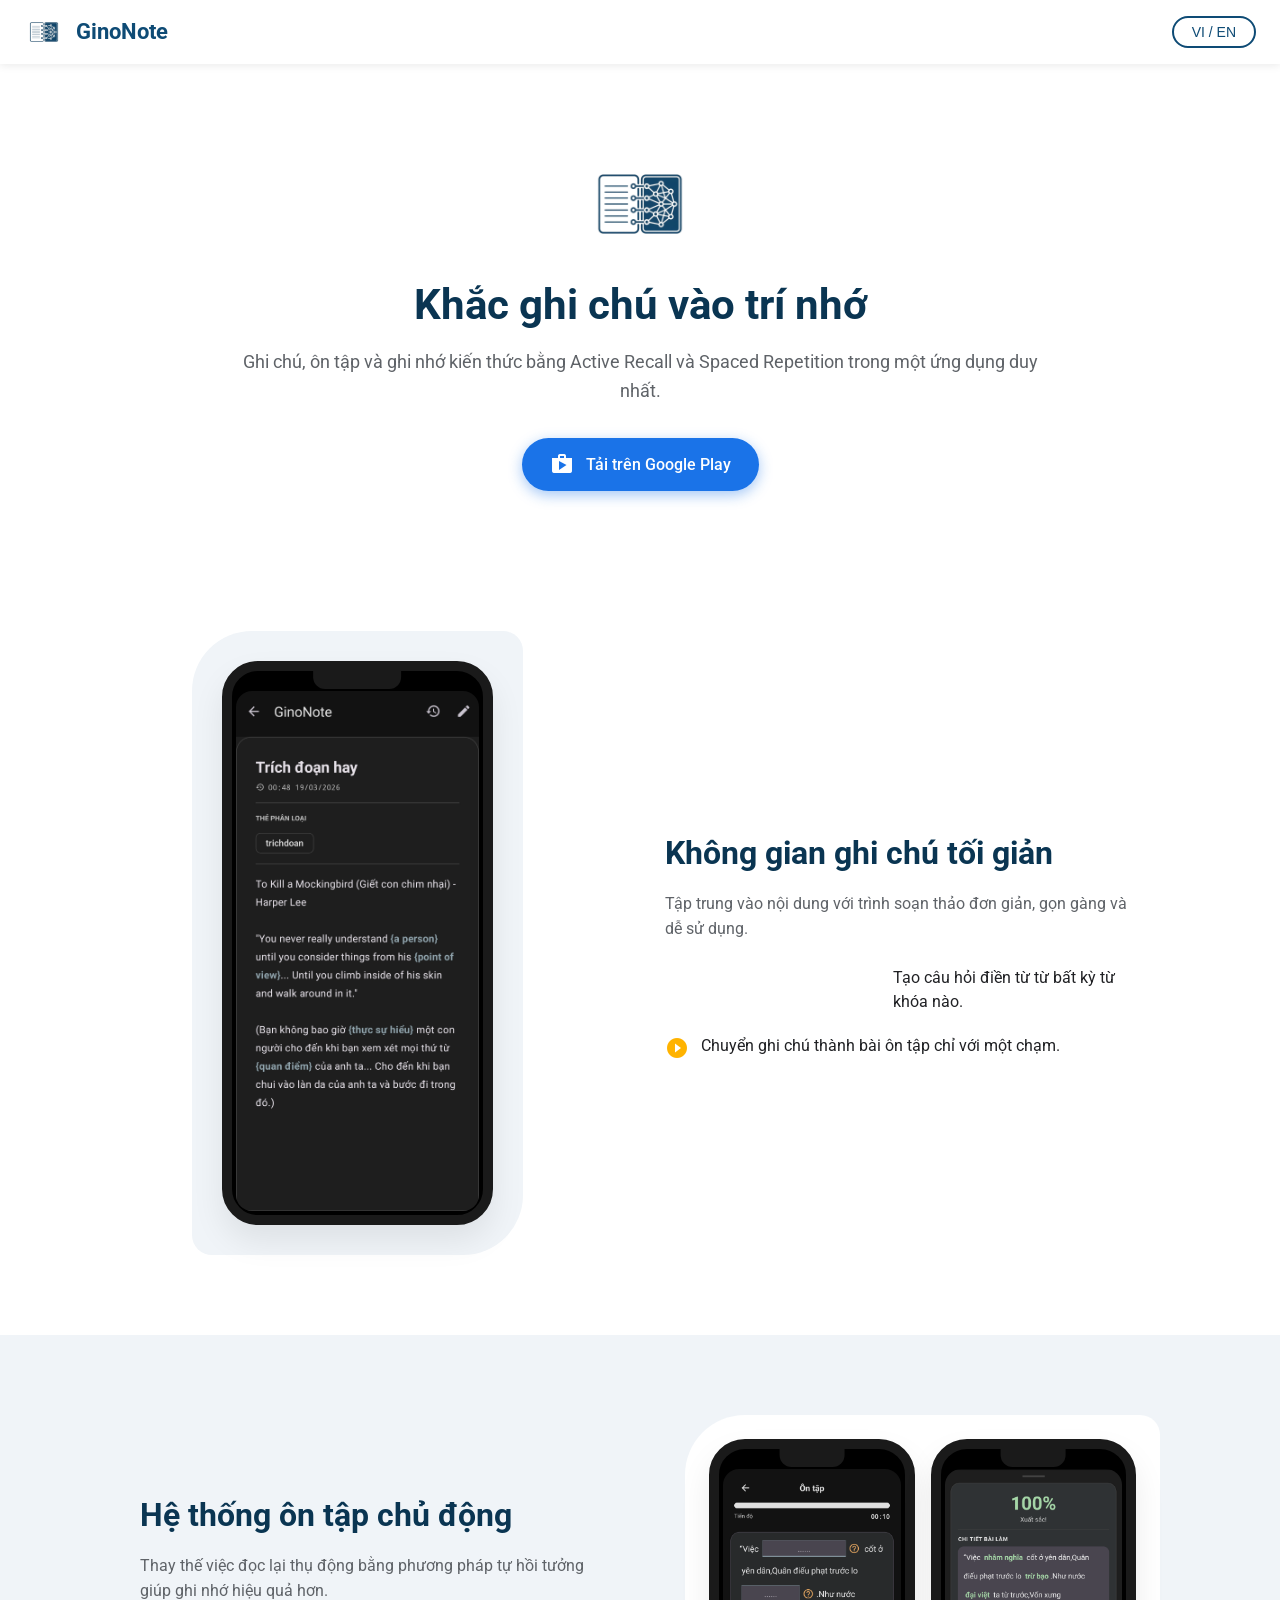
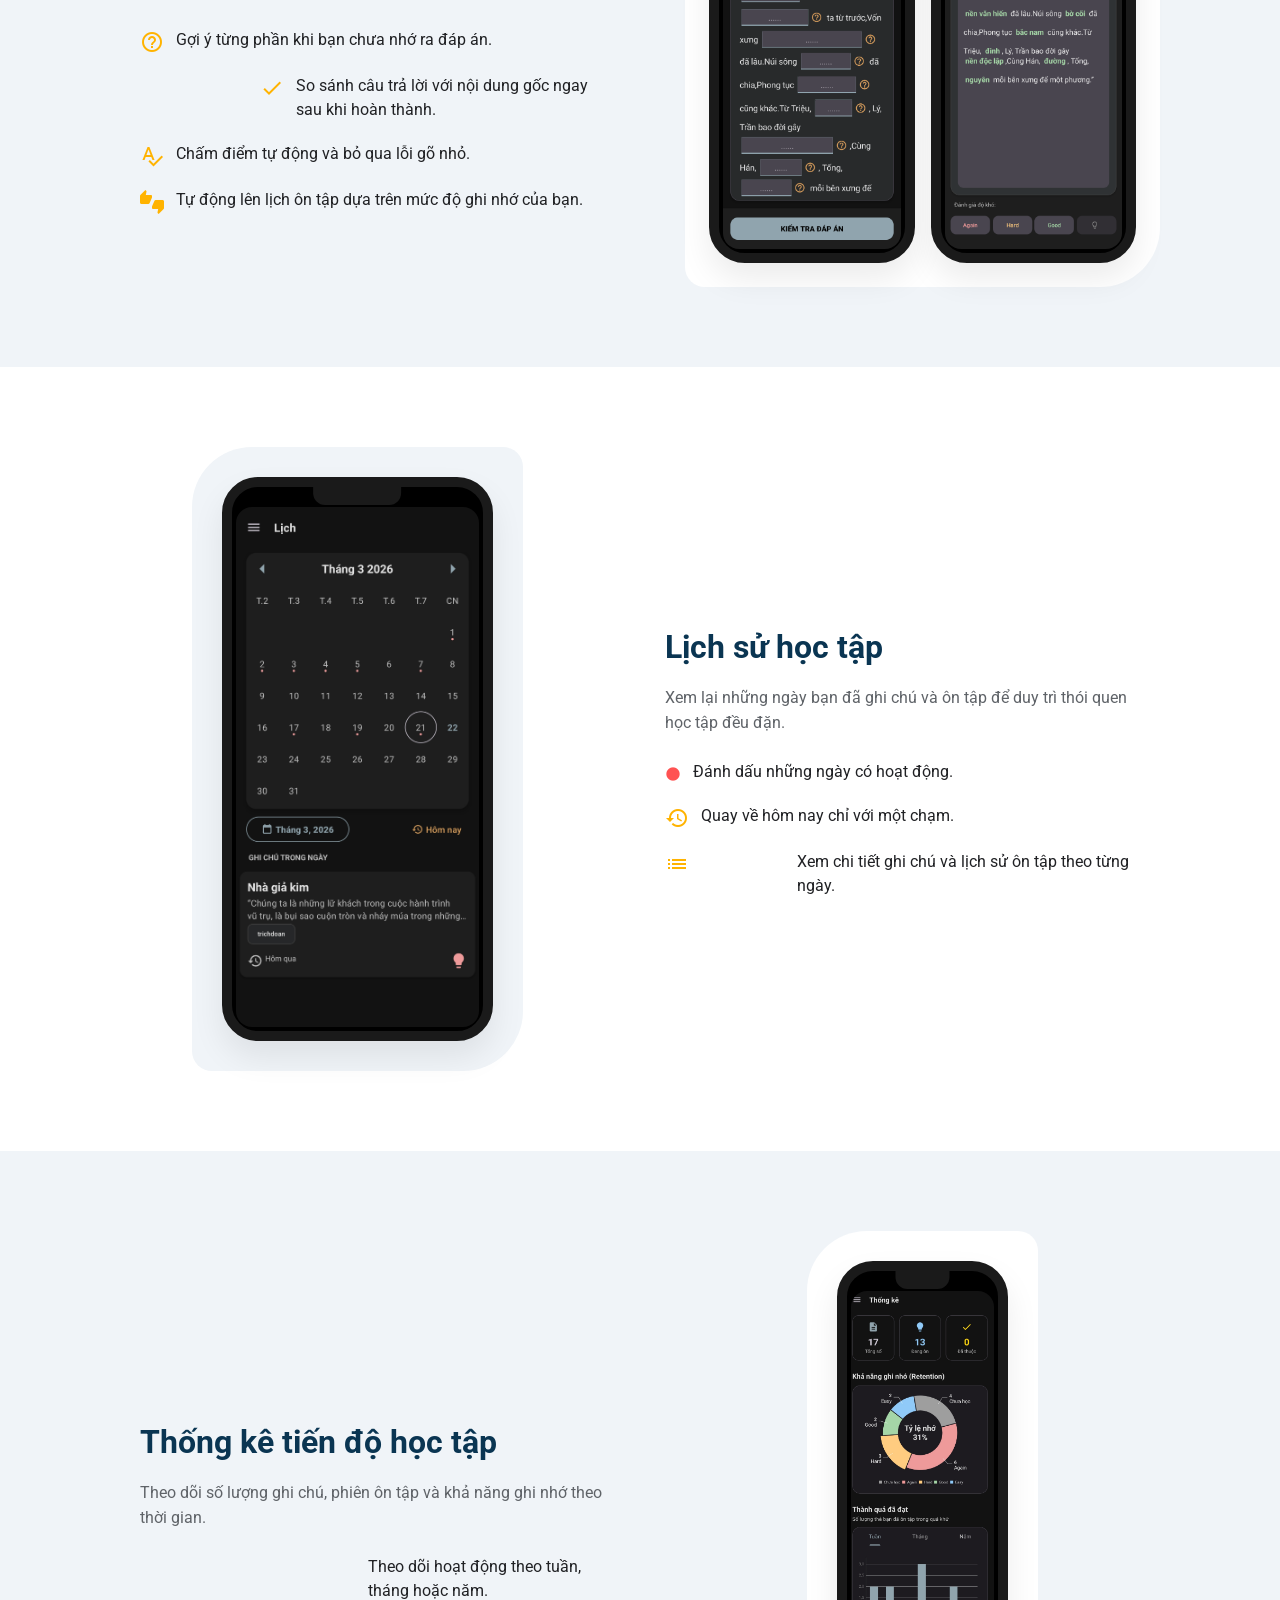
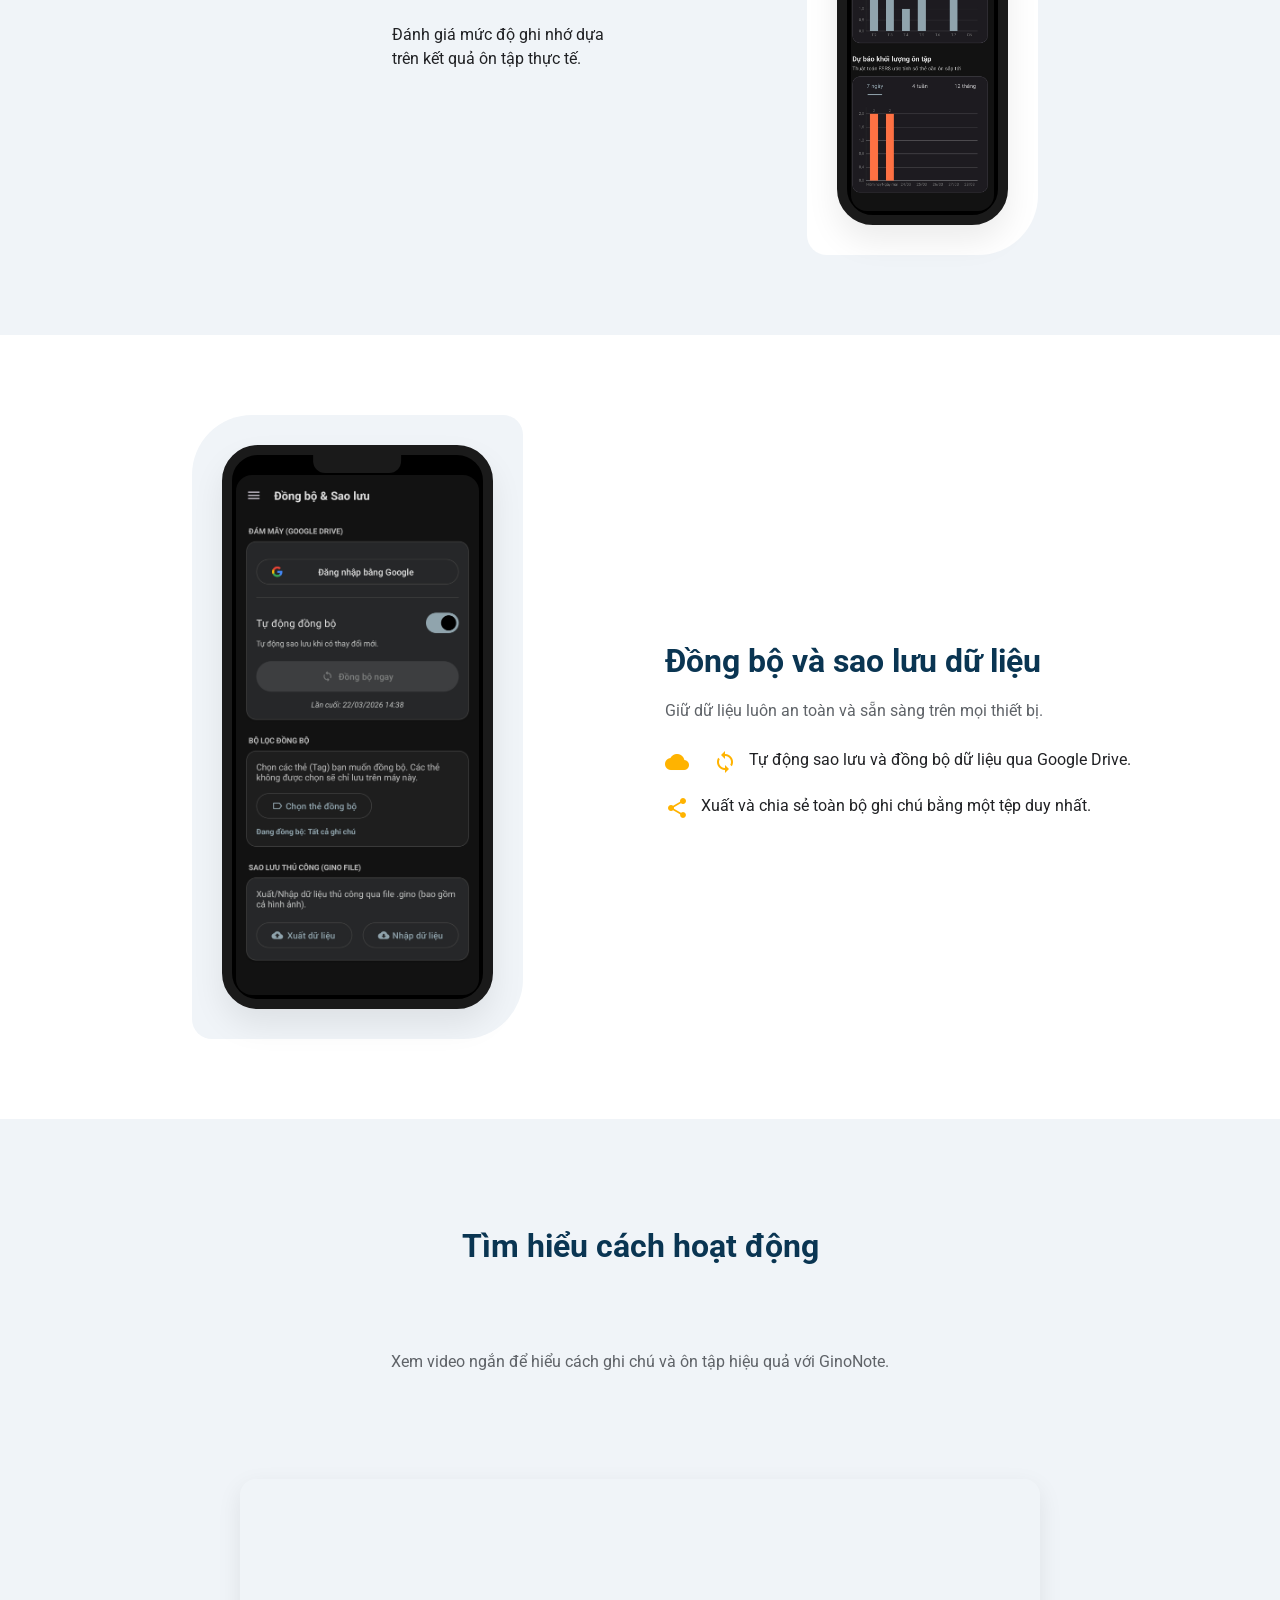
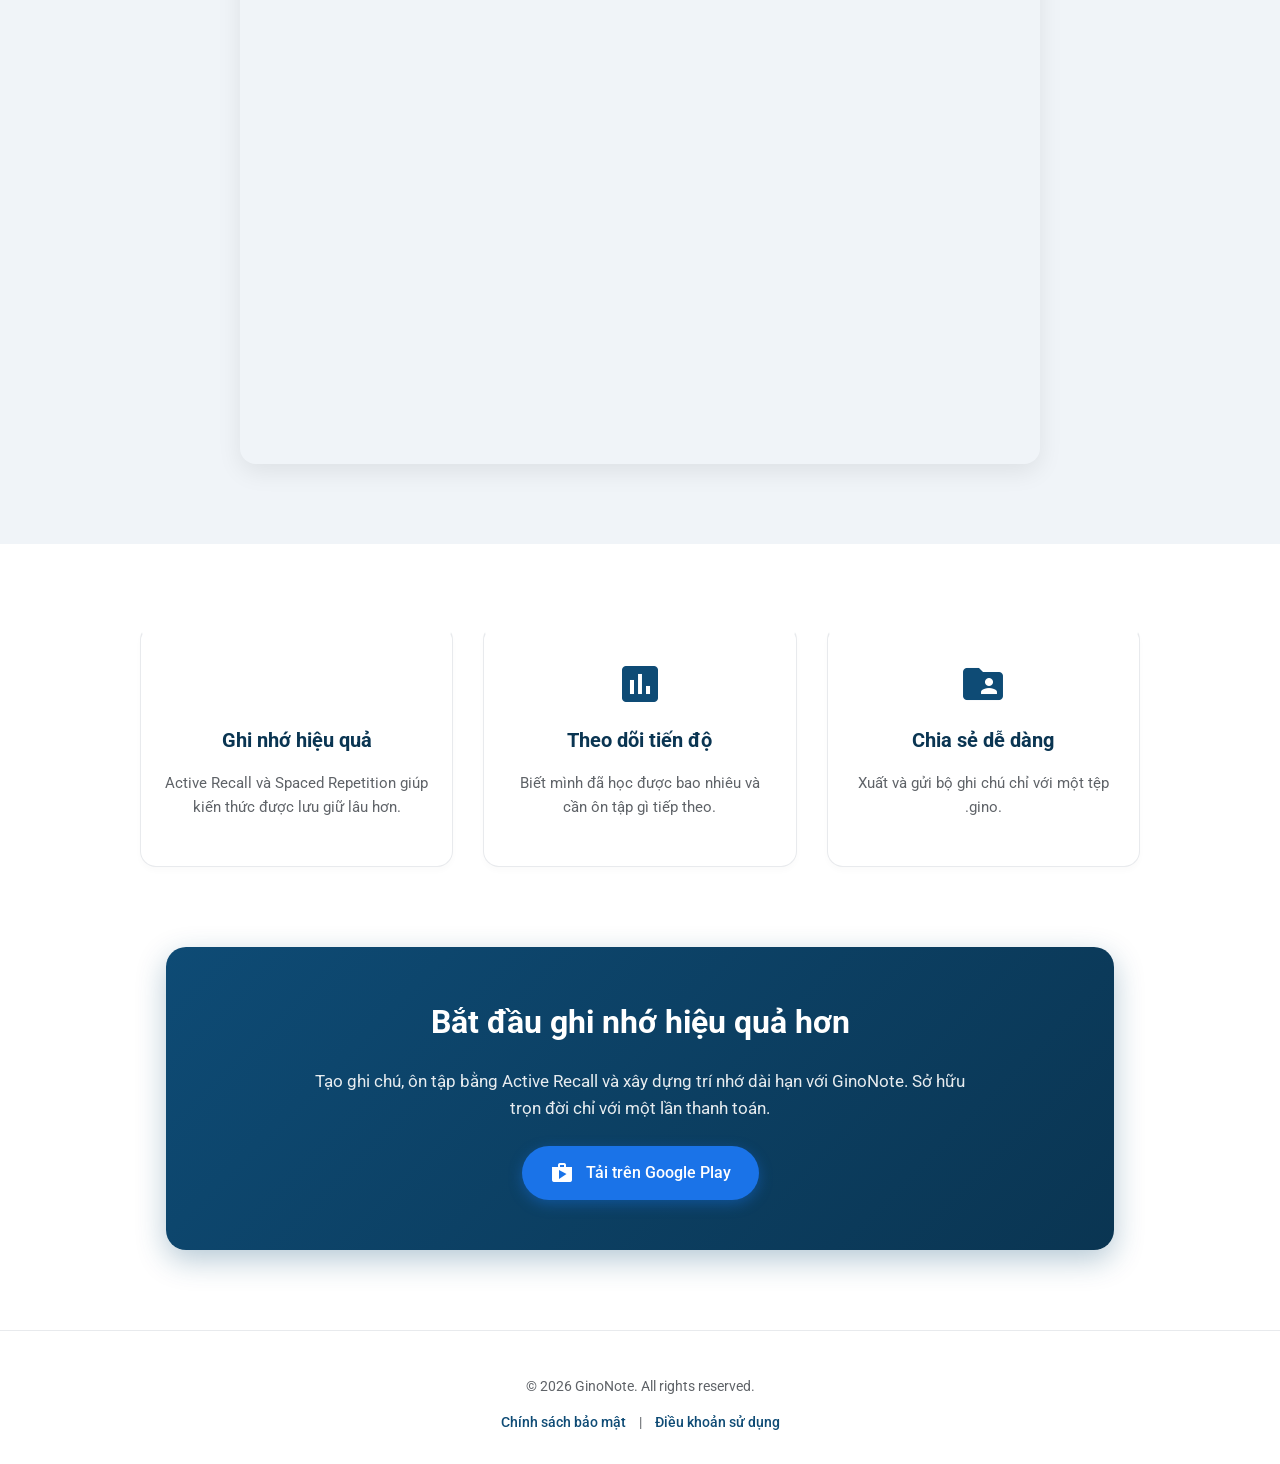
==== ginonote/index.html @ 0b3833cb "Update index.html" ====
<!DOCTYPE html>
<html lang="vi">
<head>
    <meta charset="UTF-8">
    <meta name="viewport" content="width=device-width, initial-scale=1.0">
    <meta name="description" content="GinoNote - Ứng dụng ghi chú kết hợp phương pháp Active Recall và Spaced Repetition.">
    <title>GinoNote - Ghi chú để nhớ lâu hơn</title>
    <link rel="icon" type="image/png" href="logo.png">
    <link href="https://fonts.googleapis.com/css2?family=Roboto:wght@300;400;500;700&display=swap" rel="stylesheet">
    <link href="https://fonts.googleapis.com/icon?family=Material+Icons" rel="stylesheet">
    <link rel="stylesheet" href="style.css">
</head>
<body>
    <div class="toolbar">
        <div class="toolbar-logo">
            <img src="logo.png" alt="GinoNote Logo">
            GinoNote
        </div>
        <div class="toolbar-actions">
            <button class="icon-btn" id="themeToggle" onclick="toggleTheme()" aria-label="Toggle Dark Mode" title="Giao diện Sáng/Tối">
                <i class="material-icons" id="themeIcon">dark_mode</i>
            </button>
            <button class="lang-btn" id="langToggle" onclick="toggleLanguage()">VI / EN</button>
        </div>
    </div>
    <section class="hero-section">
        <div class="hero-content">
            <img src="logo.png" alt="GinoNote" class="hero-logo">
            <h1 class="hero-slogan" data-i18n="slogan">Khắc ghi chú vào trí nhớ</h1>
            <p class="hero-subtitle" data-i18n="hero_desc">Ghi chú, ôn tập và ghi nhớ kiến thức bằng Active Recall và Spaced Repetition trong một ứng dụng duy nhất.</p>
            <a href="https://play.google.com/store/apps/details?id=com.lathedo.ginonote" class="playstore-btn" target="_blank">
                <i class="material-icons">shop</i>
                <span data-i18n="download">Tải trên Google Play</span>
            </a>
        </div>
    </section>
    <section class="feature-section bg-white">
        <div class="container-inner layout-zigzag">
            <div class="feature-visual">
                <div class="mockup-shape">
                    <div class="device-frame">
                        <img src="ghichu.png" alt="Màn hình ghi chú" title="Giao diện ghi chú GinoNote">
                    </div>
                </div>
            </div>
            <div class="feature-text">
                <h2 class="feature-title" data-i18n="box1_title">Không gian ghi chú tối giản</h2>
                <p class="feature-desc" data-i18n="box1_desc">
                    Tập trung vào nội dung với trình soạn thảo đơn giản, gọn gàng và dễ sử dụng.
                </p>
                <ul class="feature-list mt-4">
                    <li>
                        <i class="material-icons accent-icon">lightbulb</i>
                        <span data-i18n="icon_lightbulb">Tạo câu hỏi điền từ từ bất kỳ từ khóa nào.</span>
                    </li>
                    <li>
                        <i class="material-icons accent-icon">play_circle_filled</i>
                        <span data-i18n="icon_play">Chuyển ghi chú thành bài ôn tập chỉ với một chạm.</span>
                    </li>
                </ul>
            </div>
        </div>
    </section>
    <section class="feature-section bg-alt">
        <div class="container-inner layout-zigzag reverse">
            <div class="feature-visual double-mockup">
                <div class="mockup-shape">
                    <div class="device-frame frame-left"><img src="test1.png" alt="Màn hình điền từ"></div>
                    <div class="device-frame frame-right"><img src="test.png" alt="Màn hình kết quả"></div>
                </div>
            </div>
            <div class="feature-text">
                <h2 class="feature-title" data-i18n="recall_title">Hệ thống ôn tập chủ động</h2>
                <p class="feature-desc" data-i18n="recall_desc">
                    Thay thế việc đọc lại thụ động bằng phương pháp tự hồi tưởng giúp ghi nhớ hiệu quả hơn.
                </p>
                <ul class="feature-list mt-4">
                    <li>
                        <i class="material-icons accent-icon">help_outline</i>
                        <span data-i18n="recall_help">Gợi ý từng phần khi bạn chưa nhớ ra đáp án.</span>
                    </li>
                    <li>
                        <i class="material-icons accent-icon">fact_check</i>
                        <span data-i18n="recall_check">So sánh câu trả lời với nội dung gốc ngay sau khi hoàn thành.</span>
                    </li>
                    <li>
                        <i class="material-icons accent-icon">spellcheck</i>
                        <span data-i18n="recall_detail">Chấm điểm tự động và bỏ qua lỗi gõ nhỏ.</span>
                    </li>
                    <li>
                        <i class="material-icons accent-icon">thumbs_up_down</i>
                        <span data-i18n="recall_diff">Tự động lên lịch ôn tập dựa trên mức độ ghi nhớ của bạn.</span>
                    </li>
                </ul>
            </div>
        </div>
    </section>
    <section class="feature-section bg-white">
        <div class="container-inner layout-zigzag">
            <div class="feature-visual">
                <div class="mockup-shape">
                    <div class="device-frame">
                        <img src="lich.png" alt="Màn hình lịch" title="Nhật ký học tập GinoNote">
                    </div>
                </div>
            </div>
            <div class="feature-text">
                <h2 class="feature-title" data-i18n="cal_title">Lịch sử học tập</h2>
                <p class="feature-desc" data-i18n="cal_desc">
                    Xem lại những ngày bạn đã ghi chú và ôn tập để duy trì thói quen học tập đều đặn.
                </p>
                <ul class="feature-list mt-4">
                    <li>
                        <i class="material-icons text-danger">lens</i>
                        <span data-i18n="cal_dot">Đánh dấu những ngày có hoạt động.</span>
                    </li>
                    <li>
                        <i class="material-icons accent-icon">restore</i>
                        <span data-i18n="cal_today">Quay về hôm nay chỉ với một chạm.</span>
                    </li>
                    <li>
                        <i class="material-icons accent-icon">list_alt</i>
                        <span data-i18n="cal_notes">Xem chi tiết ghi chú và lịch sử ôn tập theo từng ngày.</span>
                    </li>
                </ul>
            </div>
        </div>
    </section>
    <section class="feature-section bg-alt">
        <div class="container-inner layout-zigzag reverse">
            <div class="feature-visual">
                <div class="mockup-shape">
                    <div class="device-frame">
                        <img src="thongke.jpg" alt="Màn hình thống kê" title="Thống kê GinoNote">
                    </div>
                </div>
            </div>
            <div class="feature-text">
                <h2 class="feature-title" data-i18n="stats_title">Thống kê tiến độ học tập</h2>
                <p class="feature-desc" data-i18n="stats_desc">
                    Theo dõi số lượng ghi chú, phiên ôn tập và khả năng ghi nhớ theo thời gian.
                </p>
                <ul class="feature-list mt-4">
                    <li>
                        <i class="material-icons accent-icon">bar_chart</i>
                        <span data-i18n="stats_metrics">Theo dõi hoạt động theo tuần, tháng hoặc năm.</span>
                    </li>
                    <li>
                        <i class="material-icons accent-icon">psychology</i>
                        <span data-i18n="stats_visual">Đánh giá mức độ ghi nhớ dựa trên kết quả ôn tập thực tế.</span>
                    </li>
                </ul>
            </div>
        </div>
    </section>
    <section class="feature-section bg-white">
        <div class="container-inner layout-zigzag">
            <div class="feature-visual">
                <div class="mockup-shape">
                    <div class="device-frame">
                        <img src="dongbo.png" alt="Màn hình đồng bộ" title="Đồng bộ GinoNote">
                    </div>
                </div>
            </div>
            <div class="feature-text">
                <h2 class="feature-title" data-i18n="sync_title">Đồng bộ và sao lưu dữ liệu</h2>
                <p class="feature-desc" data-i18n="sync_desc">
                    Giữ dữ liệu luôn an toàn và sẵn sàng trên mọi thiết bị.
                </p>
                <ul class="feature-list mt-4">
                    <li>
                        <i class="material-icons accent-icon">cloud_sync</i>
                        <span data-i18n="sync_drive">Tự động sao lưu và đồng bộ dữ liệu qua Google Drive.</span>
                    </li>
                    <li>
                        <i class="material-icons accent-icon">share</i>
                        <span data-i18n="sync_share">Xuất và chia sẻ toàn bộ ghi chú bằng một tệp duy nhất.</span>
                    </li>
                </ul>
            </div>
        </div>
    </section>
    <section class="feature-section bg-alt text-center">
        <div class="container-inner">
            <h2 class="feature-title" data-i18n="box5_title">Tìm hiểu cách hoạt động</h2>
            <p class="feature-desc" data-i18n="box5_desc">Xem video ngắn để hiểu cách ghi chú và ôn tập hiệu quả với GinoNote.</p>
            <div class="video-container">
                <iframe src="https://www.youtube.com/embed/dQw4w9WgXcQ" allowfullscreen></iframe>
            </div>
        </div>
    </section>
    <section class="advantages-section">
        <div class="advantages-grid">
            <div class="extra__card">
                <div class="extra__icon">
                    <i class="material-icons">psychology</i>
                </div>
                <h3 class="extra__title" data-i18n="adv4_title">Ghi nhớ hiệu quả</h3>
                <p class="extra__desc" data-i18n="adv4_desc">Active Recall và Spaced Repetition giúp kiến thức được lưu giữ lâu hơn.</p>
            </div>
            <div class="extra__card">
                <div class="extra__icon">
                    <i class="material-icons">insert_chart</i>
                </div>
                <h3 class="extra__title" data-i18n="adv5_title">Theo dõi tiến độ</h3>
                <p class="extra__desc" data-i18n="adv5_desc">Biết mình đã học được bao nhiêu và cần ôn tập gì tiếp theo.</p>
            </div>
            <div class="extra__card">
                <div class="extra__icon">
                    <i class="material-icons">folder_shared</i>
                </div>
                <h3 class="extra__title" data-i18n="adv6_title">Chia sẻ dễ dàng</h3>
                <p class="extra__desc" data-i18n="adv6_desc">Xuất và gửi bộ ghi chú chỉ với một tệp .gino.</p>
            </div>
        </div>
    </section>
    <section class="cta-section">
        <div class="super__free">
            <h3 class="super__free-h3" data-i18n="free_title">Bắt đầu ghi nhớ hiệu quả hơn</h3>
            <p class="super__free-description" data-i18n="free_desc">
                Tạo ghi chú, ôn tập bằng Active Recall và xây dựng trí nhớ dài hạn với GinoNote. Sở hữu trọn đời chỉ với một lần thanh toán.
            </p>
            <a href="https://play.google.com/store/apps/details?id=com.lathedo.ginonote" class="playstore-btn mt-4" target="_blank" style="margin-top: 24px; display: inline-flex;">
                <i class="material-icons">shop</i>
                <span data-i18n="download_cta">Tải trên Google Play</span>
            </a>
        </div>
    </section>
    <div class="footer">
        <p>&copy; 2026 GinoNote. All rights reserved.</p>
        <a href="policy_vi.html" id="link-policy" data-i18n="policy">Chính sách bảo mật</a> |
        <a href="terms_vi.html" id="link-terms" data-i18n="terms">Điều khoản sử dụng</a>
    </div>
    <script src="script.js"></script>
</body>
</html>
---- ginonote/style.css ----
/* --- Hệ thống Biến số Màu sắc (Chế độ Sáng - Mặc định) --- */
:root {
    --primary-color: #0E4B75;
    --primary-dark: #0A3552;
    --accent-color: #FFB300; 
    --cta-color: #1A73E8;    
    --cta-hover: #1557B0;
    
    /* Màu nền & Chữ */
    --text-main: #202124;
    --text-light: #5F6368;
    --bg-white: #FFFFFF;
    --section-bg-alt: #F0F4F8; 
    --toolbar-bg: #FFFFFF;
    --card-bg: #FFFFFF;
    --border-color: #E8EAED;
    --shadow-color: rgba(0,0,0,0.08);
}

/* --- Hệ thống Biến số Màu sắc (Chế độ Tối) --- */
[data-theme="dark"] {
    --primary-color: #64B5F6; /* Làm sáng màu xanh lên để dễ nhìn trên nền tối */
    --primary-dark: #90CAF9;
    --accent-color: #FFCA28;
    
    /* Màu nền & Chữ đảo ngược */
    --text-main: #E8EAED;
    --text-light: #9AA0A6;
    --bg-white: #202124; 
    --section-bg-alt: #292A2D; 
    --toolbar-bg: #202124;
    --card-bg: #2D2E31;
    --border-color: #3C4043;
    --shadow-color: rgba(0,0,0,0.4);
}

body {
    font-family: 'Roboto', sans-serif;
    margin: 0;
    padding: 0;
    background-color: var(--bg-white);
    color: var(--text-main);
    padding-top: 64px;
    line-height: 1.6;
    /* Hiệu ứng chuyển đổi mềm mại khi bật/tắt dark mode */
    transition: background-color 0.3s ease, color 0.3s ease;
}

/* --- Toolbar --- */
.toolbar {
    position: fixed;
    top: 0;
    left: 0;
    width: 100%;
    height: 64px;
    background-color: var(--toolbar-bg);
    box-shadow: 0 2px 8px var(--shadow-color);
    display: flex;
    justify-content: space-between;
    align-items: center;
    padding: 0 24px;
    box-sizing: border-box;
    z-index: 1000;
    transition: background-color 0.3s ease;
}
.toolbar-logo {
    display: flex;
    align-items: center;
    gap: 12px;
    font-weight: 700;
    font-size: 22px;
    color: var(--primary-color);
}
.toolbar-logo img {
    height: 40px; 
    width: auto;
}
.toolbar-actions {
    display: flex;
    align-items: center;
    gap: 12px;
}
/* Nút Đổi Theme */
.icon-btn {
    background: transparent;
    border: none;
    color: var(--text-light);
    cursor: pointer;
    padding: 8px;
    border-radius: 50%;
    display: flex;
    align-items: center;
    justify-content: center;
    transition: all 0.3s;
}
.icon-btn:hover {
    background-color: var(--section-bg-alt);
    color: var(--primary-color);
}
/* Nút Ngôn ngữ */
.lang-btn {
    background-color: transparent;
    border: 2px solid var(--primary-color);
    color: var(--primary-color);
    padding: 6px 18px;
    border-radius: 24px;
    cursor: pointer;
    font-weight: 500;
    font-size: 14px;
    transition: all 0.3s ease;
}
.lang-btn:hover {
    background-color: var(--primary-color);
    color: var(--bg-white);
}

/* --- Hero Section --- */
.hero-section {
    text-align: center;
    padding: 80px 20px 60px;
    background-color: var(--bg-white);
    transition: background-color 0.3s ease;
}
.hero-content { max-width: 800px; margin: 0 auto; }
.hero-logo { width: 120px; margin-bottom: 8px; }
.hero-slogan {
    font-size: 42px;
    font-weight: 700;
    margin: 0 0 16px 0;
    color: var(--primary-dark);
    line-height: 1.2;
}
.hero-subtitle {
    font-size: 18px;
    color: var(--text-light);
    margin-bottom: 32px;
    line-height: 1.6;
}
/* Nút CTA */
.playstore-btn {
    display: inline-flex;
    align-items: center;
    gap: 12px;
    background-color: var(--cta-color);
    color: white;
    padding: 14px 28px;
    border-radius: 28px; 
    text-decoration: none;
    font-weight: 500;
    font-size: 16px;
    box-shadow: 0 4px 14px rgba(26, 115, 232, 0.4);
    transition: all 0.3s cubic-bezier(0.25, 0.8, 0.25, 1);
}
.playstore-btn:hover {
    background-color: var(--cta-hover);
    box-shadow: 0 6px 20px rgba(26, 115, 232, 0.6);
    transform: translateY(-2px);
}

/* --- Sections Bố cục Zig-Zag --- */
.feature-section { padding: 80px 20px; transition: background-color 0.3s ease; }
.bg-white { background-color: var(--bg-white); }
.bg-alt { background-color: var(--section-bg-alt); }

.container-inner {
    max-width: 1040px;
    margin: 0 auto;
    display: flex;
    flex-direction: column;
    align-items: center;
    gap: 50px;
}

@media (min-width: 800px) {
    .container-inner.layout-zigzag {
        flex-direction: row;
        justify-content: space-between;
        align-items: center;
    }
    .container-inner.reverse { flex-direction: row-reverse; }
    .feature-visual { flex: 1; display: flex; justify-content: center; }
    .feature-text { flex: 1; padding: 0 20px; }
}

/* --- Thiết bị Mockup (Bọc điện thoại) --- */
.mockup-shape {
    background: var(--section-bg-alt); 
    border-radius: 60px 20px 60px 20px;
    padding: 30px;
    display: inline-flex;
    justify-content: center;
    transition: background-color 0.3s ease;
}
.bg-alt .mockup-shape { background: var(--bg-white); }

.device-frame {
    border: 10px solid #1a1a1a;
    border-radius: 36px;
    box-shadow: inset 0 0 0 4px #000, 0 16px 32px var(--shadow-color);
    background: #000;
    display: inline-block;
    position: relative;
    /* Đã sửa lỗi viền điện thoại đè ảnh */
    line-height: 0;
    padding-top: 20px; /* Đẩy toàn bộ ảnh xuống dưới tai thỏ */
    padding-bottom: 4px; /* Lót viền mỏng ở đáy */
}
.device-frame::before {
    content: ''; 
    position: absolute; 
    top: 0; 
    left: 50%;
    transform: translateX(-50%); 
    width: 35%; /* Thu gọn bề ngang tai thỏ một chút */
    height: 18px; /* Độ sâu của tai thỏ */
    background: #1a1a1a;
    border-bottom-left-radius: 12px;
    border-bottom-right-radius: 12px; 
    z-index: 10;
}
.device-frame img { 
    max-height: 520px; 
    width: auto; 
    display: block; 
    border-radius: 16px; /* Bo góc màn hình ảo phía trong viền */
    margin: 0 4px; /* Cách viền hai bên một khoảng nhỏ để tạo viền bezel đen */
}

.double-mockup .mockup-shape { gap: 16px; padding: 24px; }
.double-mockup .device-frame img { max-height: 380px; }

/* --- Typography Nội dung --- */
.feature-title {
    font-size: 32px;
    font-weight: 700;
    color: var(--primary-dark);
    margin-bottom: 16px;
    line-height: 1.3;
}
.feature-desc {
    font-size: 16px;
    color: var(--text-light);
    margin-bottom: 24px;
    line-height: 1.6;
}
.list-intro { margin-bottom: 16px; color: var(--text-main); }
.mt-4 { margin-top: 24px; }

.feature-list { list-style: none; padding: 0; margin: 0; }
.feature-list li {
    display: flex; align-items: flex-start; gap: 12px; margin-bottom: 20px; line-height: 1.5;
}
.accent-icon { color: var(--accent-color); font-size: 24px; margin-top: 2px; }
.text-danger { color: #ff5252; font-size: 16px; margin-top: 6px; }

/* --- Cards Ưu Điểm --- */
.advantages-section { padding: 80px 20px; background-color: var(--bg-white); transition: background-color 0.3s ease; }
.advantages-grid {
    max-width: 1000px; margin: 0 auto; display: grid;
    grid-template-columns: repeat(auto-fit, minmax(280px, 1fr)); gap: 30px;
}
.extra__card {
    background: var(--card-bg);
    padding: 32px 24px;
    border: 1px solid var(--border-color); 
    border-radius: 16px;
    box-shadow: 0 4px 6px rgba(0,0,0,0.02);
    text-align: center;
    transition: all 0.3s ease;
    border-top: 4px solid transparent;
}
.extra__card:hover {
    transform: translateY(-6px);
    box-shadow: 0 12px 24px var(--shadow-color);
    border-top: 4px solid var(--accent-color); 
}
.extra__icon i { font-size: 48px; color: var(--primary-color); margin-bottom: 16px; }
.extra__title { font-size: 20px; color: var(--primary-dark); margin: 0 0 12px 0; }
.extra__desc { font-size: 15px; color: var(--text-light); }

/* --- Kêu gọi hành động --- */
.cta-section { padding: 0 20px 80px; background-color: var(--bg-white); transition: background-color 0.3s ease; }
.super__free {
    max-width: 900px; margin: 0 auto;
    background: linear-gradient(135deg, var(--primary-color), var(--primary-dark));
    color: white; padding: 50px 24px; border-radius: 20px; text-align: center;
    box-shadow: 0 10px 30px rgba(14, 75, 117, 0.3);
}
.super__free-h3 { font-size: 32px; margin: 0 0 20px 0; }
.super__free-description { font-size: 17px; line-height: 1.6; max-width: 650px; margin: 0 auto; opacity: 0.9; }

/* --- Video Iframe --- */
.video-container {
    position: relative; padding-bottom: 56.25%; height: 0; overflow: hidden;
    width: 100%; max-width: 800px; margin: 30px auto 0;
    border-radius: 16px; box-shadow: 0 8px 24px var(--shadow-color);
}
.video-container iframe { position: absolute; top: 0; left: 0; width: 100%; height: 100%; border: none; }

/* --- Footer --- */
.footer {
    text-align: center; padding: 30px 20px;
    border-top: 1px solid var(--border-color); font-size: 14px;
    color: var(--text-light); background-color: var(--bg-white); transition: background-color 0.3s ease;
}
.footer a { color: var(--primary-color); text-decoration: none; margin: 0 10px; font-weight: 500; transition: color 0.2s; }
.footer a:hover { color: var(--accent-color); }
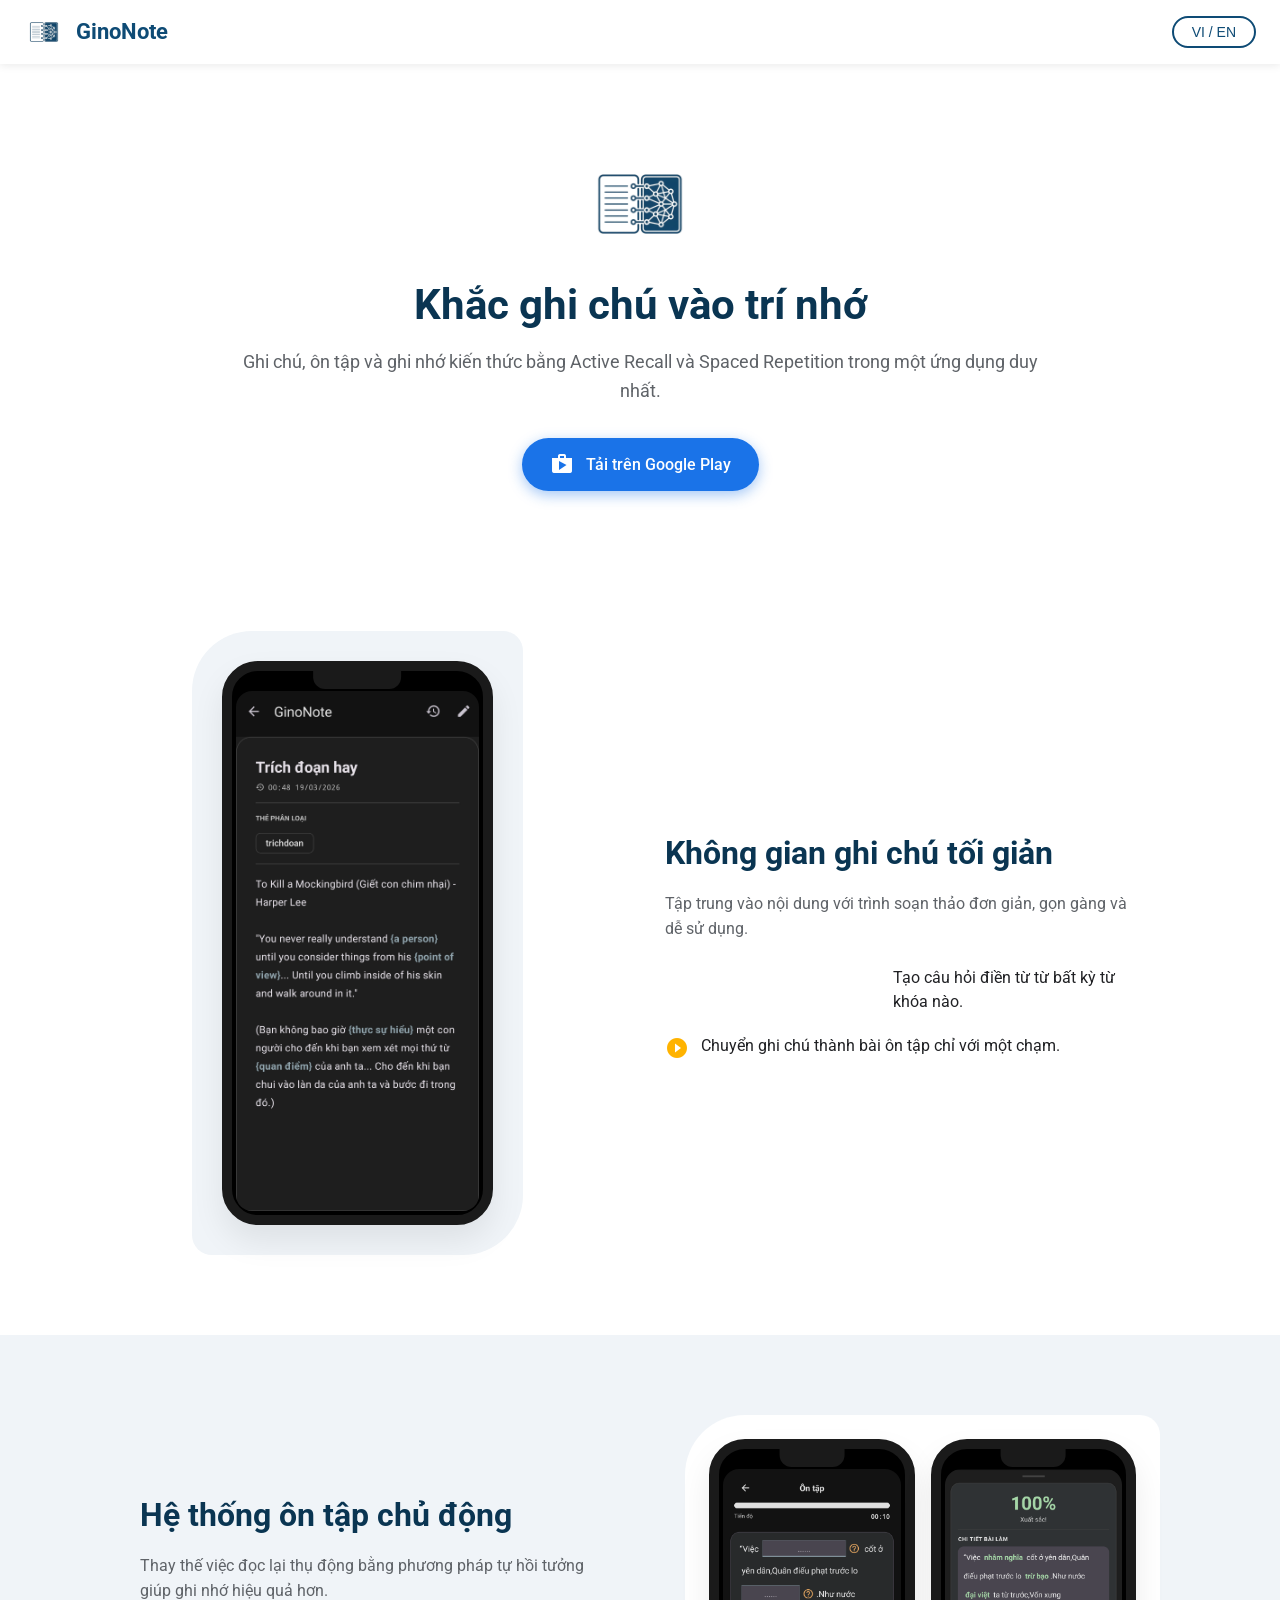
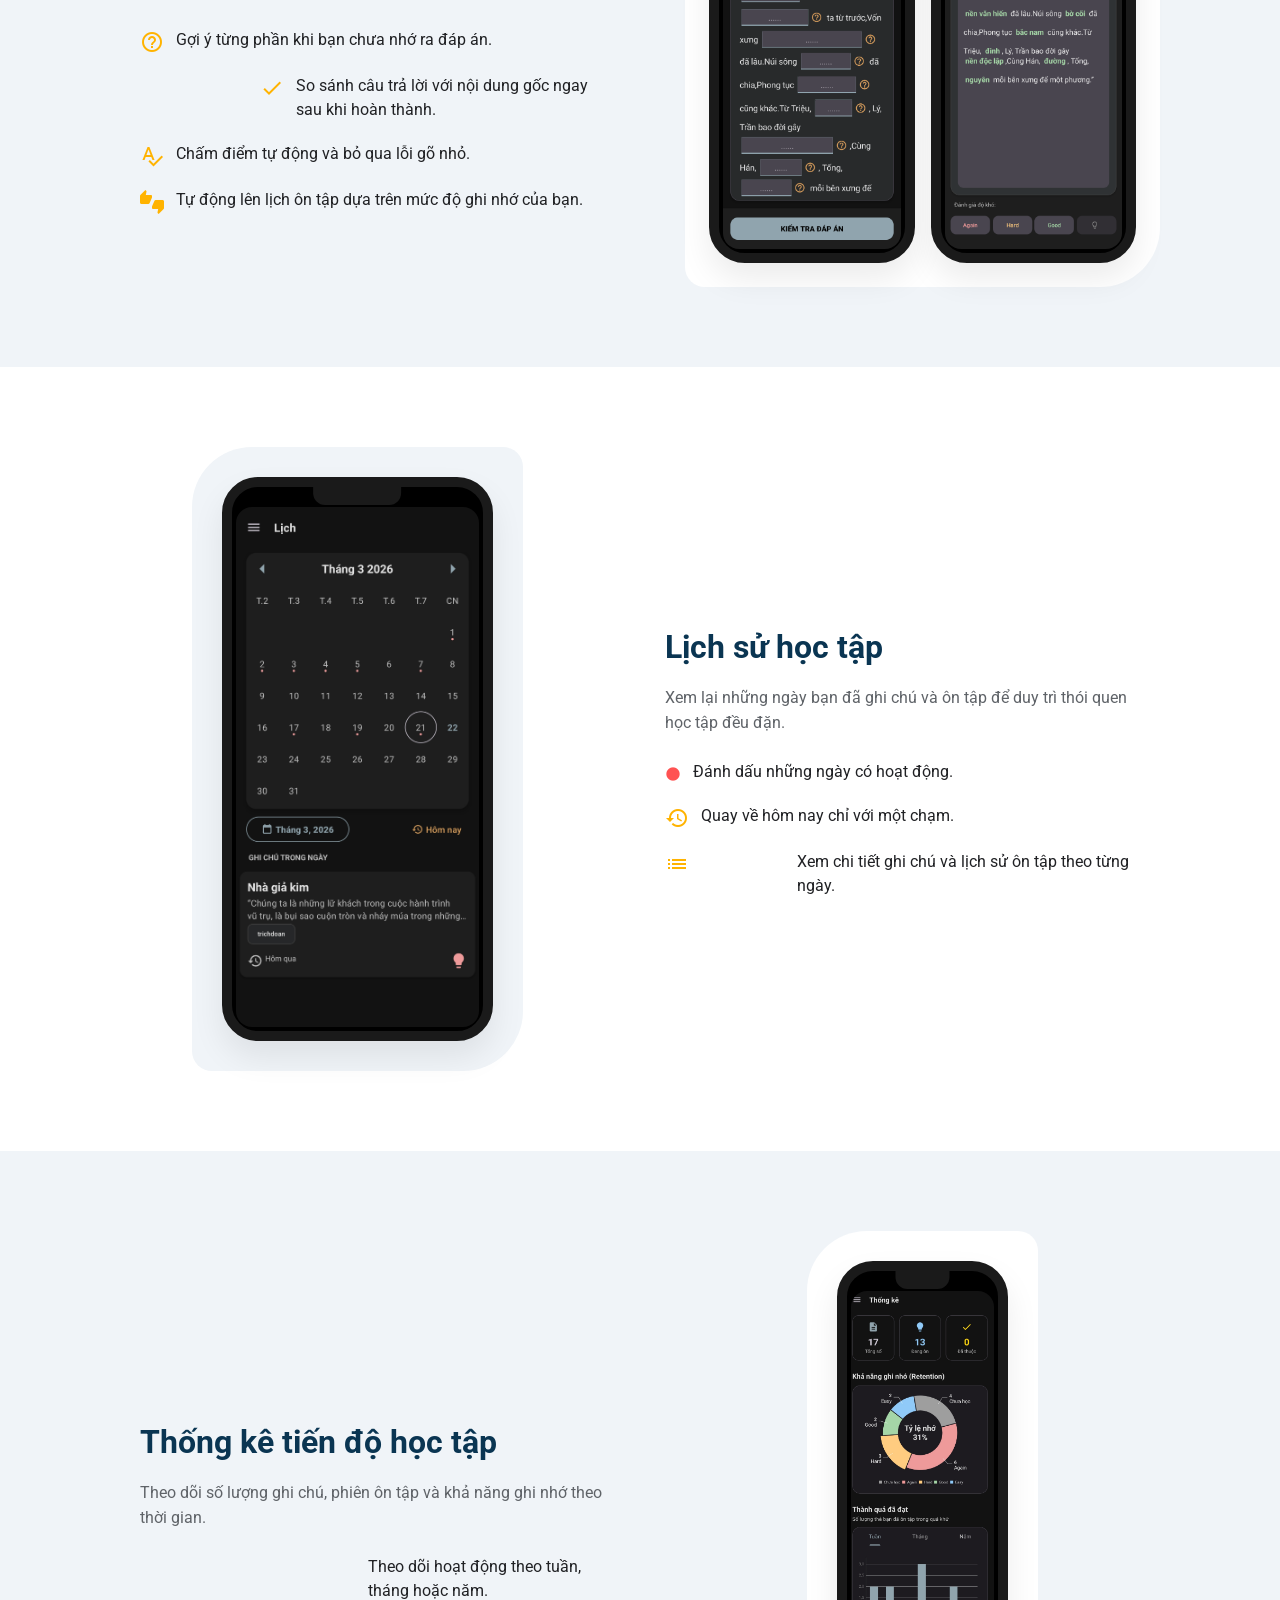
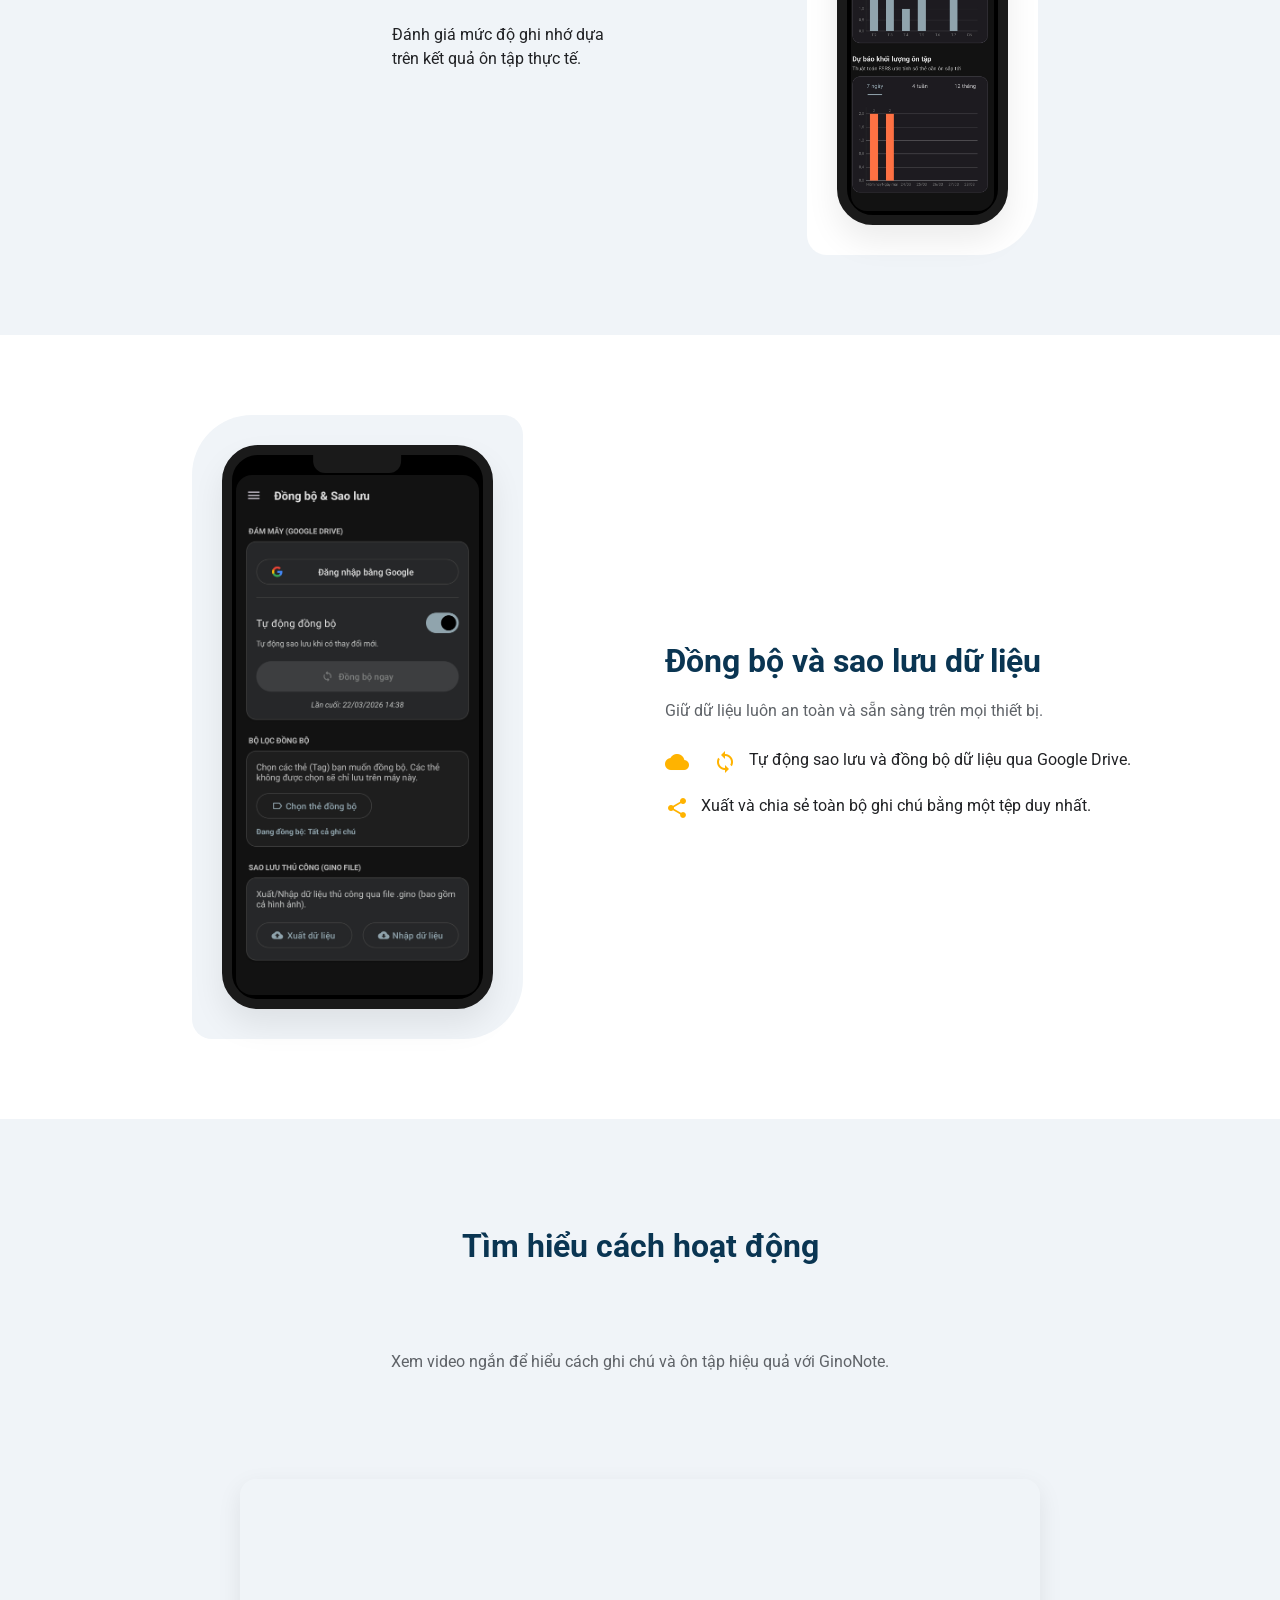
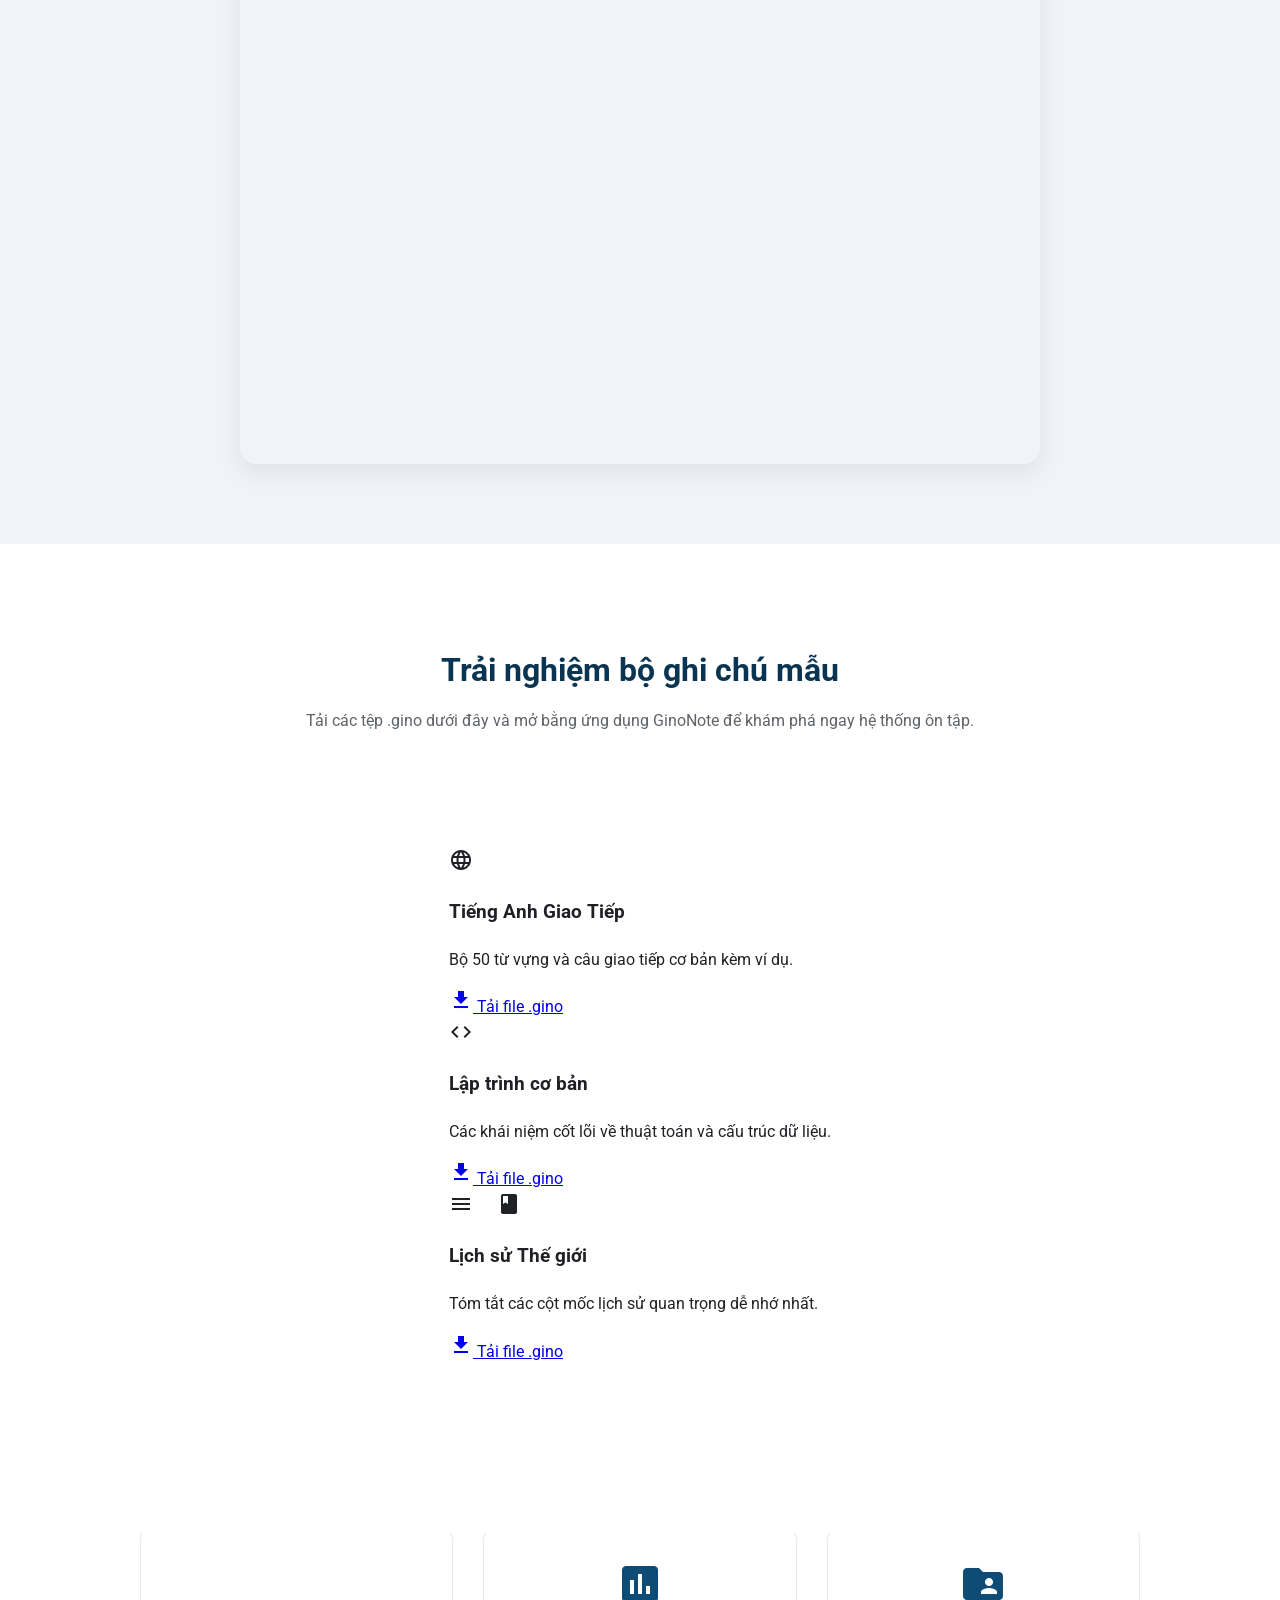
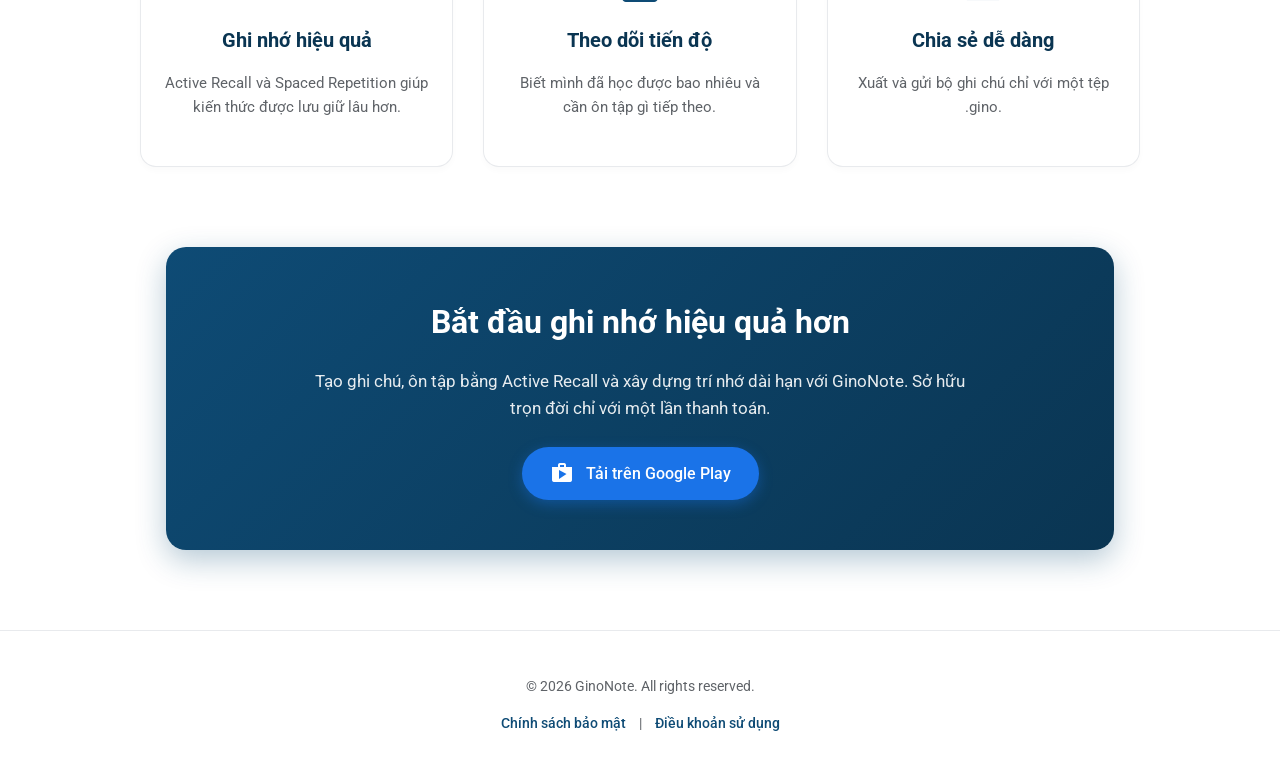
==== commit 35cb02bb: "Update index.html" ====
--- a/ginonote/index.html
+++ b/ginonote/index.html
@@ -1,236 +1,292 @@
 <!DOCTYPE html>
 <html lang="vi">
 <head>
-    <meta charset="UTF-8">
-    <meta name="viewport" content="width=device-width, initial-scale=1.0">
-    <meta name="description" content="GinoNote - Ứng dụng ghi chú kết hợp phương pháp Active Recall và Spaced Repetition.">
-    <title>GinoNote - Ghi chú để nhớ lâu hơn</title>
-    <link rel="icon" type="image/png" href="logo.png">
-    <link href="https://fonts.googleapis.com/css2?family=Roboto:wght@300;400;500;700&display=swap" rel="stylesheet">
-    <link href="https://fonts.googleapis.com/icon?family=Material+Icons" rel="stylesheet">
-    <link rel="stylesheet" href="style.css">
+<meta charset="UTF-8">
+<meta name="viewport" content="width=device-width, initial-scale=1.0">
+<meta name="description" content="GinoNote - Ứng dụng ghi chú kết hợp phương pháp Active Recall và Spaced Repetition.">
+<title>GinoNote - Ghi chú để nhớ lâu hơn</title>
+<link rel="icon" type="image/png" href="logo.png">
+<link href="https://fonts.googleapis.com/css2?family=Roboto:wght@300;400;500;700&display=swap" rel="stylesheet">
+<link href="https://fonts.googleapis.com/icon?family=Material+Icons" rel="stylesheet">
+<link rel="stylesheet" href="style.css">
 </head>
 <body>
-    <div class="toolbar">
-        <div class="toolbar-logo">
-            <img src="logo.png" alt="GinoNote Logo">
-            GinoNote
+<div class="toolbar">
+<div class="toolbar-logo">
+<img src="logo.png" alt="GinoNote Logo">
+GinoNote
+</div>
+<div class="toolbar-actions">
+<button class="lang-btn" id="langToggle" onclick="toggleLanguage()">VI / EN</button>
+</div>
+</div>
+
+<section class="hero-section">
+<div class="hero-content">
+<img src="logo.png" alt="GinoNote" class="hero-logo">
+<h1 class="hero-slogan" data-i18n="slogan">Khắc ghi chú vào trí nhớ</h1>
+<p class="hero-subtitle" data-i18n="hero_desc">Ghi chú, ôn tập và ghi nhớ kiến thức bằng Active Recall và Spaced Repetition trong một ứng dụng duy nhất.</p>
+<a href="https://play.google.com/store/apps/details?id=com.lathedo.ginonote" class="playstore-btn" target="_blank">
+<i class="material-icons">shop</i>
+<span data-i18n="download">Tải trên Google Play</span>
+</a>
+</div>
+</section>
+
+<section class="feature-section bg-white">
+<div class="container-inner layout-zigzag">
+<div class="feature-visual">
+<div class="mockup-shape">
+<div class="device-frame">
+<img src="ghichu.png" alt="Màn hình ghi chú" title="Giao diện ghi chú GinoNote">
+</div>
+</div>
+</div>
+<div class="feature-text">
+<h2 class="feature-title" data-i18n="box1_title">Không gian ghi chú tối giản</h2>
+<p class="feature-desc" data-i18n="box1_desc">
+Tập trung vào nội dung với trình soạn thảo đơn giản, gọn gàng và dễ sử dụng.
+</p>
+<ul class="feature-list mt-4">
+<li>
+<i class="material-icons accent-icon">lightbulb</i>
+<span data-i18n="icon_lightbulb">Tạo câu hỏi điền từ từ bất kỳ từ khóa nào.</span>
+</li>
+<li>
+<i class="material-icons accent-icon">play_circle_filled</i>
+<span data-i18n="icon_play">Chuyển ghi chú thành bài ôn tập chỉ với một chạm.</span>
+</li>
+</ul>
+</div>
+</div>
+</section>
+
+<section class="feature-section bg-alt">
+<div class="container-inner layout-zigzag reverse">
+<div class="feature-visual double-mockup">
+<div class="mockup-shape">
+<div class="device-frame frame-left"><img src="test1.png" alt="Màn hình điền từ"></div>
+<div class="device-frame frame-right"><img src="test.png" alt="Màn hình kết quả"></div>
+</div>
+</div>
+<div class="feature-text">
+<h2 class="feature-title" data-i18n="recall_title">Hệ thống ôn tập chủ động</h2>
+<p class="feature-desc" data-i18n="recall_desc">
+Thay thế việc đọc lại thụ động bằng phương pháp tự hồi tưởng giúp ghi nhớ hiệu quả hơn.
+</p>
+<ul class="feature-list mt-4">
+<li>
+<i class="material-icons accent-icon">help_outline</i>
+<span data-i18n="recall_help">Gợi ý từng phần khi bạn chưa nhớ ra đáp án.</span>
+</li>
+<li>
+<i class="material-icons accent-icon">fact_check</i>
+<span data-i18n="recall_check">So sánh câu trả lời với nội dung gốc ngay sau khi hoàn thành.</span>
+</li>
+<li>
+<i class="material-icons accent-icon">spellcheck</i>
+<span data-i18n="recall_detail">Chấm điểm tự động và bỏ qua lỗi gõ nhỏ.</span>
+</li>
+<li>
+<i class="material-icons accent-icon">thumbs_up_down</i>
+<span data-i18n="recall_diff">Tự động lên lịch ôn tập dựa trên mức độ ghi nhớ của bạn.</span>
+</li>
+</ul>
+</div>
+</div>
+</section>
+
+<section class="feature-section bg-white">
+<div class="container-inner layout-zigzag">
+<div class="feature-visual">
+<div class="mockup-shape">
+<div class="device-frame">
+<img src="lich.png" alt="Màn hình lịch" title="Nhật ký học tập GinoNote">
+</div>
+</div>
+</div>
+<div class="feature-text">
+<h2 class="feature-title" data-i18n="cal_title">Lịch sử học tập</h2>
+<p class="feature-desc" data-i18n="cal_desc">
+Xem lại những ngày bạn đã ghi chú và ôn tập để duy trì thói quen học tập đều đặn.
+</p>
+<ul class="feature-list mt-4">
+<li>
+<i class="material-icons text-danger">lens</i>
+<span data-i18n="cal_dot">Đánh dấu những ngày có hoạt động.</span>
+</li>
+<li>
+<i class="material-icons accent-icon">restore</i>
+<span data-i18n="cal_today">Quay về hôm nay chỉ với một chạm.</span>
+</li>
+<li>
+<i class="material-icons accent-icon">list_alt</i>
+<span data-i18n="cal_notes">Xem chi tiết ghi chú và lịch sử ôn tập theo từng ngày.</span>
+</li>
+</ul>
+</div>
+</div>
+</section>
+
+<section class="feature-section bg-alt">
+<div class="container-inner layout-zigzag reverse">
+<div class="feature-visual">
+<div class="mockup-shape">
+<div class="device-frame">
+<img src="thongke.jpg" alt="Màn hình thống kê" title="Thống kê GinoNote">
+</div>
+</div>
+</div>
+<div class="feature-text">
+<h2 class="feature-title" data-i18n="stats_title">Thống kê tiến độ học tập</h2>
+<p class="feature-desc" data-i18n="stats_desc">
+Theo dõi số lượng ghi chú, phiên ôn tập và khả năng ghi nhớ theo thời gian.
+</p>
+<ul class="feature-list mt-4">
+<li>
+<i class="material-icons accent-icon">bar_chart</i>
+<span data-i18n="stats_metrics">Theo dõi hoạt động theo tuần, tháng hoặc năm.</span>
+</li>
+<li>
+<i class="material-icons accent-icon">psychology</i>
+<span data-i18n="stats_visual">Đánh giá mức độ ghi nhớ dựa trên kết quả ôn tập thực tế.</span>
+</li>
+</ul>
+</div>
+</div>
+</section>
+
+<section class="feature-section bg-white">
+<div class="container-inner layout-zigzag">
+<div class="feature-visual">
+<div class="mockup-shape">
+<div class="device-frame">
+<img src="dongbo.png" alt="Màn hình đồng bộ" title="Đồng bộ GinoNote">
+</div>
+</div>
+</div>
+<div class="feature-text">
+<h2 class="feature-title" data-i18n="sync_title">Đồng bộ và sao lưu dữ liệu</h2>
+<p class="feature-desc" data-i18n="sync_desc">
+Giữ dữ liệu luôn an toàn và sẵn sàng trên mọi thiết bị.
+</p>
+<ul class="feature-list mt-4">
+<li>
+<i class="material-icons accent-icon">cloud_sync</i>
+<span data-i18n="sync_drive">Tự động sao lưu và đồng bộ dữ liệu qua Google Drive.</span>
+</li>
+<li>
+<i class="material-icons accent-icon">share</i>
+<span data-i18n="sync_share">Xuất và chia sẻ toàn bộ ghi chú bằng một tệp duy nhất.</span>
+</li>
+</ul>
+</div>
+</div>
+</section>
+
+<section class="feature-section bg-alt text-center">
+<div class="container-inner">
+<h2 class="feature-title" data-i18n="box5_title">Tìm hiểu cách hoạt động</h2>
+<p class="feature-desc" data-i18n="box5_desc">Xem video ngắn để hiểu cách ghi chú và ôn tập hiệu quả với GinoNote.</p>
+<div class="video-container">
+<iframe src="https://www.youtube.com/embed/dQw4w9WgXcQ" allowfullscreen></iframe>
+</div>
+</div>
+</section>
+
+<section class="feature-section bg-white">
+  <div class="container-inner">
+    <div style="text-align: center; margin-bottom: 40px;">
+      <h2 class="feature-title" data-i18n="gino_download_title">Trải nghiệm bộ ghi chú mẫu</h2>
+      <p class="feature-desc" data-i18n="gino_download_desc">Tải các tệp .gino dưới đây và mở bằng ứng dụng GinoNote để khám phá ngay hệ thống ôn tập.</p>
+    </div>
+    
+    <div class="gino-grid">
+      <div class="gino-card">
+        <div class="gino-icon">
+          <i class="material-icons">language</i>
         </div>
-        <div class="toolbar-actions">
-            <button class="icon-btn" id="themeToggle" onclick="toggleTheme()" aria-label="Toggle Dark Mode" title="Giao diện Sáng/Tối">
-                <i class="material-icons" id="themeIcon">dark_mode</i>
-            </button>
-            <button class="lang-btn" id="langToggle" onclick="toggleLanguage()">VI / EN</button>
+        <h3 data-i18n="gino_file1_title">Tiếng Anh Giao Tiếp</h3>
+        <p data-i18n="gino_file1_desc">Bộ 50 từ vựng và câu giao tiếp cơ bản kèm ví dụ.</p>
+        <a href="files/tieng-anh.gino" class="gino-btn" download>
+          <i class="material-icons">file_download</i>
+          <span data-i18n="gino_btn_download">Tải file .gino</span>
+        </a>
+      </div>
+
+      <div class="gino-card">
+        <div class="gino-icon">
+          <i class="material-icons">code</i>
         </div>
+        <h3 data-i18n="gino_file2_title">Lập trình cơ bản</h3>
+        <p data-i18n="gino_file2_desc">Các khái niệm cốt lõi về thuật toán và cấu trúc dữ liệu.</p>
+        <a href="files/lap-trinh.gino" class="gino-btn" download>
+          <i class="material-icons">file_download</i>
+          <span data-i18n="gino_btn_download">Tải file .gino</span>
+        </a>
+      </div>
+
+      <div class="gino-card">
+        <div class="gino-icon">
+          <i class="material-icons">menu_book</i>
+        </div>
+        <h3 data-i18n="gino_file3_title">Lịch sử Thế giới</h3>
+        <p data-i18n="gino_file3_desc">Tóm tắt các cột mốc lịch sử quan trọng dễ nhớ nhất.</p>
+        <a href="files/lich-su.gino" class="gino-btn" download>
+          <i class="material-icons">file_download</i>
+          <span data-i18n="gino_btn_download">Tải file .gino</span>
+        </a>
+      </div>
     </div>
-    <section class="hero-section">
-        <div class="hero-content">
-            <img src="logo.png" alt="GinoNote" class="hero-logo">
-            <h1 class="hero-slogan" data-i18n="slogan">Khắc ghi chú vào trí nhớ</h1>
-            <p class="hero-subtitle" data-i18n="hero_desc">Ghi chú, ôn tập và ghi nhớ kiến thức bằng Active Recall và Spaced Repetition trong một ứng dụng duy nhất.</p>
-            <a href="https://play.google.com/store/apps/details?id=com.lathedo.ginonote" class="playstore-btn" target="_blank">
-                <i class="material-icons">shop</i>
-                <span data-i18n="download">Tải trên Google Play</span>
-            </a>
-        </div>
-    </section>
-    <section class="feature-section bg-white">
-        <div class="container-inner layout-zigzag">
-            <div class="feature-visual">
-                <div class="mockup-shape">
-                    <div class="device-frame">
-                        <img src="ghichu.png" alt="Màn hình ghi chú" title="Giao diện ghi chú GinoNote">
-                    </div>
-                </div>
-            </div>
-            <div class="feature-text">
-                <h2 class="feature-title" data-i18n="box1_title">Không gian ghi chú tối giản</h2>
-                <p class="feature-desc" data-i18n="box1_desc">
-                    Tập trung vào nội dung với trình soạn thảo đơn giản, gọn gàng và dễ sử dụng.
-                </p>
-                <ul class="feature-list mt-4">
-                    <li>
-                        <i class="material-icons accent-icon">lightbulb</i>
-                        <span data-i18n="icon_lightbulb">Tạo câu hỏi điền từ từ bất kỳ từ khóa nào.</span>
-                    </li>
-                    <li>
-                        <i class="material-icons accent-icon">play_circle_filled</i>
-                        <span data-i18n="icon_play">Chuyển ghi chú thành bài ôn tập chỉ với một chạm.</span>
-                    </li>
-                </ul>
-            </div>
-        </div>
-    </section>
-    <section class="feature-section bg-alt">
-        <div class="container-inner layout-zigzag reverse">
-            <div class="feature-visual double-mockup">
-                <div class="mockup-shape">
-                    <div class="device-frame frame-left"><img src="test1.png" alt="Màn hình điền từ"></div>
-                    <div class="device-frame frame-right"><img src="test.png" alt="Màn hình kết quả"></div>
-                </div>
-            </div>
-            <div class="feature-text">
-                <h2 class="feature-title" data-i18n="recall_title">Hệ thống ôn tập chủ động</h2>
-                <p class="feature-desc" data-i18n="recall_desc">
-                    Thay thế việc đọc lại thụ động bằng phương pháp tự hồi tưởng giúp ghi nhớ hiệu quả hơn.
-                </p>
-                <ul class="feature-list mt-4">
-                    <li>
-                        <i class="material-icons accent-icon">help_outline</i>
-                        <span data-i18n="recall_help">Gợi ý từng phần khi bạn chưa nhớ ra đáp án.</span>
-                    </li>
-                    <li>
-                        <i class="material-icons accent-icon">fact_check</i>
-                        <span data-i18n="recall_check">So sánh câu trả lời với nội dung gốc ngay sau khi hoàn thành.</span>
-                    </li>
-                    <li>
-                        <i class="material-icons accent-icon">spellcheck</i>
-                        <span data-i18n="recall_detail">Chấm điểm tự động và bỏ qua lỗi gõ nhỏ.</span>
-                    </li>
-                    <li>
-                        <i class="material-icons accent-icon">thumbs_up_down</i>
-                        <span data-i18n="recall_diff">Tự động lên lịch ôn tập dựa trên mức độ ghi nhớ của bạn.</span>
-                    </li>
-                </ul>
-            </div>
-        </div>
-    </section>
-    <section class="feature-section bg-white">
-        <div class="container-inner layout-zigzag">
-            <div class="feature-visual">
-                <div class="mockup-shape">
-                    <div class="device-frame">
-                        <img src="lich.png" alt="Màn hình lịch" title="Nhật ký học tập GinoNote">
-                    </div>
-                </div>
-            </div>
-            <div class="feature-text">
-                <h2 class="feature-title" data-i18n="cal_title">Lịch sử học tập</h2>
-                <p class="feature-desc" data-i18n="cal_desc">
-                    Xem lại những ngày bạn đã ghi chú và ôn tập để duy trì thói quen học tập đều đặn.
-                </p>
-                <ul class="feature-list mt-4">
-                    <li>
-                        <i class="material-icons text-danger">lens</i>
-                        <span data-i18n="cal_dot">Đánh dấu những ngày có hoạt động.</span>
-                    </li>
-                    <li>
-                        <i class="material-icons accent-icon">restore</i>
-                        <span data-i18n="cal_today">Quay về hôm nay chỉ với một chạm.</span>
-                    </li>
-                    <li>
-                        <i class="material-icons accent-icon">list_alt</i>
-                        <span data-i18n="cal_notes">Xem chi tiết ghi chú và lịch sử ôn tập theo từng ngày.</span>
-                    </li>
-                </ul>
-            </div>
-        </div>
-    </section>
-    <section class="feature-section bg-alt">
-        <div class="container-inner layout-zigzag reverse">
-            <div class="feature-visual">
-                <div class="mockup-shape">
-                    <div class="device-frame">
-                        <img src="thongke.jpg" alt="Màn hình thống kê" title="Thống kê GinoNote">
-                    </div>
-                </div>
-            </div>
-            <div class="feature-text">
-                <h2 class="feature-title" data-i18n="stats_title">Thống kê tiến độ học tập</h2>
-                <p class="feature-desc" data-i18n="stats_desc">
-                    Theo dõi số lượng ghi chú, phiên ôn tập và khả năng ghi nhớ theo thời gian.
-                </p>
-                <ul class="feature-list mt-4">
-                    <li>
-                        <i class="material-icons accent-icon">bar_chart</i>
-                        <span data-i18n="stats_metrics">Theo dõi hoạt động theo tuần, tháng hoặc năm.</span>
-                    </li>
-                    <li>
-                        <i class="material-icons accent-icon">psychology</i>
-                        <span data-i18n="stats_visual">Đánh giá mức độ ghi nhớ dựa trên kết quả ôn tập thực tế.</span>
-                    </li>
-                </ul>
-            </div>
-        </div>
-    </section>
-    <section class="feature-section bg-white">
-        <div class="container-inner layout-zigzag">
-            <div class="feature-visual">
-                <div class="mockup-shape">
-                    <div class="device-frame">
-                        <img src="dongbo.png" alt="Màn hình đồng bộ" title="Đồng bộ GinoNote">
-                    </div>
-                </div>
-            </div>
-            <div class="feature-text">
-                <h2 class="feature-title" data-i18n="sync_title">Đồng bộ và sao lưu dữ liệu</h2>
-                <p class="feature-desc" data-i18n="sync_desc">
-                    Giữ dữ liệu luôn an toàn và sẵn sàng trên mọi thiết bị.
-                </p>
-                <ul class="feature-list mt-4">
-                    <li>
-                        <i class="material-icons accent-icon">cloud_sync</i>
-                        <span data-i18n="sync_drive">Tự động sao lưu và đồng bộ dữ liệu qua Google Drive.</span>
-                    </li>
-                    <li>
-                        <i class="material-icons accent-icon">share</i>
-                        <span data-i18n="sync_share">Xuất và chia sẻ toàn bộ ghi chú bằng một tệp duy nhất.</span>
-                    </li>
-                </ul>
-            </div>
-        </div>
-    </section>
-    <section class="feature-section bg-alt text-center">
-        <div class="container-inner">
-            <h2 class="feature-title" data-i18n="box5_title">Tìm hiểu cách hoạt động</h2>
-            <p class="feature-desc" data-i18n="box5_desc">Xem video ngắn để hiểu cách ghi chú và ôn tập hiệu quả với GinoNote.</p>
-            <div class="video-container">
-                <iframe src="https://www.youtube.com/embed/dQw4w9WgXcQ" allowfullscreen></iframe>
-            </div>
-        </div>
-    </section>
-    <section class="advantages-section">
-        <div class="advantages-grid">
-            <div class="extra__card">
-                <div class="extra__icon">
-                    <i class="material-icons">psychology</i>
-                </div>
-                <h3 class="extra__title" data-i18n="adv4_title">Ghi nhớ hiệu quả</h3>
-                <p class="extra__desc" data-i18n="adv4_desc">Active Recall và Spaced Repetition giúp kiến thức được lưu giữ lâu hơn.</p>
-            </div>
-            <div class="extra__card">
-                <div class="extra__icon">
-                    <i class="material-icons">insert_chart</i>
-                </div>
-                <h3 class="extra__title" data-i18n="adv5_title">Theo dõi tiến độ</h3>
-                <p class="extra__desc" data-i18n="adv5_desc">Biết mình đã học được bao nhiêu và cần ôn tập gì tiếp theo.</p>
-            </div>
-            <div class="extra__card">
-                <div class="extra__icon">
-                    <i class="material-icons">folder_shared</i>
-                </div>
-                <h3 class="extra__title" data-i18n="adv6_title">Chia sẻ dễ dàng</h3>
-                <p class="extra__desc" data-i18n="adv6_desc">Xuất và gửi bộ ghi chú chỉ với một tệp .gino.</p>
-            </div>
-        </div>
-    </section>
-    <section class="cta-section">
-        <div class="super__free">
-            <h3 class="super__free-h3" data-i18n="free_title">Bắt đầu ghi nhớ hiệu quả hơn</h3>
-            <p class="super__free-description" data-i18n="free_desc">
-                Tạo ghi chú, ôn tập bằng Active Recall và xây dựng trí nhớ dài hạn với GinoNote. Sở hữu trọn đời chỉ với một lần thanh toán.
-            </p>
-            <a href="https://play.google.com/store/apps/details?id=com.lathedo.ginonote" class="playstore-btn mt-4" target="_blank" style="margin-top: 24px; display: inline-flex;">
-                <i class="material-icons">shop</i>
-                <span data-i18n="download_cta">Tải trên Google Play</span>
-            </a>
-        </div>
-    </section>
-    <div class="footer">
-        <p>&copy; 2026 GinoNote. All rights reserved.</p>
-        <a href="policy_vi.html" id="link-policy" data-i18n="policy">Chính sách bảo mật</a> |
-        <a href="terms_vi.html" id="link-terms" data-i18n="terms">Điều khoản sử dụng</a>
-    </div>
-    <script src="script.js"></script>
+  </div>
+</section>
+
+<section class="advantages-section">
+<div class="advantages-grid">
+<div class="extra__card">
+<div class="extra__icon">
+<i class="material-icons">psychology</i>
+</div>
+<h3 class="extra__title" data-i18n="adv4_title">Ghi nhớ hiệu quả</h3>
+<p class="extra__desc" data-i18n="adv4_desc">Active Recall và Spaced Repetition giúp kiến thức được lưu giữ lâu hơn.</p>
+</div>
+<div class="extra__card">
+<div class="extra__icon">
+<i class="material-icons">insert_chart</i>
+</div>
+<h3 class="extra__title" data-i18n="adv5_title">Theo dõi tiến độ</h3>
+<p class="extra__desc" data-i18n="adv5_desc">Biết mình đã học được bao nhiêu và cần ôn tập gì tiếp theo.</p>
+</div>
+<div class="extra__card">
+<div class="extra__icon">
+<i class="material-icons">folder_shared</i>
+</div>
+<h3 class="extra__title" data-i18n="adv6_title">Chia sẻ dễ dàng</h3>
+<p class="extra__desc" data-i18n="adv6_desc">Xuất và gửi bộ ghi chú chỉ với một tệp .gino.</p>
+</div>
+</div>
+</section>
+
+<section class="cta-section">
+<div class="super__free">
+<h3 class="super__free-h3" data-i18n="free_title">Bắt đầu ghi nhớ hiệu quả hơn</h3>
+<p class="super__free-description" data-i18n="free_desc">
+Tạo ghi chú, ôn tập bằng Active Recall và xây dựng trí nhớ dài hạn với GinoNote.
+Sở hữu trọn đời chỉ với một lần thanh toán.
+</p>
+<a href="https://play.google.com/store/apps/details?id=com.lathedo.ginonote" class="playstore-btn mt-4" target="_blank" style="margin-top: 24px; display: inline-flex;">
+<i class="material-icons">shop</i>
+<span data-i18n="download_cta">Tải trên Google Play</span>
+</a>
+</div>
+</section>
+
+<div class="footer">
+<p>&copy; 2026 GinoNote. All rights reserved.</p>
+<a href="policy_vi.html" id="link-policy" data-i18n="policy">Chính sách bảo mật</a> |
+<a href="terms_vi.html" id="link-terms" data-i18n="terms">Điều khoản sử dụng</a>
+</div>
+
+<script src="script.js"></script>
 </body>
 </html>
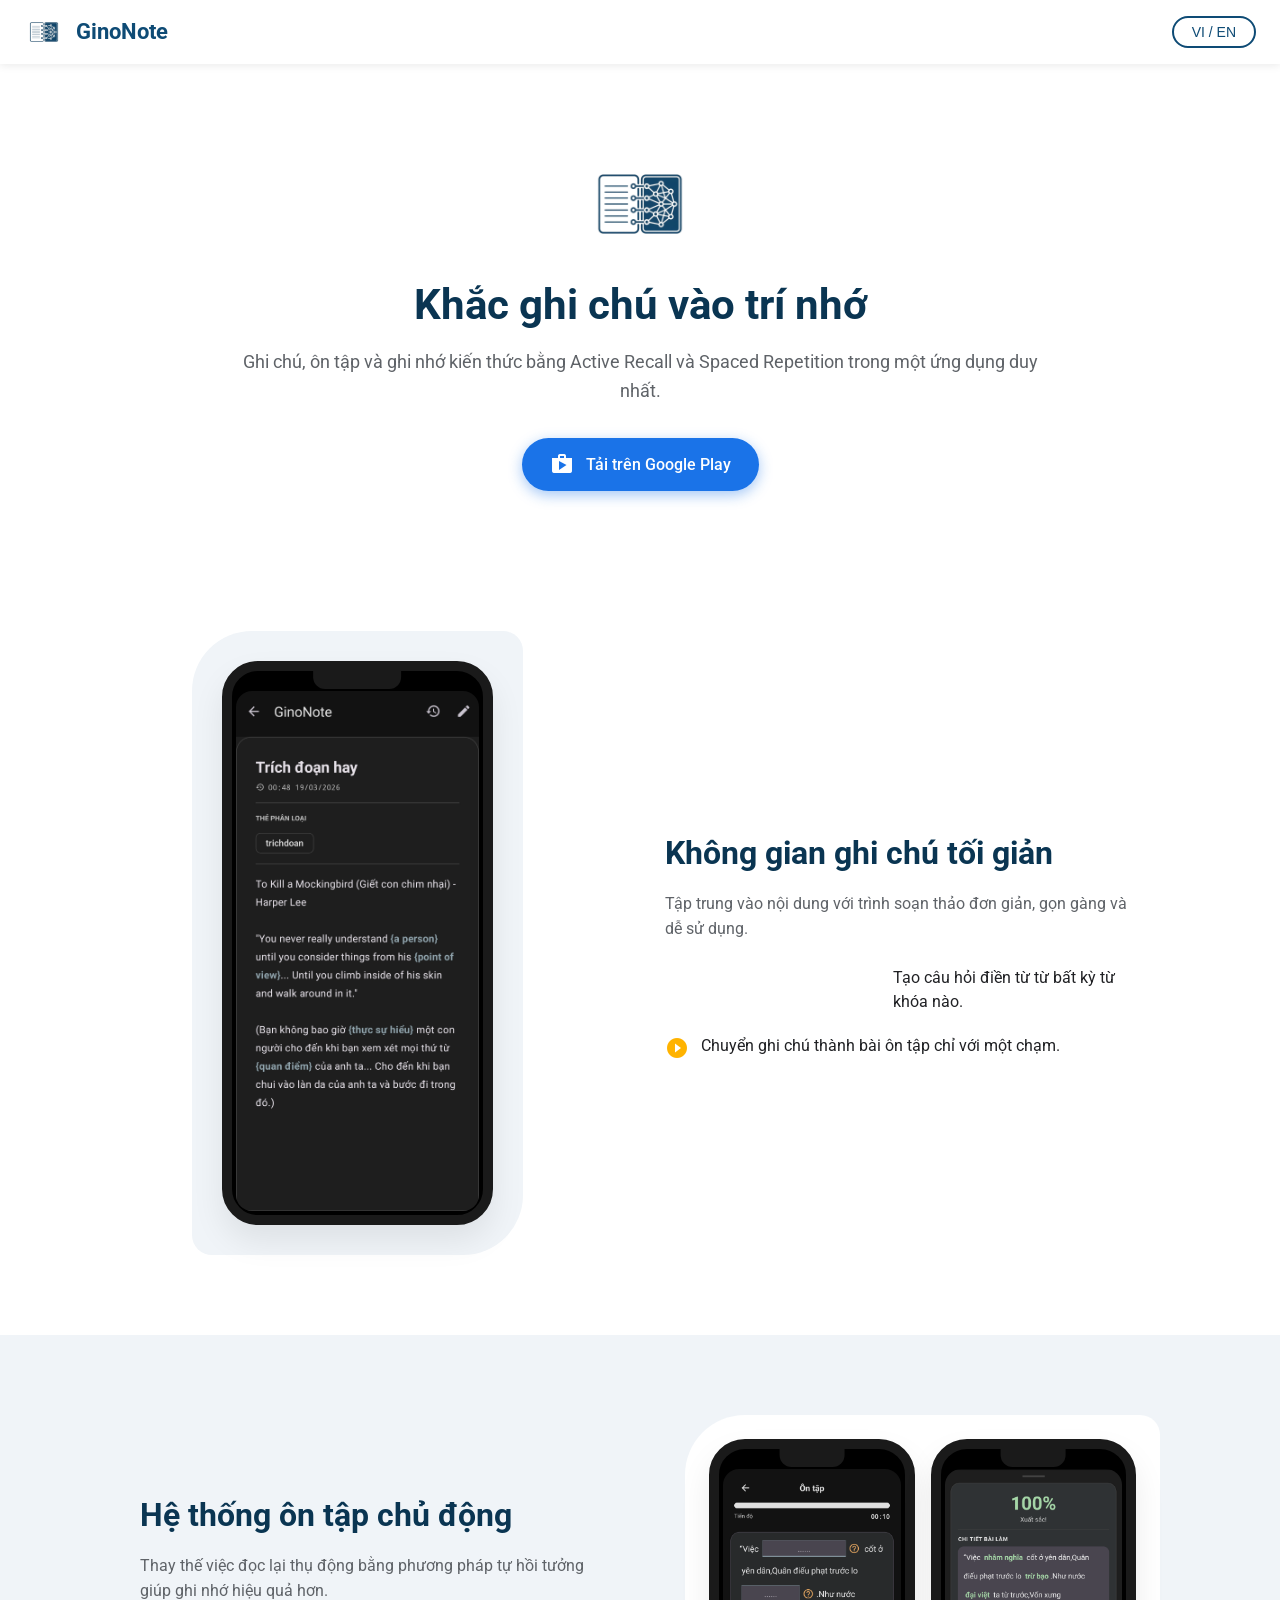
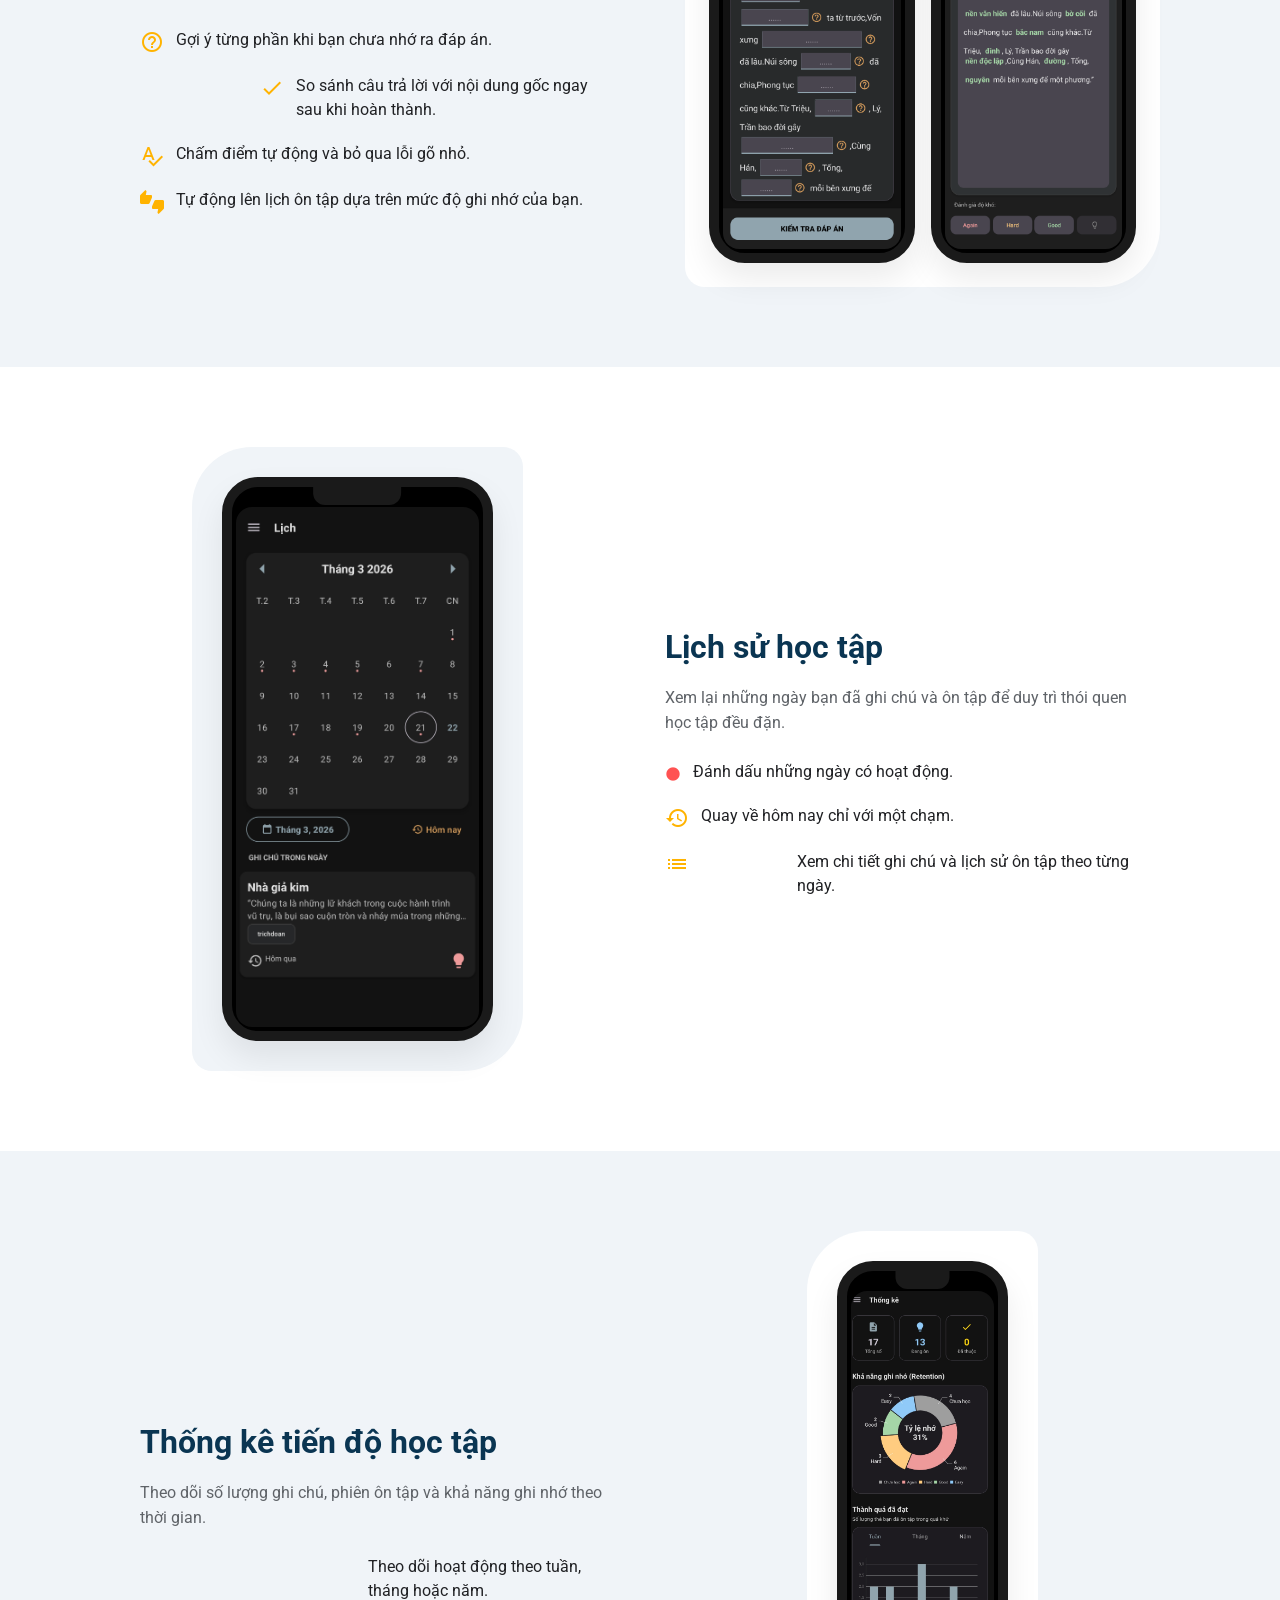
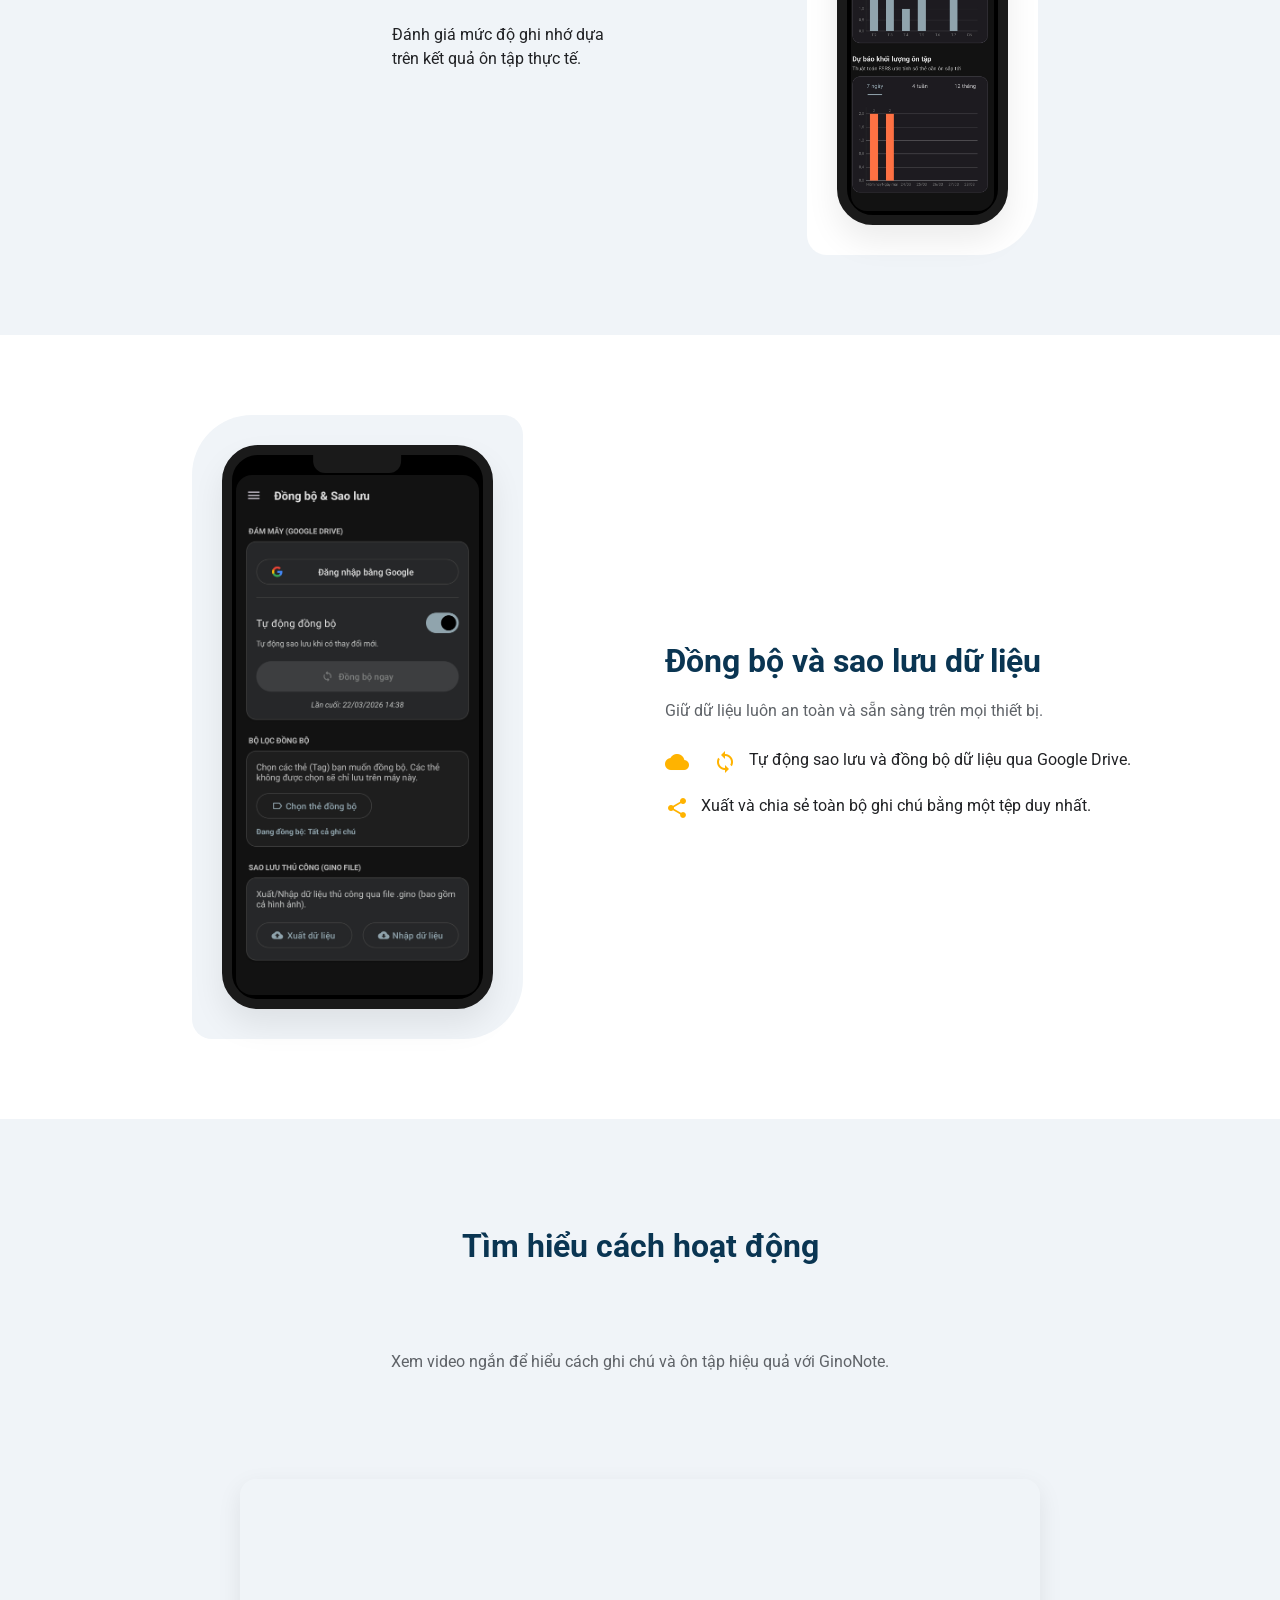
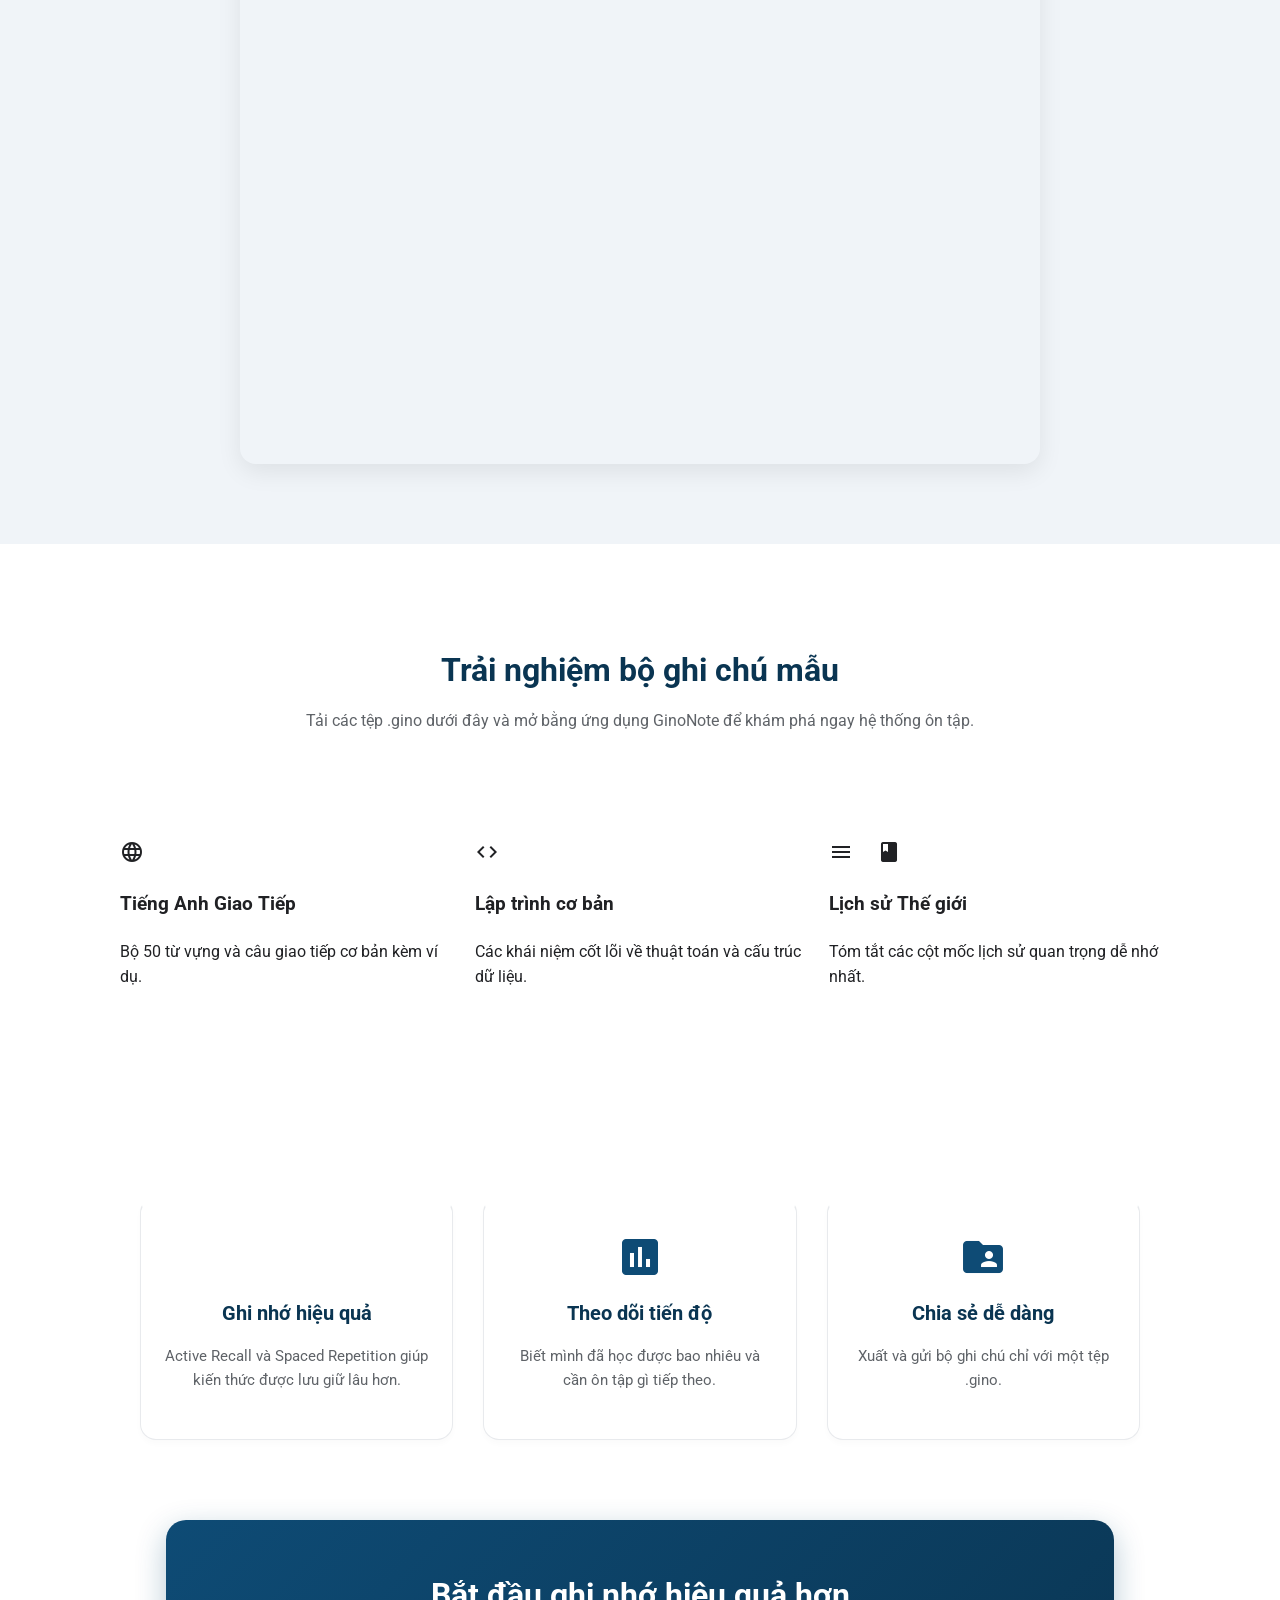
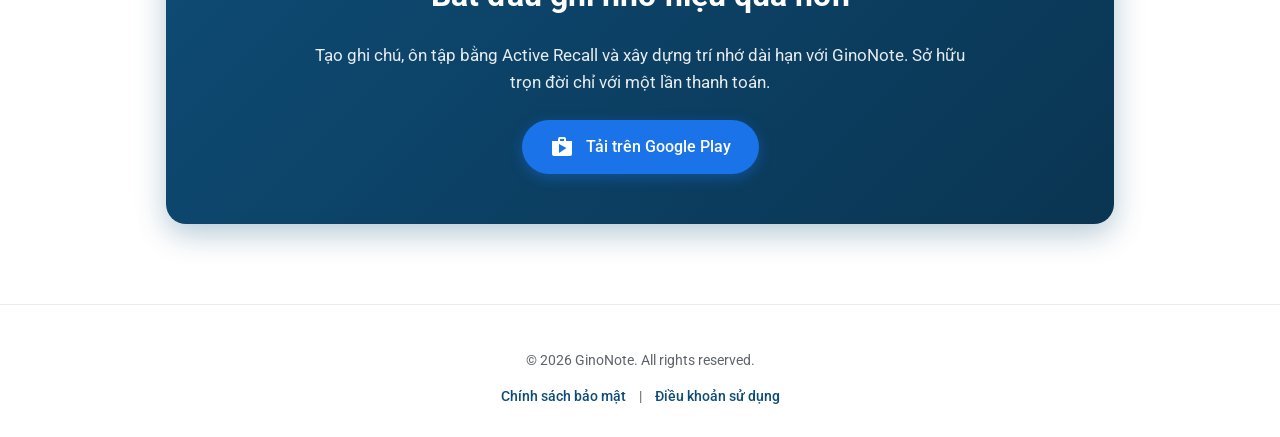
==== commit 27e6f325: "Update index.html" ====
--- a/ginonote/index.html
+++ b/ginonote/index.html
@@ -196,45 +196,48 @@
 
 <section class="feature-section bg-white">
   <div class="container-inner">
-    <div style="text-align: center; margin-bottom: 40px;">
+    <div style="text-align: center; margin-bottom: 32px;">
       <h2 class="feature-title" data-i18n="gino_download_title">Trải nghiệm bộ ghi chú mẫu</h2>
       <p class="feature-desc" data-i18n="gino_download_desc">Tải các tệp .gino dưới đây và mở bằng ứng dụng GinoNote để khám phá ngay hệ thống ôn tập.</p>
     </div>
     
     <div class="gino-grid">
-      <div class="gino-card">
-        <div class="gino-icon">
+      <div class="gino-chip">
+        <div class="gino-chip-icon">
           <i class="material-icons">language</i>
         </div>
-        <h3 data-i18n="gino_file1_title">Tiếng Anh Giao Tiếp</h3>
-        <p data-i18n="gino_file1_desc">Bộ 50 từ vựng và câu giao tiếp cơ bản kèm ví dụ.</p>
-        <a href="files/tieng-anh.gino" class="gino-btn" download>
-          <i class="material-icons">file_download</i>
-          <span data-i18n="gino_btn_download">Tải file .gino</span>
+        <div class="gino-chip-content">
+          <h3 data-i18n="gino_file1_title">Tiếng Anh Giao Tiếp</h3>
+          <p data-i18n="gino_file1_desc">Bộ 50 từ vựng và câu giao tiếp cơ bản kèm ví dụ.</p>
+        </div>
+        <a href="files/tieng-anh.gino" class="gino-chip-btn" download title="Tải file .gino">
+          <i class="material-icons">download</i>
         </a>
       </div>
 
-      <div class="gino-card">
-        <div class="gino-icon">
+      <div class="gino-chip">
+        <div class="gino-chip-icon">
           <i class="material-icons">code</i>
         </div>
-        <h3 data-i18n="gino_file2_title">Lập trình cơ bản</h3>
-        <p data-i18n="gino_file2_desc">Các khái niệm cốt lõi về thuật toán và cấu trúc dữ liệu.</p>
-        <a href="files/lap-trinh.gino" class="gino-btn" download>
-          <i class="material-icons">file_download</i>
-          <span data-i18n="gino_btn_download">Tải file .gino</span>
+        <div class="gino-chip-content">
+          <h3 data-i18n="gino_file2_title">Lập trình cơ bản</h3>
+          <p data-i18n="gino_file2_desc">Các khái niệm cốt lõi về thuật toán và cấu trúc dữ liệu.</p>
+        </div>
+        <a href="files/lap-trinh.gino" class="gino-chip-btn" download title="Tải file .gino">
+          <i class="material-icons">download</i>
         </a>
       </div>
 
-      <div class="gino-card">
-        <div class="gino-icon">
+      <div class="gino-chip">
+        <div class="gino-chip-icon">
           <i class="material-icons">menu_book</i>
         </div>
-        <h3 data-i18n="gino_file3_title">Lịch sử Thế giới</h3>
-        <p data-i18n="gino_file3_desc">Tóm tắt các cột mốc lịch sử quan trọng dễ nhớ nhất.</p>
-        <a href="files/lich-su.gino" class="gino-btn" download>
-          <i class="material-icons">file_download</i>
-          <span data-i18n="gino_btn_download">Tải file .gino</span>
+        <div class="gino-chip-content">
+          <h3 data-i18n="gino_file3_title">Lịch sử Thế giới</h3>
+          <p data-i18n="gino_file3_desc">Tóm tắt các cột mốc lịch sử quan trọng dễ nhớ nhất.</p>
+        </div>
+        <a href="files/lich-su.gino" class="gino-chip-btn" download title="Tải file .gino">
+          <i class="material-icons">download</i>
         </a>
       </div>
     </div>
--- a/ginonote/style.css
+++ b/ginonote/style.css
@@ -1,229 +1,217 @@
 /* --- Hệ thống Biến số Màu sắc (Chế độ Sáng - Mặc định) --- */
 :root {
-    --primary-color: #0E4B75;
-    --primary-dark: #0A3552;
-    --accent-color: #FFB300; 
-    --cta-color: #1A73E8;    
-    --cta-hover: #1557B0;
-    
-    /* Màu nền & Chữ */
-    --text-main: #202124;
-    --text-light: #5F6368;
-    --bg-white: #FFFFFF;
-    --section-bg-alt: #F0F4F8; 
-    --toolbar-bg: #FFFFFF;
-    --card-bg: #FFFFFF;
-    --border-color: #E8EAED;
-    --shadow-color: rgba(0,0,0,0.08);
-}
-
-/* --- Hệ thống Biến số Màu sắc (Chế độ Tối) --- */
-[data-theme="dark"] {
-    --primary-color: #64B5F6; /* Làm sáng màu xanh lên để dễ nhìn trên nền tối */
-    --primary-dark: #90CAF9;
-    --accent-color: #FFCA28;
-    
-    /* Màu nền & Chữ đảo ngược */
-    --text-main: #E8EAED;
-    --text-light: #9AA0A6;
-    --bg-white: #202124; 
-    --section-bg-alt: #292A2D; 
-    --toolbar-bg: #202124;
-    --card-bg: #2D2E31;
-    --border-color: #3C4043;
-    --shadow-color: rgba(0,0,0,0.4);
+--primary-color: #0E4B75;
+--primary-dark: #0A3552;
+--accent-color: #FFB300;
+--cta-color: #1A73E8;
+--cta-hover: #1557B0;
+
+/* Màu nền & Chữ */
+--text-main: #202124;
+--text-light: #5F6368;
+--bg-white: #FFFFFF;
+--section-bg-alt: #F0F4F8;
+--toolbar-bg: #FFFFFF;
+--card-bg: #FFFFFF;
+--border-color: #E8EAED;
+--shadow-color: rgba(0,0,0,0.08);
 }
 
 body {
-    font-family: 'Roboto', sans-serif;
-    margin: 0;
-    padding: 0;
-    background-color: var(--bg-white);
-    color: var(--text-main);
-    padding-top: 64px;
-    line-height: 1.6;
-    /* Hiệu ứng chuyển đổi mềm mại khi bật/tắt dark mode */
-    transition: background-color 0.3s ease, color 0.3s ease;
+font-family: 'Roboto', sans-serif;
+margin: 0;
+padding: 0;
+background-color: var(--bg-white);
+color: var(--text-main);
+padding-top: 64px;
+line-height: 1.6;
 }
 
 /* --- Toolbar --- */
 .toolbar {
-    position: fixed;
-    top: 0;
-    left: 0;
-    width: 100%;
-    height: 64px;
-    background-color: var(--toolbar-bg);
-    box-shadow: 0 2px 8px var(--shadow-color);
-    display: flex;
-    justify-content: space-between;
-    align-items: center;
-    padding: 0 24px;
-    box-sizing: border-box;
-    z-index: 1000;
-    transition: background-color 0.3s ease;
-}
+position: fixed;
+top: 0;
+left: 0;
+width: 100%;
+height: 64px;
+background-color: var(--toolbar-bg);
+box-shadow: 0 2px 8px var(--shadow-color);
+display: flex;
+justify-content: space-between;
+align-items: center;
+padding: 0 24px;
+box-sizing: border-box;
+z-index: 1000;
+}
+
 .toolbar-logo {
-    display: flex;
-    align-items: center;
-    gap: 12px;
-    font-weight: 700;
-    font-size: 22px;
-    color: var(--primary-color);
-}
+display: flex;
+align-items: center;
+gap: 12px;
+font-weight: 700;
+font-size: 22px;
+color: var(--primary-color);
+}
+
 .toolbar-logo img {
-    height: 40px; 
-    width: auto;
-}
+height: 40px;
+width: auto;
+}
+
 .toolbar-actions {
-    display: flex;
-    align-items: center;
-    gap: 12px;
-}
+display: flex;
+align-items: center;
+gap: 12px;
+}
+
 /* Nút Đổi Theme */
 .icon-btn {
-    background: transparent;
-    border: none;
-    color: var(--text-light);
-    cursor: pointer;
-    padding: 8px;
-    border-radius: 50%;
-    display: flex;
-    align-items: center;
-    justify-content: center;
-    transition: all 0.3s;
-}
+background: transparent;
+border: none;
+color: var(--text-light);
+cursor: pointer;
+padding: 8px;
+border-radius: 50%;
+display: flex;
+align-items: center;
+justify-content: center;
+transition: all 0.3s;
+}
+
 .icon-btn:hover {
-    background-color: var(--section-bg-alt);
-    color: var(--primary-color);
-}
+background-color: var(--section-bg-alt);
+color: var(--primary-color);
+}
+
 /* Nút Ngôn ngữ */
 .lang-btn {
-    background-color: transparent;
-    border: 2px solid var(--primary-color);
-    color: var(--primary-color);
-    padding: 6px 18px;
-    border-radius: 24px;
-    cursor: pointer;
-    font-weight: 500;
-    font-size: 14px;
-    transition: all 0.3s ease;
-}
+background-color: transparent;
+border: 2px solid var(--primary-color);
+color: var(--primary-color);
+padding: 6px 18px;
+border-radius: 24px;
+cursor: pointer;
+font-weight: 500;
+font-size: 14px;
+transition: all 0.3s ease;
+}
+
 .lang-btn:hover {
-    background-color: var(--primary-color);
-    color: var(--bg-white);
+background-color: var(--primary-color);
+color: var(--bg-white);
 }
 
 /* --- Hero Section --- */
 .hero-section {
-    text-align: center;
-    padding: 80px 20px 60px;
-    background-color: var(--bg-white);
-    transition: background-color 0.3s ease;
-}
+text-align: center;
+padding: 80px 20px 60px;
+background-color: var(--bg-white);
+}
+
 .hero-content { max-width: 800px; margin: 0 auto; }
 .hero-logo { width: 120px; margin-bottom: 8px; }
 .hero-slogan {
-    font-size: 42px;
-    font-weight: 700;
-    margin: 0 0 16px 0;
-    color: var(--primary-dark);
-    line-height: 1.2;
+font-size: 42px;
+font-weight: 700;
+margin: 0 0 16px 0;
+color: var(--primary-dark);
+line-height: 1.2;
 }
 .hero-subtitle {
-    font-size: 18px;
-    color: var(--text-light);
-    margin-bottom: 32px;
-    line-height: 1.6;
-}
+font-size: 18px;
+color: var(--text-light);
+margin-bottom: 32px;
+line-height: 1.6;
+}
+
 /* Nút CTA */
 .playstore-btn {
-    display: inline-flex;
-    align-items: center;
-    gap: 12px;
-    background-color: var(--cta-color);
-    color: white;
-    padding: 14px 28px;
-    border-radius: 28px; 
-    text-decoration: none;
-    font-weight: 500;
-    font-size: 16px;
-    box-shadow: 0 4px 14px rgba(26, 115, 232, 0.4);
-    transition: all 0.3s cubic-bezier(0.25, 0.8, 0.25, 1);
-}
+display: inline-flex;
+align-items: center;
+gap: 12px;
+background-color: var(--cta-color);
+color: white;
+padding: 14px 28px;
+border-radius: 28px;
+text-decoration: none;
+font-weight: 500;
+font-size: 16px;
+box-shadow: 0 4px 14px rgba(26, 115, 232, 0.4);
+transition: all 0.3s cubic-bezier(0.25, 0.8, 0.25, 1);
+}
+
 .playstore-btn:hover {
-    background-color: var(--cta-hover);
-    box-shadow: 0 6px 20px rgba(26, 115, 232, 0.6);
-    transform: translateY(-2px);
+background-color: var(--cta-hover);
+box-shadow: 0 6px 20px rgba(26, 115, 232, 0.6);
+transform: translateY(-2px);
 }
 
 /* --- Sections Bố cục Zig-Zag --- */
-.feature-section { padding: 80px 20px; transition: background-color 0.3s ease; }
+.feature-section { padding: 80px 20px; }
 .bg-white { background-color: var(--bg-white); }
 .bg-alt { background-color: var(--section-bg-alt); }
-
 .container-inner {
-    max-width: 1040px;
-    margin: 0 auto;
-    display: flex;
-    flex-direction: column;
-    align-items: center;
-    gap: 50px;
+max-width: 1040px;
+margin: 0 auto;
+display: flex;
+flex-direction: column;
+align-items: center;
+gap: 50px;
 }
 
 @media (min-width: 800px) {
-    .container-inner.layout-zigzag {
-        flex-direction: row;
-        justify-content: space-between;
-        align-items: center;
-    }
-    .container-inner.reverse { flex-direction: row-reverse; }
-    .feature-visual { flex: 1; display: flex; justify-content: center; }
-    .feature-text { flex: 1; padding: 0 20px; }
+.container-inner.layout-zigzag {
+flex-direction: row;
+justify-content: space-between;
+align-items: center;
+}
+.container-inner.reverse { flex-direction: row-reverse; }
+.feature-visual { flex: 1; display: flex; justify-content: center; }
+.feature-text { flex: 1; padding: 0 20px; }
 }
 
 /* --- Thiết bị Mockup (Bọc điện thoại) --- */
 .mockup-shape {
-    background: var(--section-bg-alt); 
-    border-radius: 60px 20px 60px 20px;
-    padding: 30px;
-    display: inline-flex;
-    justify-content: center;
-    transition: background-color 0.3s ease;
-}
+background: var(--section-bg-alt);
+border-radius: 60px 20px 60px 20px;
+padding: 30px;
+display: inline-flex;
+justify-content: center;
+}
+
 .bg-alt .mockup-shape { background: var(--bg-white); }
-
 .device-frame {
-    border: 10px solid #1a1a1a;
-    border-radius: 36px;
-    box-shadow: inset 0 0 0 4px #000, 0 16px 32px var(--shadow-color);
-    background: #000;
-    display: inline-block;
-    position: relative;
-    /* Đã sửa lỗi viền điện thoại đè ảnh */
-    line-height: 0;
-    padding-top: 20px; /* Đẩy toàn bộ ảnh xuống dưới tai thỏ */
-    padding-bottom: 4px; /* Lót viền mỏng ở đáy */
-}
+border: 10px solid #1a1a1a;
+border-radius: 36px;
+box-shadow: inset 0 0 0 4px #000, 0 16px 32px var(--shadow-color);
+background: #000;
+display: inline-block;
+position: relative;
+line-height: 0;
+padding-top: 20px; 
+padding-bottom: 4px; 
+}
+
 .device-frame::before {
-    content: ''; 
-    position: absolute; 
-    top: 0; 
-    left: 50%;
-    transform: translateX(-50%); 
-    width: 35%; /* Thu gọn bề ngang tai thỏ một chút */
-    height: 18px; /* Độ sâu của tai thỏ */
-    background: #1a1a1a;
-    border-bottom-left-radius: 12px;
-    border-bottom-right-radius: 12px; 
-    z-index: 10;
-}
-.device-frame img { 
-    max-height: 520px; 
-    width: auto; 
-    display: block; 
-    border-radius: 16px; /* Bo góc màn hình ảo phía trong viền */
-    margin: 0 4px; /* Cách viền hai bên một khoảng nhỏ để tạo viền bezel đen */
+content: '';
+position: absolute;
+top: 0;
+left: 50%;
+transform: translateX(-50%);
+width: 35%; 
+height: 18px; 
+background: #1a1a1a;
+border-bottom-left-radius: 12px;
+border-bottom-right-radius: 12px;
+z-index: 10;
+}
+
+.device-frame img {
+max-height: 520px;
+width: auto;
+display: block;
+border-radius: 16px; 
+margin: 0 4px; 
 }
 
 .double-mockup .mockup-shape { gap: 16px; padding: 24px; }
@@ -231,77 +219,161 @@
 
 /* --- Typography Nội dung --- */
 .feature-title {
-    font-size: 32px;
-    font-weight: 700;
-    color: var(--primary-dark);
-    margin-bottom: 16px;
-    line-height: 1.3;
-}
+font-size: 32px;
+font-weight: 700;
+color: var(--primary-dark);
+margin-bottom: 16px;
+line-height: 1.3;
+}
+
 .feature-desc {
-    font-size: 16px;
-    color: var(--text-light);
-    margin-bottom: 24px;
-    line-height: 1.6;
-}
+font-size: 16px;
+color: var(--text-light);
+margin-bottom: 24px;
+line-height: 1.6;
+}
+
 .list-intro { margin-bottom: 16px; color: var(--text-main); }
 .mt-4 { margin-top: 24px; }
-
 .feature-list { list-style: none; padding: 0; margin: 0; }
 .feature-list li {
-    display: flex; align-items: flex-start; gap: 12px; margin-bottom: 20px; line-height: 1.5;
-}
+display: flex; align-items: flex-start; gap: 12px; margin-bottom: 20px; line-height: 1.5;
+}
+
 .accent-icon { color: var(--accent-color); font-size: 24px; margin-top: 2px; }
 .text-danger { color: #ff5252; font-size: 16px; margin-top: 6px; }
 
 /* --- Cards Ưu Điểm --- */
-.advantages-section { padding: 80px 20px; background-color: var(--bg-white); transition: background-color 0.3s ease; }
+.advantages-section { padding: 80px 20px; background-color: var(--bg-white); }
 .advantages-grid {
-    max-width: 1000px; margin: 0 auto; display: grid;
-    grid-template-columns: repeat(auto-fit, minmax(280px, 1fr)); gap: 30px;
-}
+max-width: 1000px; margin: 0 auto; display: grid;
+grid-template-columns: repeat(auto-fit, minmax(280px, 1fr)); gap: 30px;
+}
+
 .extra__card {
-    background: var(--card-bg);
-    padding: 32px 24px;
-    border: 1px solid var(--border-color); 
-    border-radius: 16px;
-    box-shadow: 0 4px 6px rgba(0,0,0,0.02);
-    text-align: center;
-    transition: all 0.3s ease;
-    border-top: 4px solid transparent;
-}
+background: var(--card-bg);
+padding: 32px 24px;
+border: 1px solid var(--border-color);
+border-radius: 16px;
+box-shadow: 0 4px 6px rgba(0,0,0,0.02);
+text-align: center;
+transition: all 0.3s ease;
+border-top: 4px solid transparent;
+}
+
 .extra__card:hover {
-    transform: translateY(-6px);
-    box-shadow: 0 12px 24px var(--shadow-color);
-    border-top: 4px solid var(--accent-color); 
-}
+transform: translateY(-6px);
+box-shadow: 0 12px 24px var(--shadow-color);
+border-top: 4px solid var(--accent-color);
+}
+
 .extra__icon i { font-size: 48px; color: var(--primary-color); margin-bottom: 16px; }
 .extra__title { font-size: 20px; color: var(--primary-dark); margin: 0 0 12px 0; }
 .extra__desc { font-size: 15px; color: var(--text-light); }
 
 /* --- Kêu gọi hành động --- */
-.cta-section { padding: 0 20px 80px; background-color: var(--bg-white); transition: background-color 0.3s ease; }
+.cta-section { padding: 0 20px 80px; background-color: var(--bg-white); }
 .super__free {
-    max-width: 900px; margin: 0 auto;
-    background: linear-gradient(135deg, var(--primary-color), var(--primary-dark));
-    color: white; padding: 50px 24px; border-radius: 20px; text-align: center;
-    box-shadow: 0 10px 30px rgba(14, 75, 117, 0.3);
-}
+max-width: 900px; margin: 0 auto;
+background: linear-gradient(135deg, var(--primary-color), var(--primary-dark));
+color: white; padding: 50px 24px; border-radius: 20px; text-align: center;
+box-shadow: 0 10px 30px rgba(14, 75, 117, 0.3);
+}
+
 .super__free-h3 { font-size: 32px; margin: 0 0 20px 0; }
 .super__free-description { font-size: 17px; line-height: 1.6; max-width: 650px; margin: 0 auto; opacity: 0.9; }
 
 /* --- Video Iframe --- */
 .video-container {
-    position: relative; padding-bottom: 56.25%; height: 0; overflow: hidden;
-    width: 100%; max-width: 800px; margin: 30px auto 0;
-    border-radius: 16px; box-shadow: 0 8px 24px var(--shadow-color);
-}
+position: relative; padding-bottom: 56.25%; height: 0; overflow: hidden;
+width: 100%; max-width: 800px; margin: 30px auto 0;
+border-radius: 16px; box-shadow: 0 8px 24px var(--shadow-color);
+}
+
 .video-container iframe { position: absolute; top: 0; left: 0; width: 100%; height: 100%; border: none; }
 
 /* --- Footer --- */
 .footer {
-    text-align: center; padding: 30px 20px;
-    border-top: 1px solid var(--border-color); font-size: 14px;
-    color: var(--text-light); background-color: var(--bg-white); transition: background-color 0.3s ease;
-}
+text-align: center; padding: 30px 20px;
+border-top: 1px solid var(--border-color); font-size: 14px;
+color: var(--text-light); background-color: var(--bg-white);
+}
+
 .footer a { color: var(--primary-color); text-decoration: none; margin: 0 10px; font-weight: 500; transition: color 0.2s; }
-.footer a:hover { color: var(--accent-color); }+.footer a:hover { color: var(--accent-color); }
+
+/* --- Khu vực Tải File .gino Mẫu --- */
+.gino-grid {
+  display: grid;
+  grid-template-columns: repeat(auto-fit, minmax(280px, 1fr));
+  gap: 24px;
+  width: 100%;
+}
+
+.gino-card {
+  background: var(--card-bg);
+  border: 1px solid var(--border-color);
+  border-radius: 16px;
+  padding: 30px 24px;
+  text-align: center;
+  transition: all 0.3s ease;
+  box-shadow: 0 4px 6px rgba(0,0,0,0.02);
+}
+
+.gino-card:hover {
+  transform: translateY(-5px);
+  box-shadow: 0 12px 24px var(--shadow-color);
+  border-color: var(--primary-color);
+}
+
+.gino-icon {
+  width: 64px;
+  height: 64px;
+  background-color: rgba(26, 115, 232, 0.1);
+  color: var(--cta-color);
+  border-radius: 50%;
+  display: flex;
+  align-items: center;
+  justify-content: center;
+  margin: 0 auto 20px;
+}
+
+.gino-icon i {
+  font-size: 32px;
+}
+
+.gino-card h3 {
+  font-size: 18px;
+  color: var(--primary-dark);
+  margin: 0 0 10px 0;
+}
+
+.gino-card p {
+  font-size: 14px;
+  color: var(--text-light);
+  margin: 0 0 24px 0;
+  min-height: 42px; 
+}
+
+.gino-btn {
+  display: inline-flex;
+  align-items: center;
+  justify-content: center;
+  gap: 8px;
+  width: 100%;
+  padding: 12px;
+  background-color: transparent;
+  color: var(--cta-color);
+  border: 2px solid var(--cta-color);
+  border-radius: 12px;
+  text-decoration: none;
+  font-weight: 500;
+  font-size: 15px;
+  box-sizing: border-box;
+  transition: all 0.2s;
+}
+
+.gino-btn:hover {
+  background-color: var(--cta-color);
+  color: white;
+}
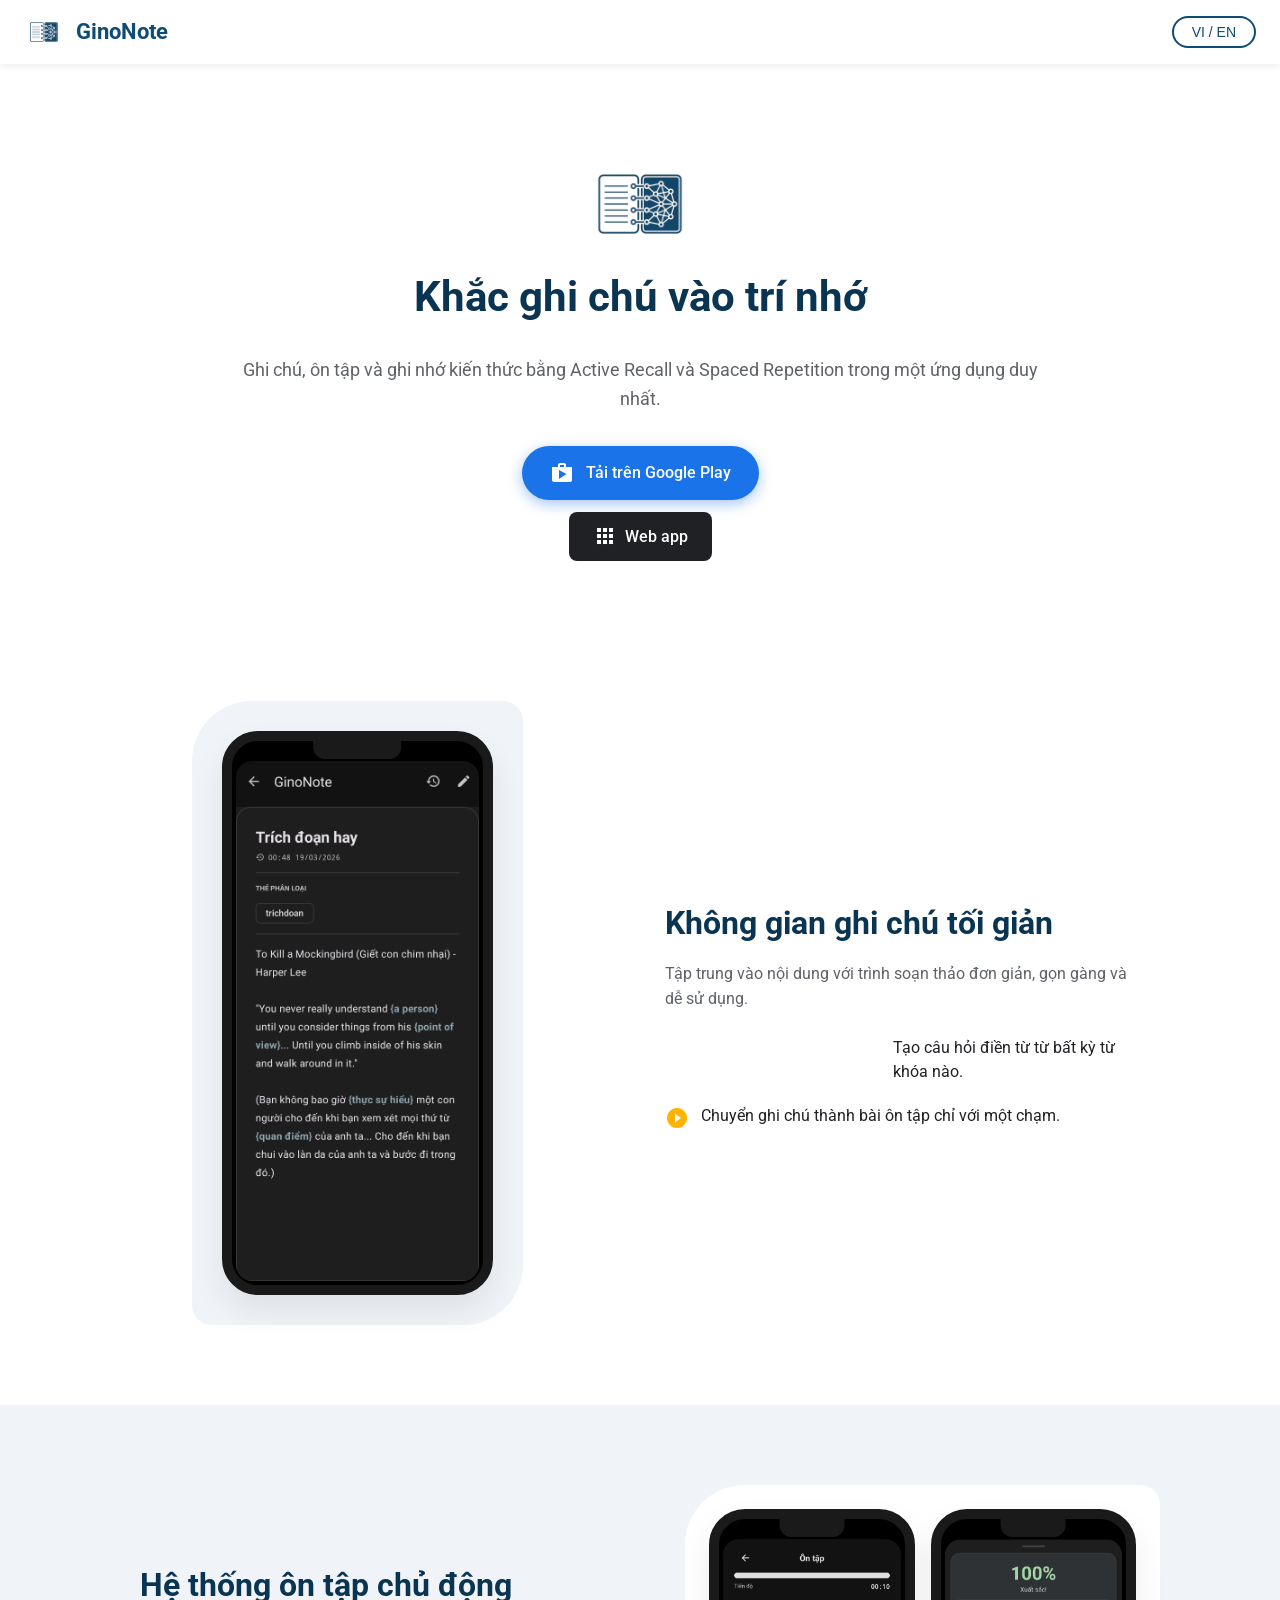
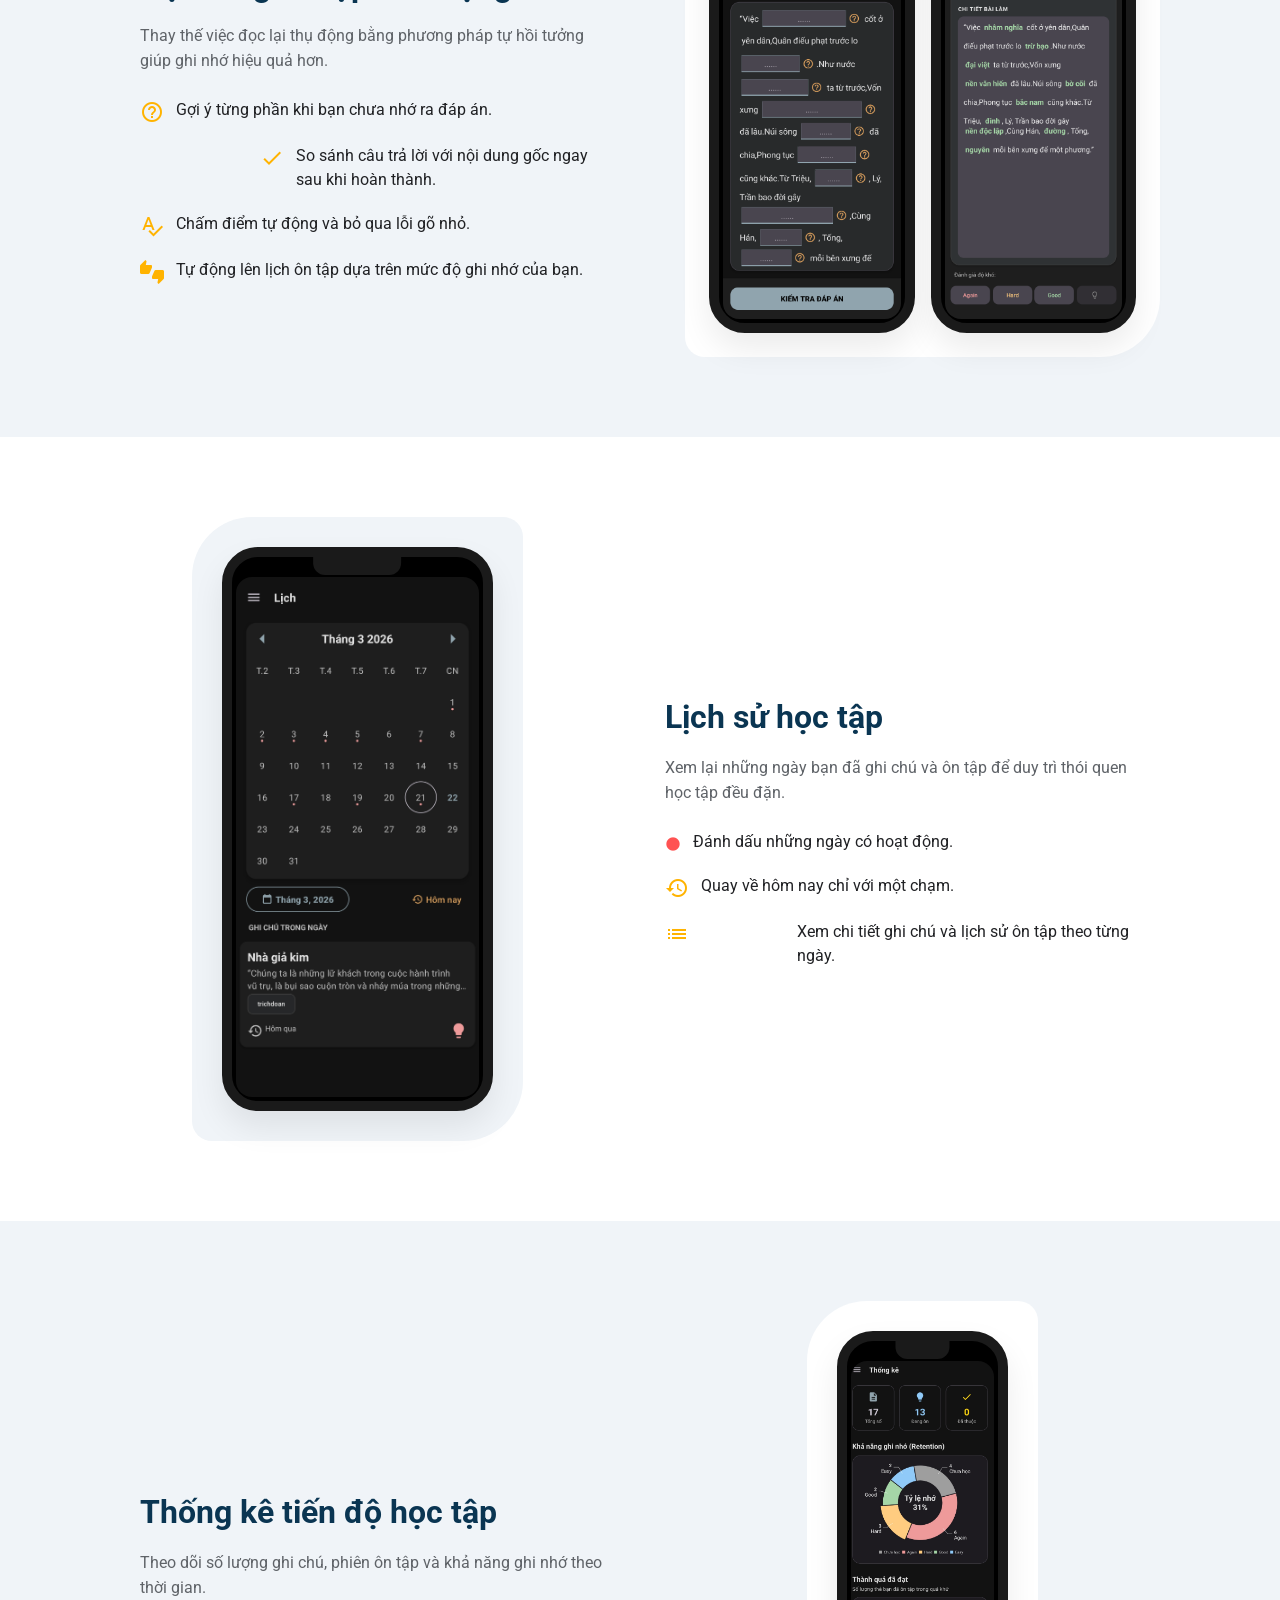
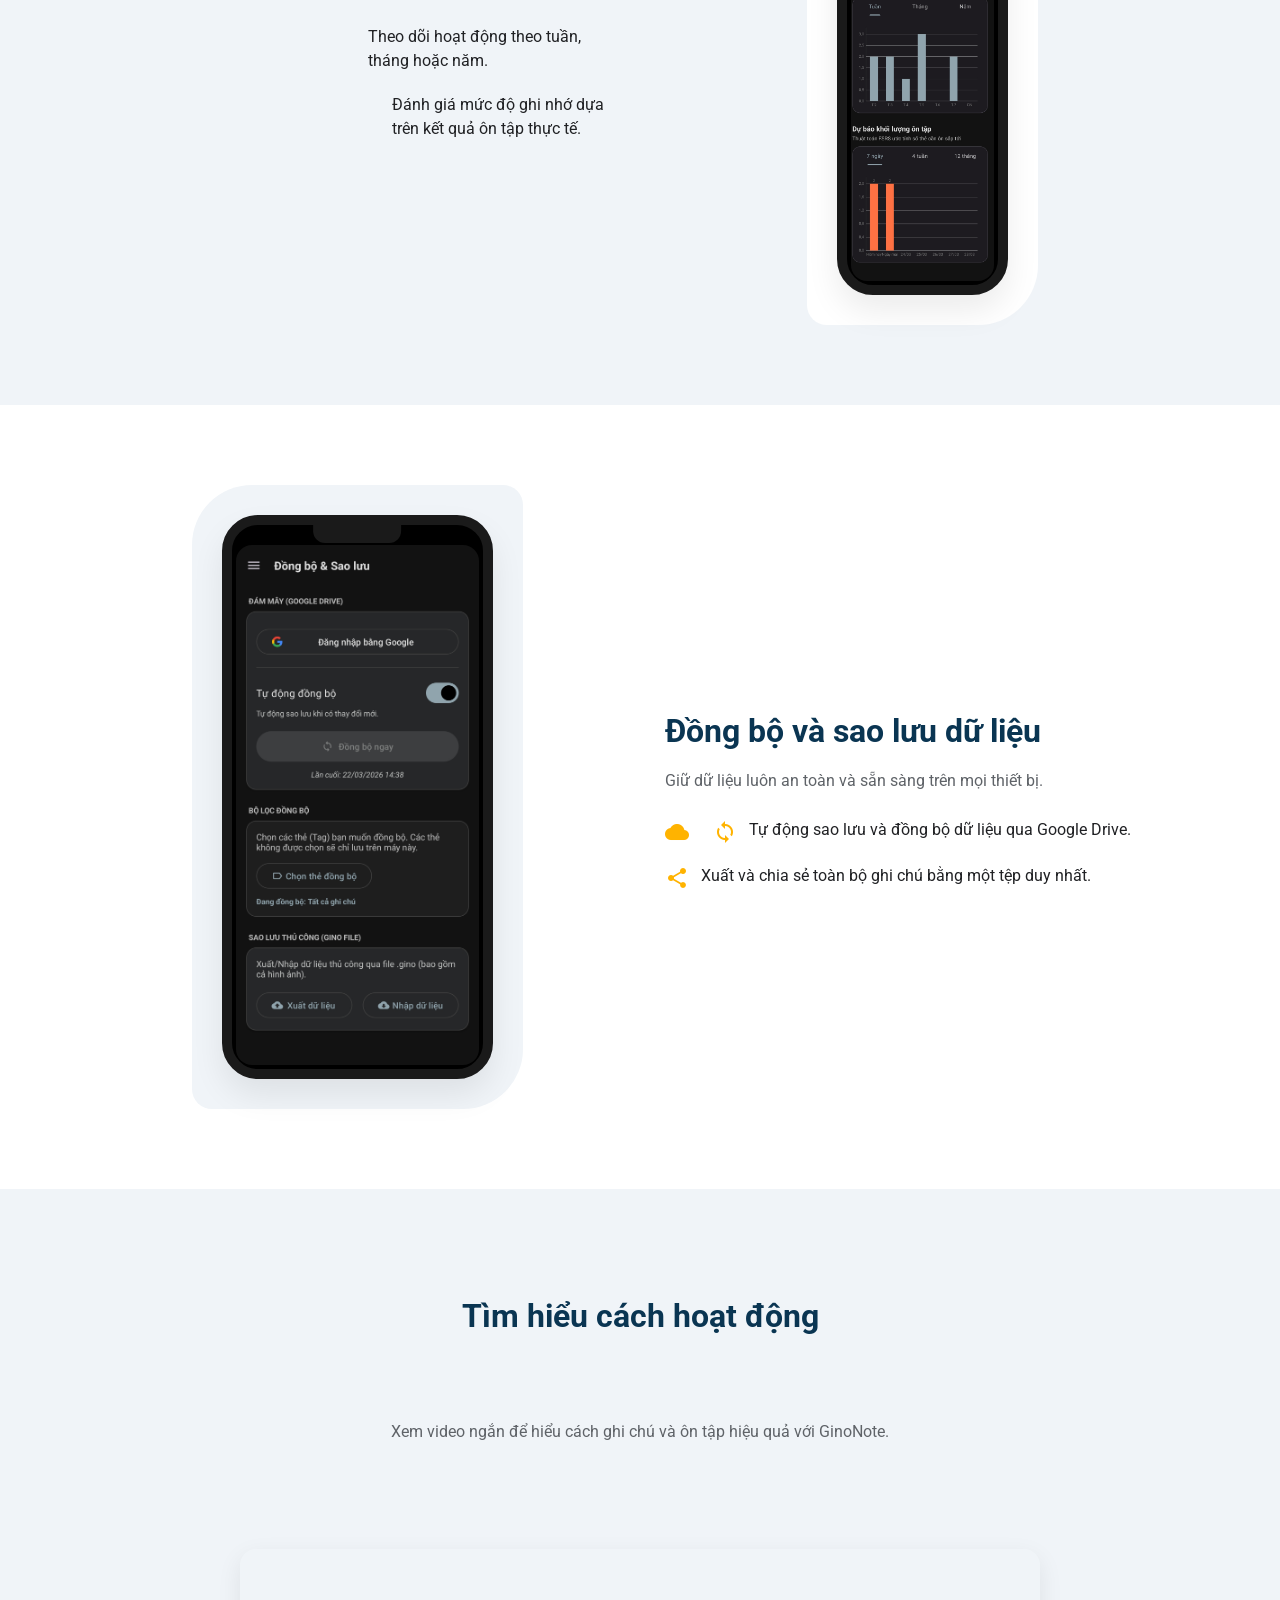
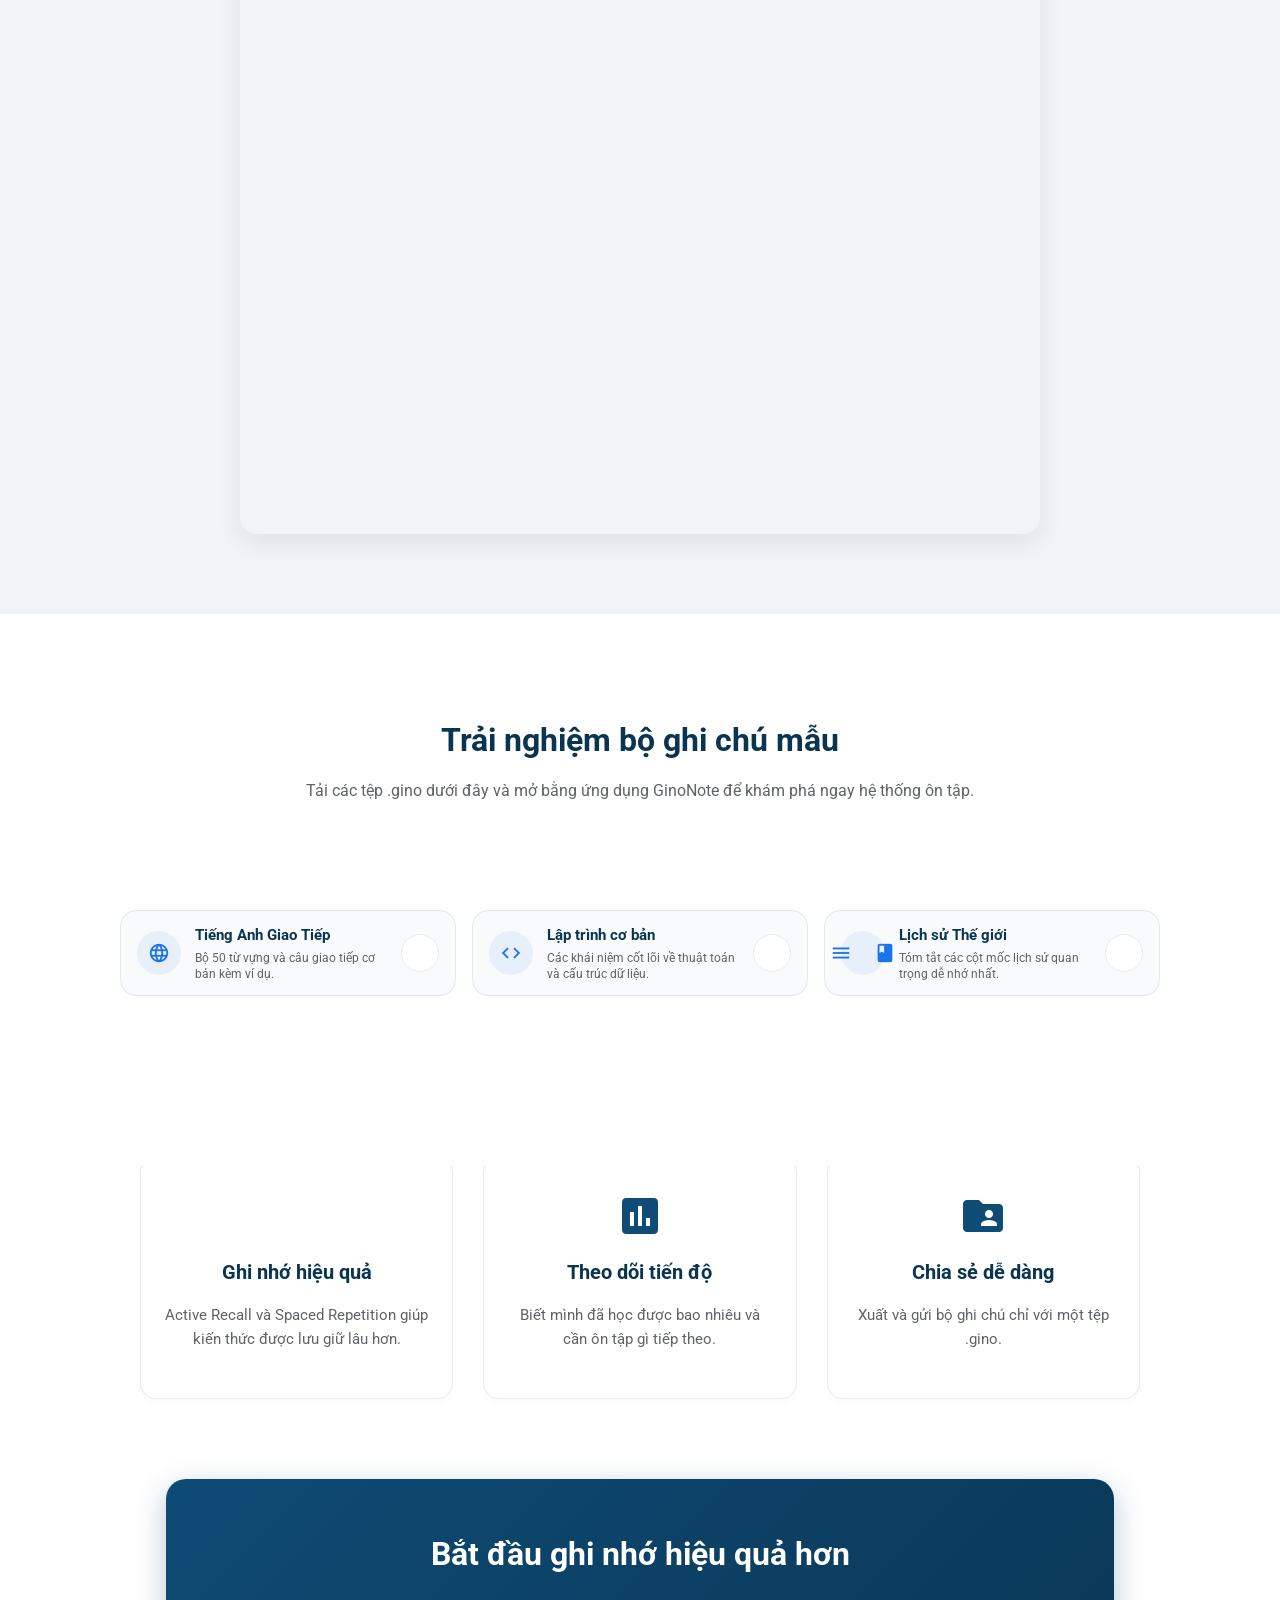
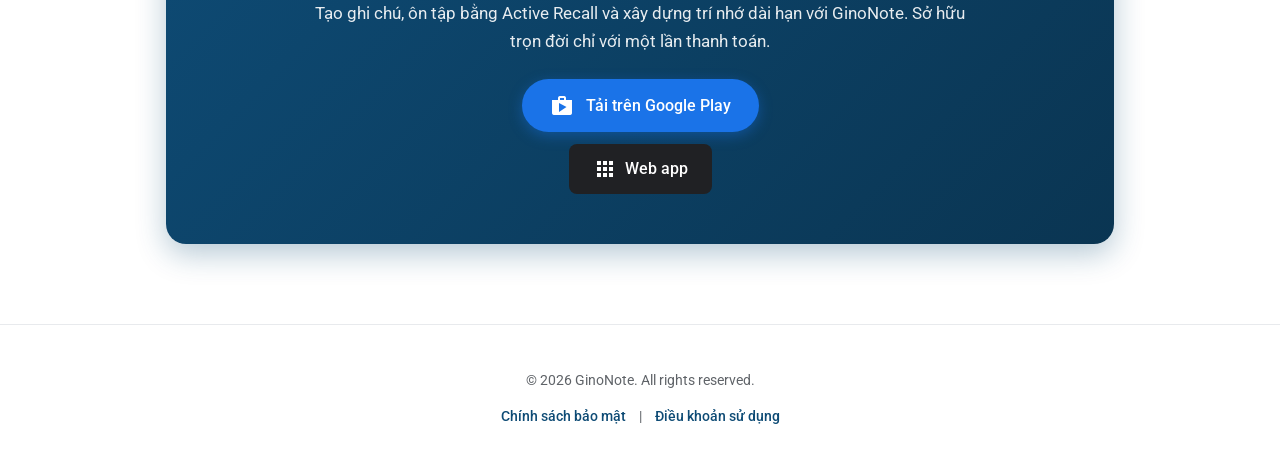
==== commit 8468aa3a: "Update index.html" ====
--- a/ginonote/index.html
+++ b/ginonote/index.html
@@ -4,11 +4,37 @@
 <meta charset="UTF-8">
 <meta name="viewport" content="width=device-width, initial-scale=1.0">
 <meta name="description" content="GinoNote - Ứng dụng ghi chú kết hợp phương pháp Active Recall và Spaced Repetition.">
-<title>GinoNote - Ghi chú để nhớ lâu hơn</title>
+<title>GinoNote - Khắc ghi chú vào trí nhớ</title>
 <link rel="icon" type="image/png" href="logo.png">
 <link href="https://fonts.googleapis.com/css2?family=Roboto:wght@300;400;500;700&display=swap" rel="stylesheet">
 <link href="https://fonts.googleapis.com/icon?family=Material+Icons" rel="stylesheet">
 <link rel="stylesheet" href="style.css">
+<style>
+/* Thêm một chút style bổ sung trực tiếp để nút Web app hiển thị đồng bộ và đẹp mắt */
+.webapp-btn {
+    display: inline-flex;
+    align-items: center;
+    justify-content: center;
+    background-color: #202124; /* Màu tối lịch lãm, bạn có thể đổi theo file style.css */
+    color: white;
+    padding: 12px 24px;
+    border-radius: 8px;
+    text-decoration: none;
+    font-weight: 500;
+    transition: background-color 0.2s;
+}
+.webapp-btn:hover {
+    background-color: #35373a;
+}
+.webapp-btn i {
+    margin-right: 8px;
+}
+.hero-content, .super__free {
+    display: flex;
+    flex-direction: column;
+    align-items: center;
+}
+</style>
 </head>
 <body>
 <div class="toolbar">
@@ -29,6 +55,10 @@
 <a href="https://play.google.com/store/apps/details?id=com.lathedo.ginonote" class="playstore-btn" target="_blank">
 <i class="material-icons">shop</i>
 <span data-i18n="download">Tải trên Google Play</span>
+</a>
+<a href="https://gino.lathedo.com" class="webapp-btn" target="_blank" style="margin-top: 12px;">
+<i class="material-icons">apps</i>
+<span data-i18n="webapp">Web app</span>
 </a>
 </div>
 </section>
@@ -281,6 +311,10 @@
 <i class="material-icons">shop</i>
 <span data-i18n="download_cta">Tải trên Google Play</span>
 </a>
+<a href="https://gino.lathedo.com" class="webapp-btn" target="_blank" style="margin-top: 12px;">
+<i class="material-icons">apps</i>
+<span data-i18n="webapp_cta">Web app</span>
+</a>
 </div>
 </section>
 
--- a/ginonote/style.css
+++ b/ginonote/style.css
@@ -302,78 +302,90 @@
 .footer a { color: var(--primary-color); text-decoration: none; margin: 0 10px; font-weight: 500; transition: color 0.2s; }
 .footer a:hover { color: var(--accent-color); }
 
-/* --- Khu vực Tải File .gino Mẫu --- */
+/* --- THIẾT KẾ KHU VỰC CHIP FILE MẪU CHUYÊN NGHIỆP --- */
 .gino-grid {
   display: grid;
-  grid-template-columns: repeat(auto-fit, minmax(280px, 1fr));
-  gap: 24px;
+  grid-template-columns: repeat(auto-fit, minmax(310px, 1fr));
+  gap: 16px;
   width: 100%;
 }
 
-.gino-card {
-  background: var(--card-bg);
-  border: 1px solid var(--border-color);
+.gino-chip {
+  display: flex;
+  align-items: center;
+  background-color: #F8FAFC; /* Màu nền xám nhẹ thanh lịch */
+  border: 1px solid #E2E8F0;
   border-radius: 16px;
-  padding: 30px 24px;
-  text-align: center;
-  transition: all 0.3s ease;
-  box-shadow: 0 4px 6px rgba(0,0,0,0.02);
-}
-
-.gino-card:hover {
-  transform: translateY(-5px);
-  box-shadow: 0 12px 24px var(--shadow-color);
+  padding: 12px 16px;
+  gap: 14px;
+  transition: all 0.25s ease;
+}
+
+.gino-chip:hover {
+  background-color: var(--bg-white);
   border-color: var(--primary-color);
-}
-
-.gino-icon {
-  width: 64px;
-  height: 64px;
-  background-color: rgba(26, 115, 232, 0.1);
+  box-shadow: 0 6px 16px rgba(14, 75, 117, 0.08);
+  transform: translateY(-2px);
+}
+
+.gino-chip-icon {
+  width: 44px;
+  height: 44px;
+  background-color: rgba(26, 115, 232, 0.08);
   color: var(--cta-color);
   border-radius: 50%;
   display: flex;
   align-items: center;
   justify-content: center;
-  margin: 0 auto 20px;
-}
-
-.gino-icon i {
-  font-size: 32px;
-}
-
-.gino-card h3 {
-  font-size: 18px;
+  flex-shrink: 0;
+}
+
+.gino-chip-icon i {
+  font-size: 22px;
+}
+
+.gino-chip-content {
+  flex: 1;
+  text-align: left;
+  min-width: 0; /* Ngăn lỗi tràn text */
+}
+
+.gino-chip-content h3 {
+  font-size: 15px;
+  font-weight: 700;
   color: var(--primary-dark);
-  margin: 0 0 10px 0;
-}
-
-.gino-card p {
-  font-size: 14px;
+  margin: 0 0 3px 0;
+}
+
+.gino-chip-content p {
+  font-size: 12px;
   color: var(--text-light);
-  margin: 0 0 24px 0;
-  min-height: 42px; 
-}
-
-.gino-btn {
-  display: inline-flex;
+  margin: 0;
+  line-height: 1.4;
+}
+
+.gino-chip-btn {
+  width: 36px;
+  height: 36px;
+  border-radius: 50%;
+  background-color: var(--bg-white);
+  border: 1px solid var(--border-color);
+  display: flex;
   align-items: center;
   justify-content: center;
-  gap: 8px;
-  width: 100%;
-  padding: 12px;
-  background-color: transparent;
+  color: var(--text-light);
+  text-decoration: none;
+  transition: all 0.2s ease;
+  flex-shrink: 0;
+}
+
+.gino-chip:hover .gino-chip-btn {
+  border-color: var(--cta-color);
   color: var(--cta-color);
-  border: 2px solid var(--cta-color);
-  border-radius: 12px;
-  text-decoration: none;
-  font-weight: 500;
-  font-size: 15px;
-  box-sizing: border-box;
-  transition: all 0.2s;
-}
-
-.gino-btn:hover {
-  background-color: var(--cta-color);
-  color: white;
-}
+}
+
+.gino-chip-btn:hover {
+  background-color: var(--cta-color) !important;
+  color: white !important;
+  border-color: var(--cta-color) !important;
+}
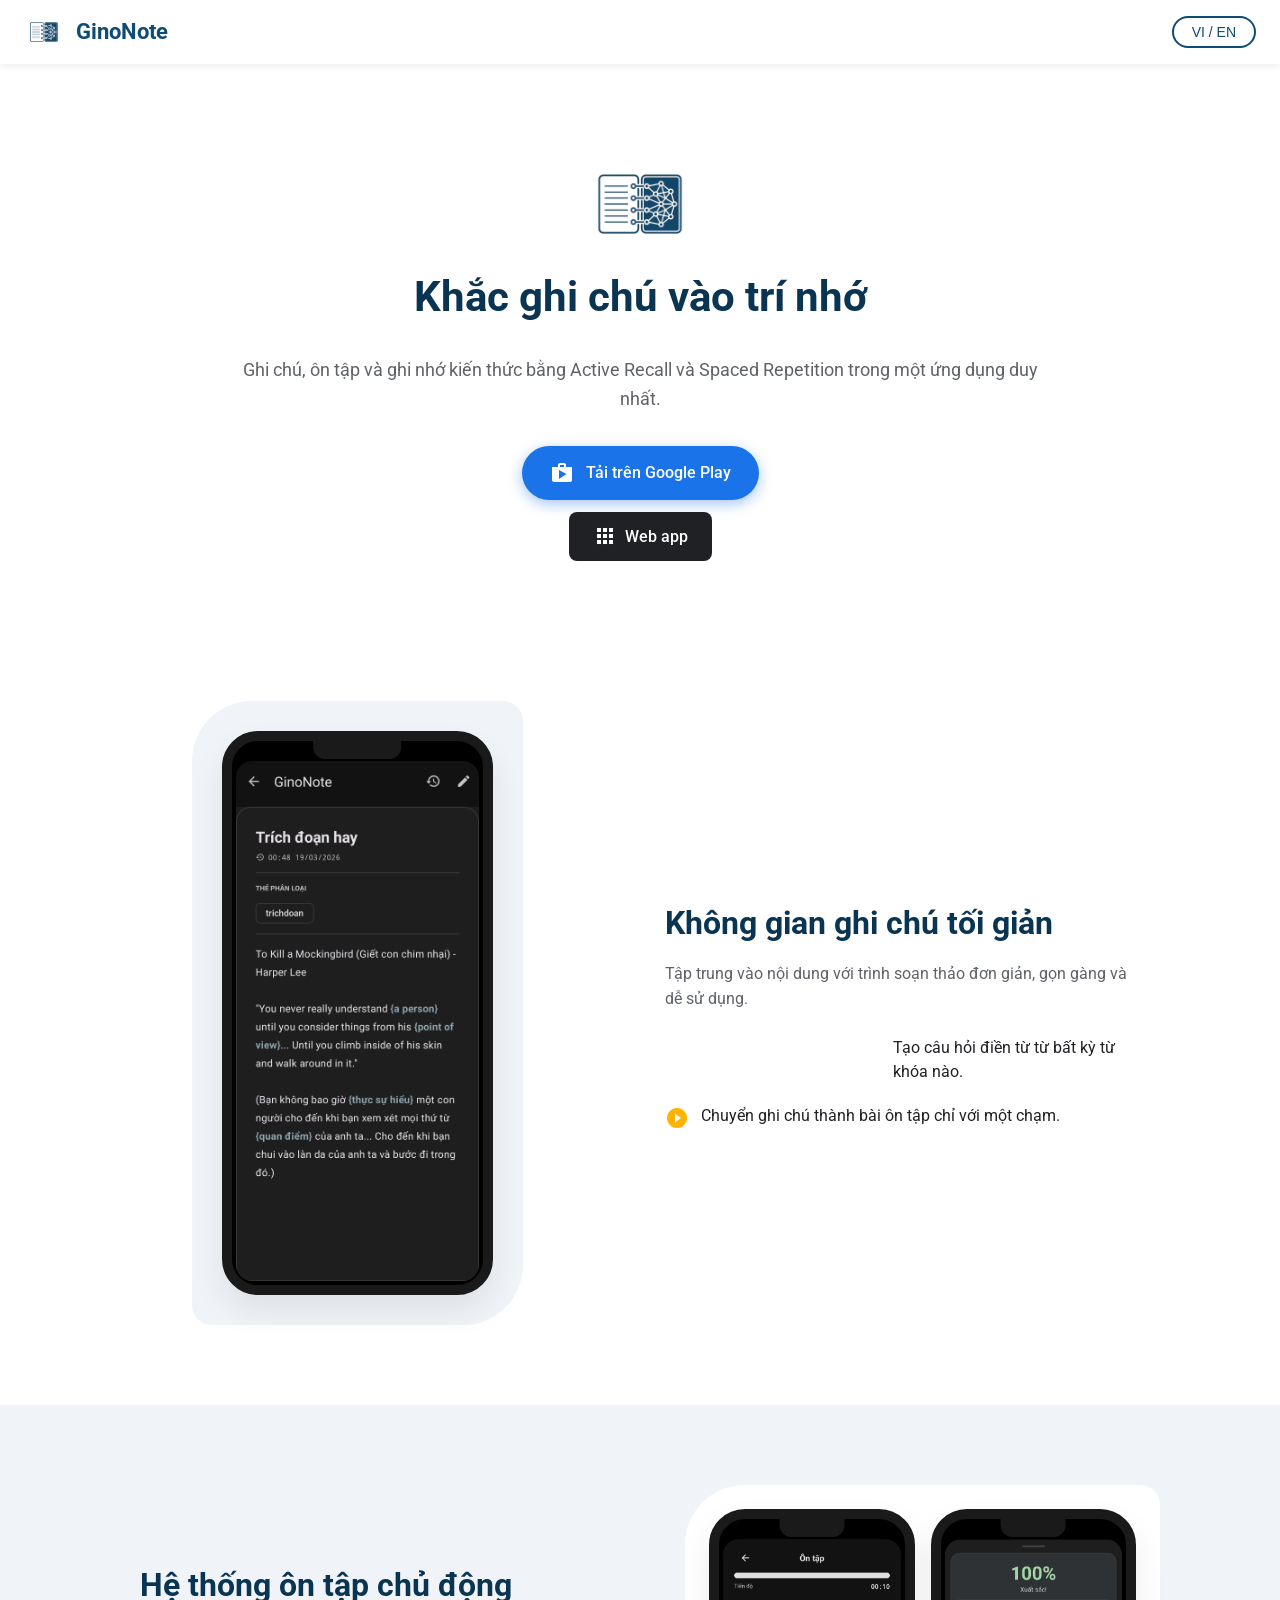
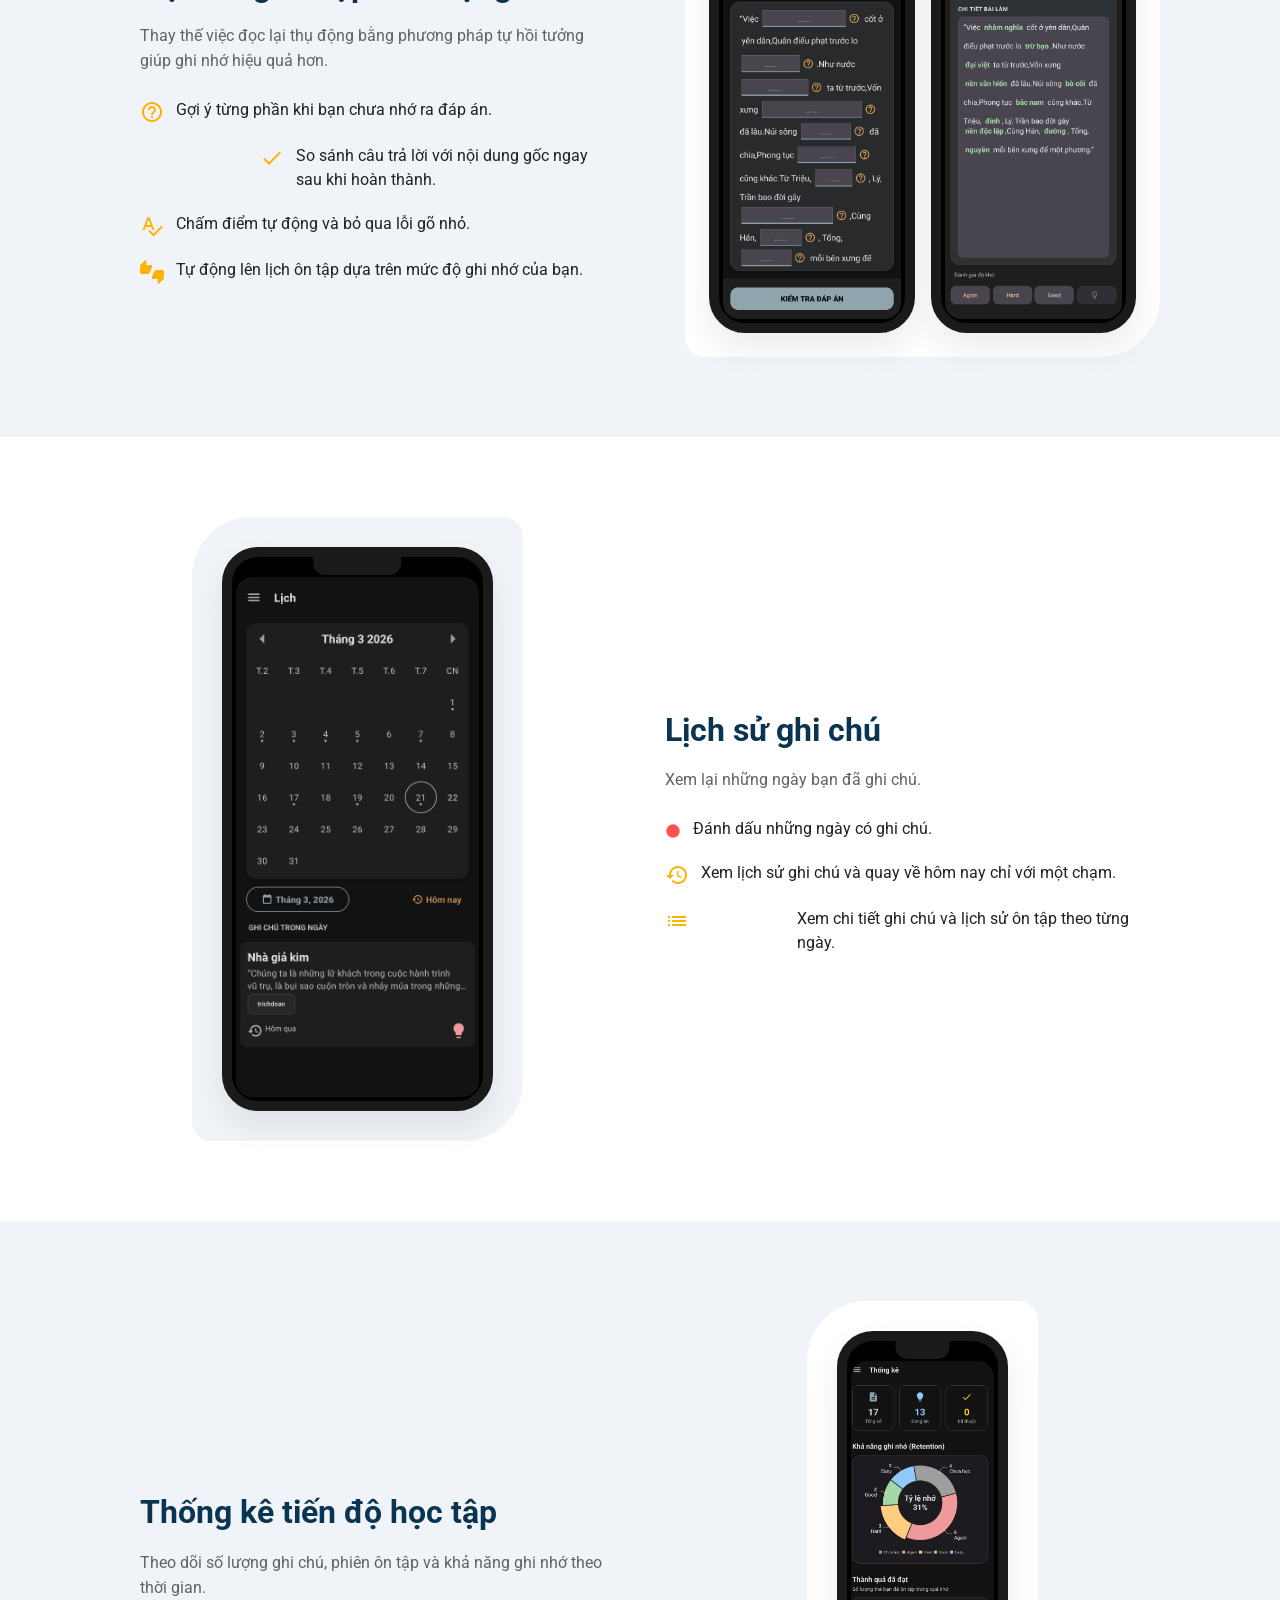
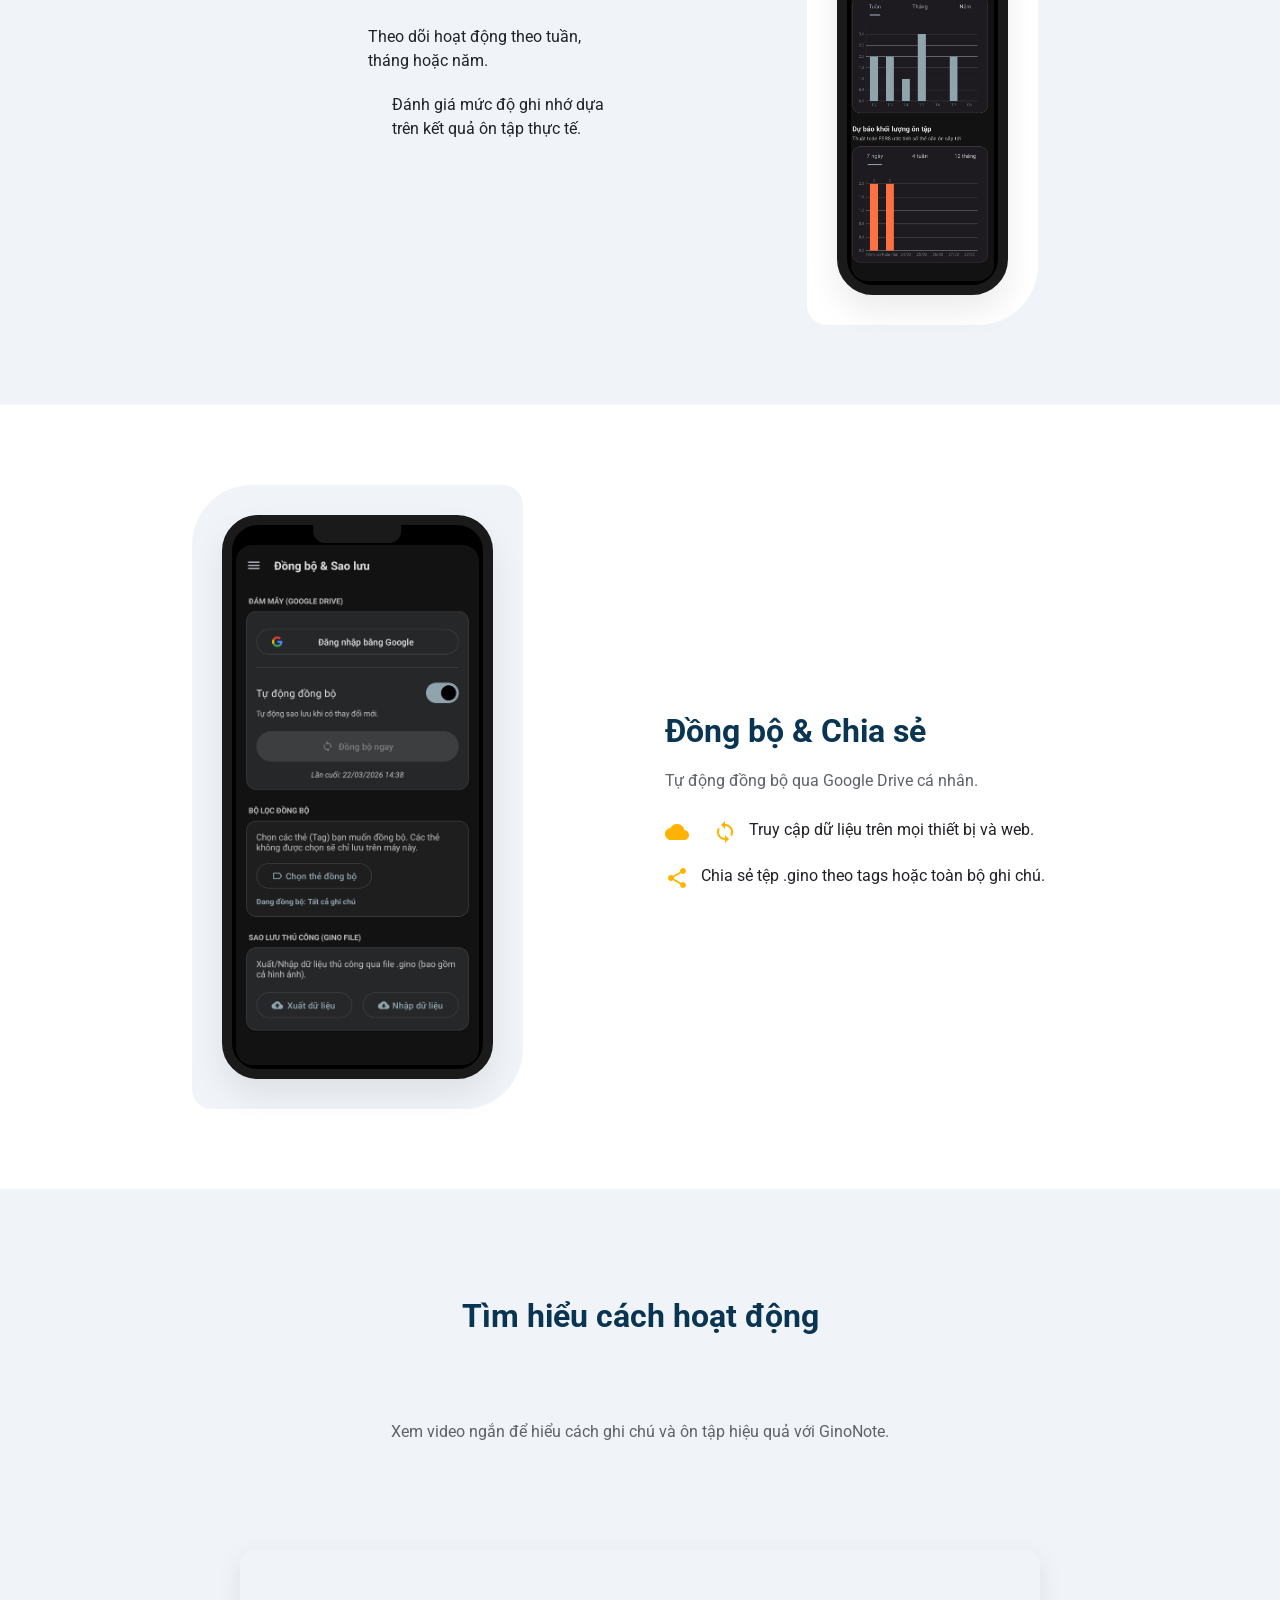
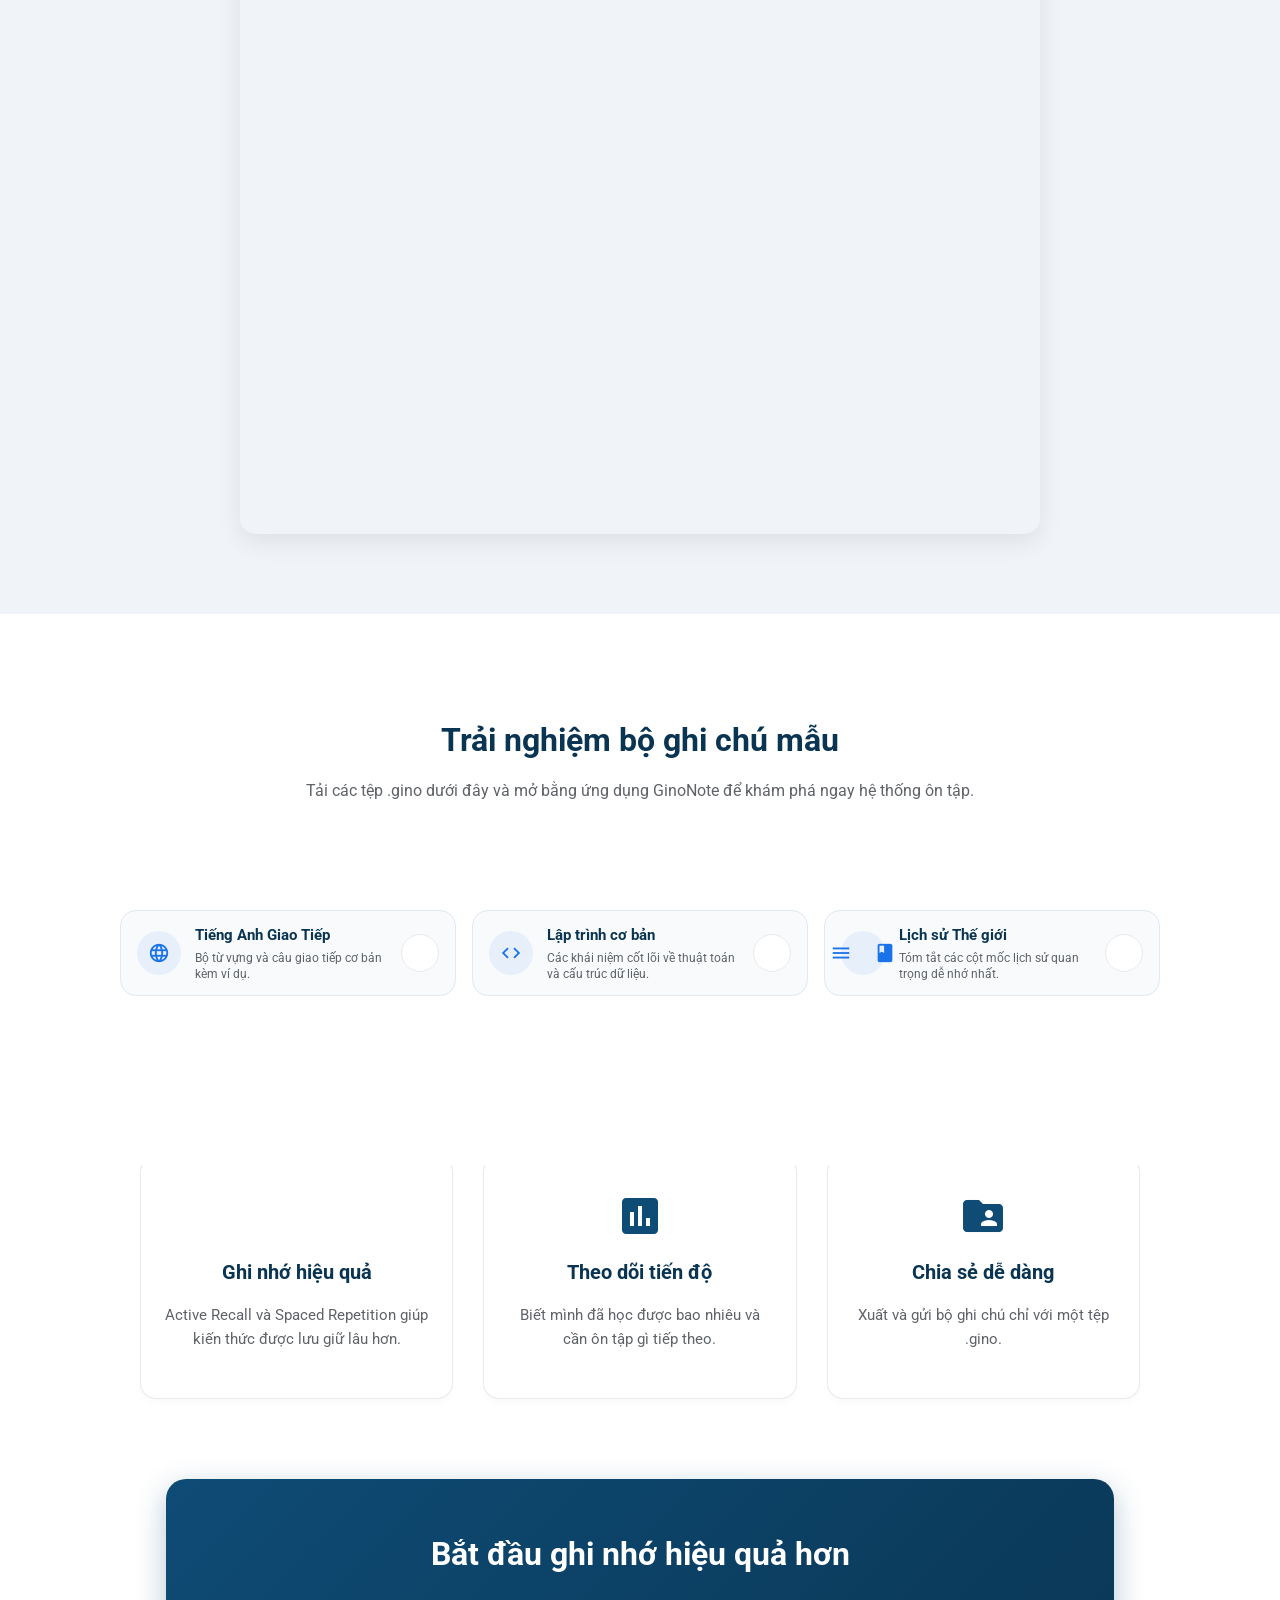
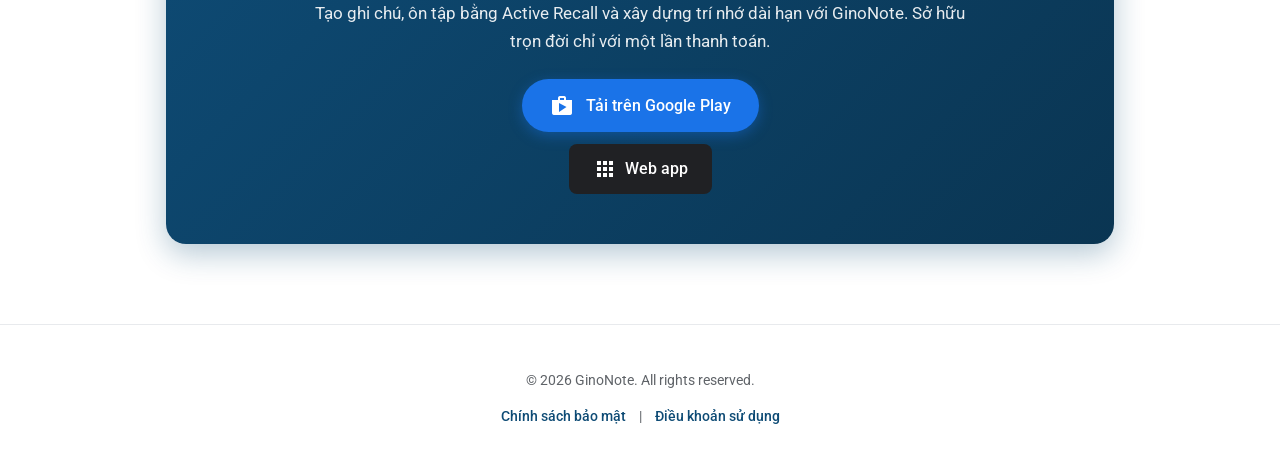
==== commit ce1b3458: "Update index.html" ====
--- a/ginonote/index.html
+++ b/ginonote/index.html
@@ -136,18 +136,18 @@
 </div>
 </div>
 <div class="feature-text">
-<h2 class="feature-title" data-i18n="cal_title">Lịch sử học tập</h2>
+<h2 class="feature-title" data-i18n="cal_title">Lịch sử ghi chú</h2>
 <p class="feature-desc" data-i18n="cal_desc">
-Xem lại những ngày bạn đã ghi chú và ôn tập để duy trì thói quen học tập đều đặn.
+Xem lại những ngày bạn đã ghi chú. 
 </p>
 <ul class="feature-list mt-4">
 <li>
 <i class="material-icons text-danger">lens</i>
-<span data-i18n="cal_dot">Đánh dấu những ngày có hoạt động.</span>
+<span data-i18n="cal_dot">Đánh dấu những ngày có ghi chú.</span>
 </li>
 <li>
 <i class="material-icons accent-icon">restore</i>
-<span data-i18n="cal_today">Quay về hôm nay chỉ với một chạm.</span>
+<span data-i18n="cal_today">Xem lịch sử ghi chú và quay về hôm nay chỉ với một chạm. </span>
 </li>
 <li>
 <i class="material-icons accent-icon">list_alt</i>
@@ -196,18 +196,18 @@
 </div>
 </div>
 <div class="feature-text">
-<h2 class="feature-title" data-i18n="sync_title">Đồng bộ và sao lưu dữ liệu</h2>
+<h2 class="feature-title" data-i18n="sync_title">Đồng bộ & Chia sẻ</h2>
 <p class="feature-desc" data-i18n="sync_desc">
-Giữ dữ liệu luôn an toàn và sẵn sàng trên mọi thiết bị.
+Tự động đồng bộ qua Google Drive cá nhân.
 </p>
 <ul class="feature-list mt-4">
 <li>
 <i class="material-icons accent-icon">cloud_sync</i>
-<span data-i18n="sync_drive">Tự động sao lưu và đồng bộ dữ liệu qua Google Drive.</span>
+<span data-i18n="sync_drive">Truy cập dữ liệu trên mọi thiết bị và web.</span>
 </li>
 <li>
 <i class="material-icons accent-icon">share</i>
-<span data-i18n="sync_share">Xuất và chia sẻ toàn bộ ghi chú bằng một tệp duy nhất.</span>
+<span data-i18n="sync_share">Chia sẻ tệp .gino theo tags hoặc toàn bộ ghi chú.</span>
 </li>
 </ul>
 </div>
@@ -238,7 +238,7 @@
         </div>
         <div class="gino-chip-content">
           <h3 data-i18n="gino_file1_title">Tiếng Anh Giao Tiếp</h3>
-          <p data-i18n="gino_file1_desc">Bộ 50 từ vựng và câu giao tiếp cơ bản kèm ví dụ.</p>
+          <p data-i18n="gino_file1_desc">Bộ từ vựng và câu giao tiếp cơ bản kèm ví dụ.</p>
         </div>
         <a href="files/tieng-anh.gino" class="gino-chip-btn" download title="Tải file .gino">
           <i class="material-icons">download</i>
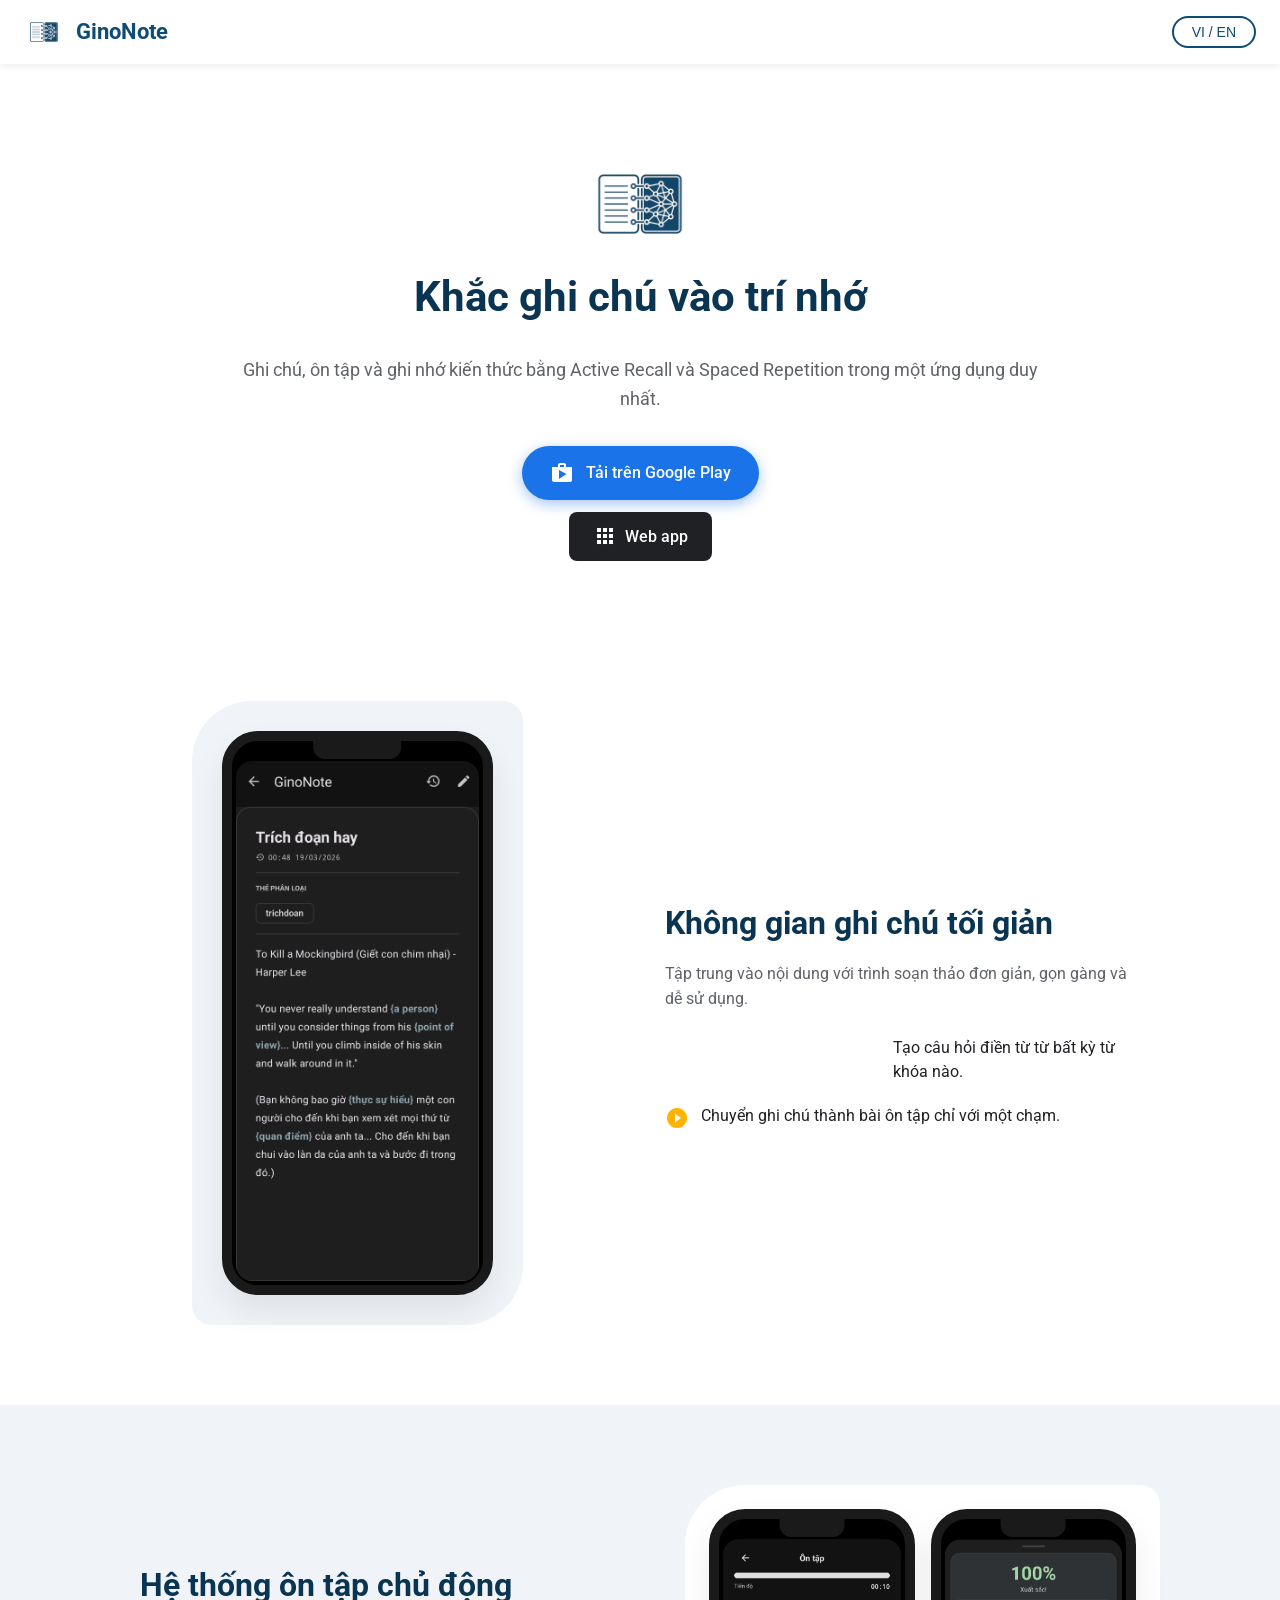
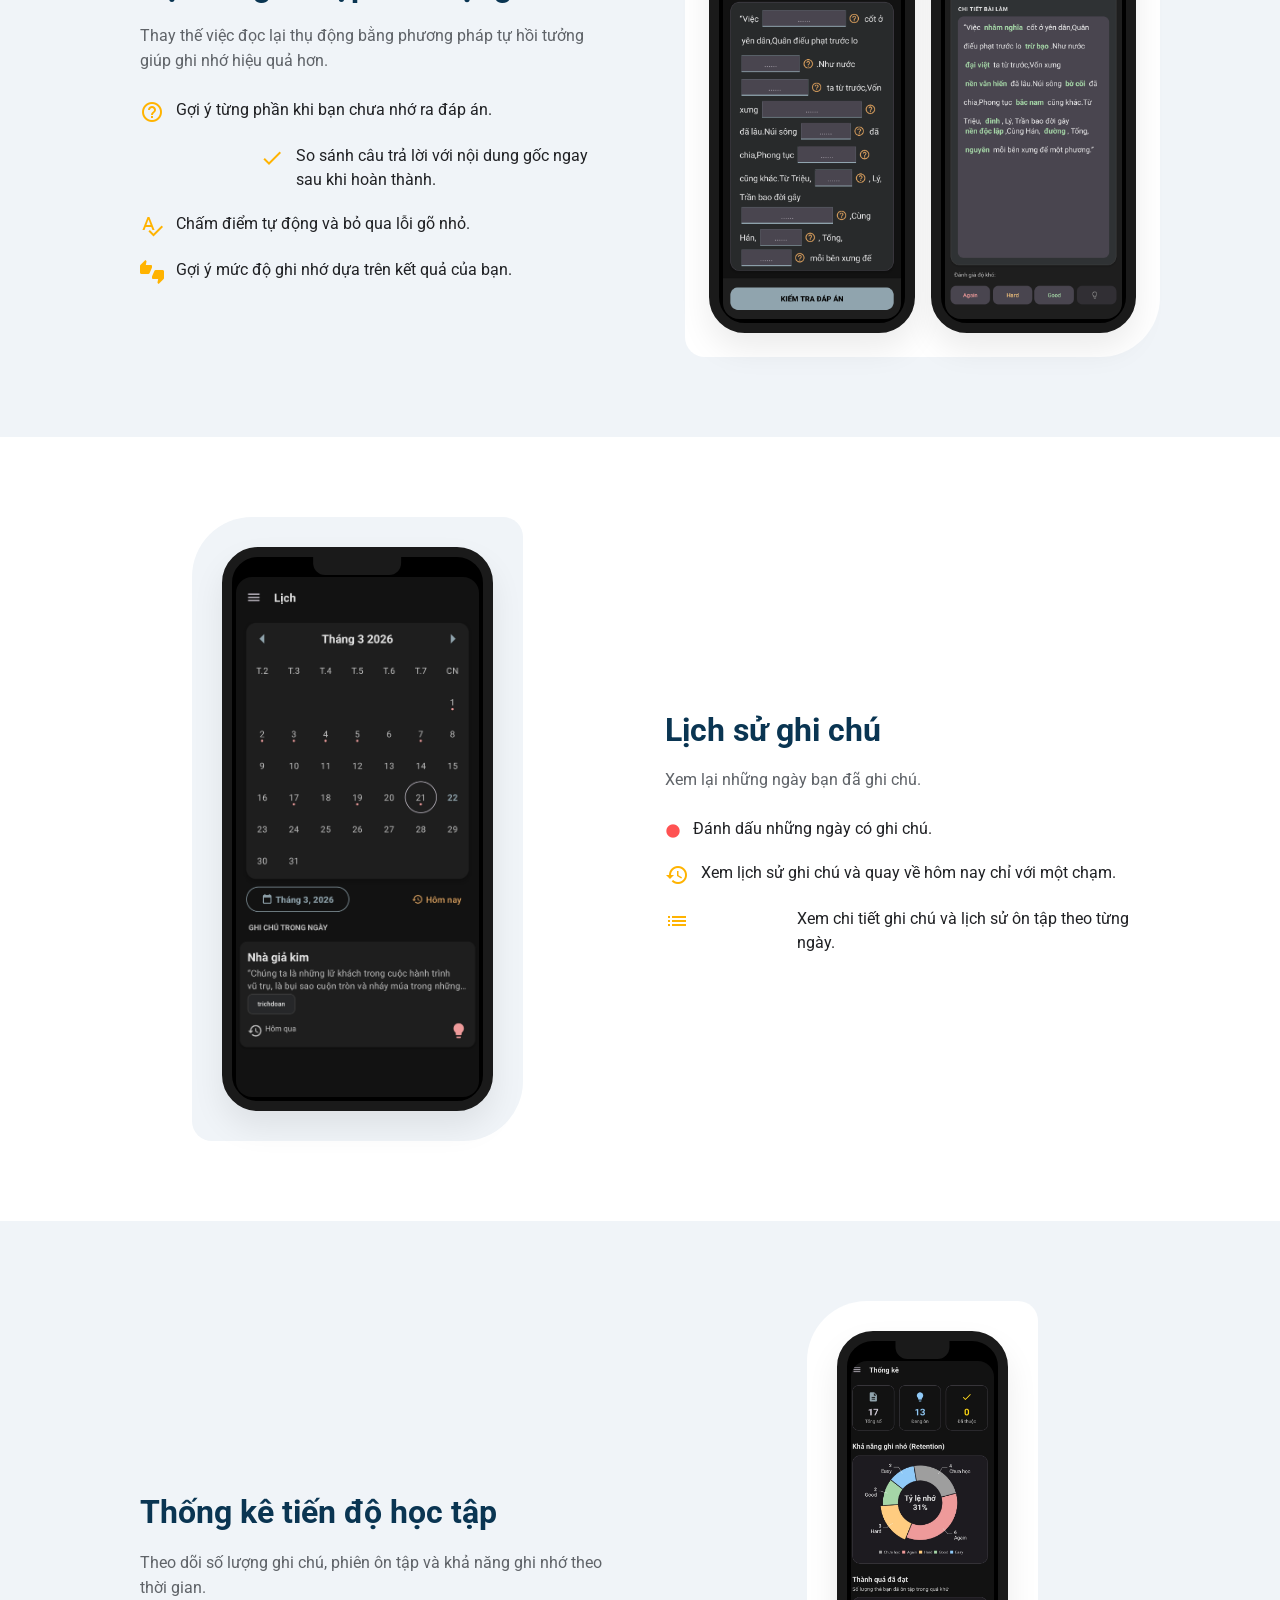
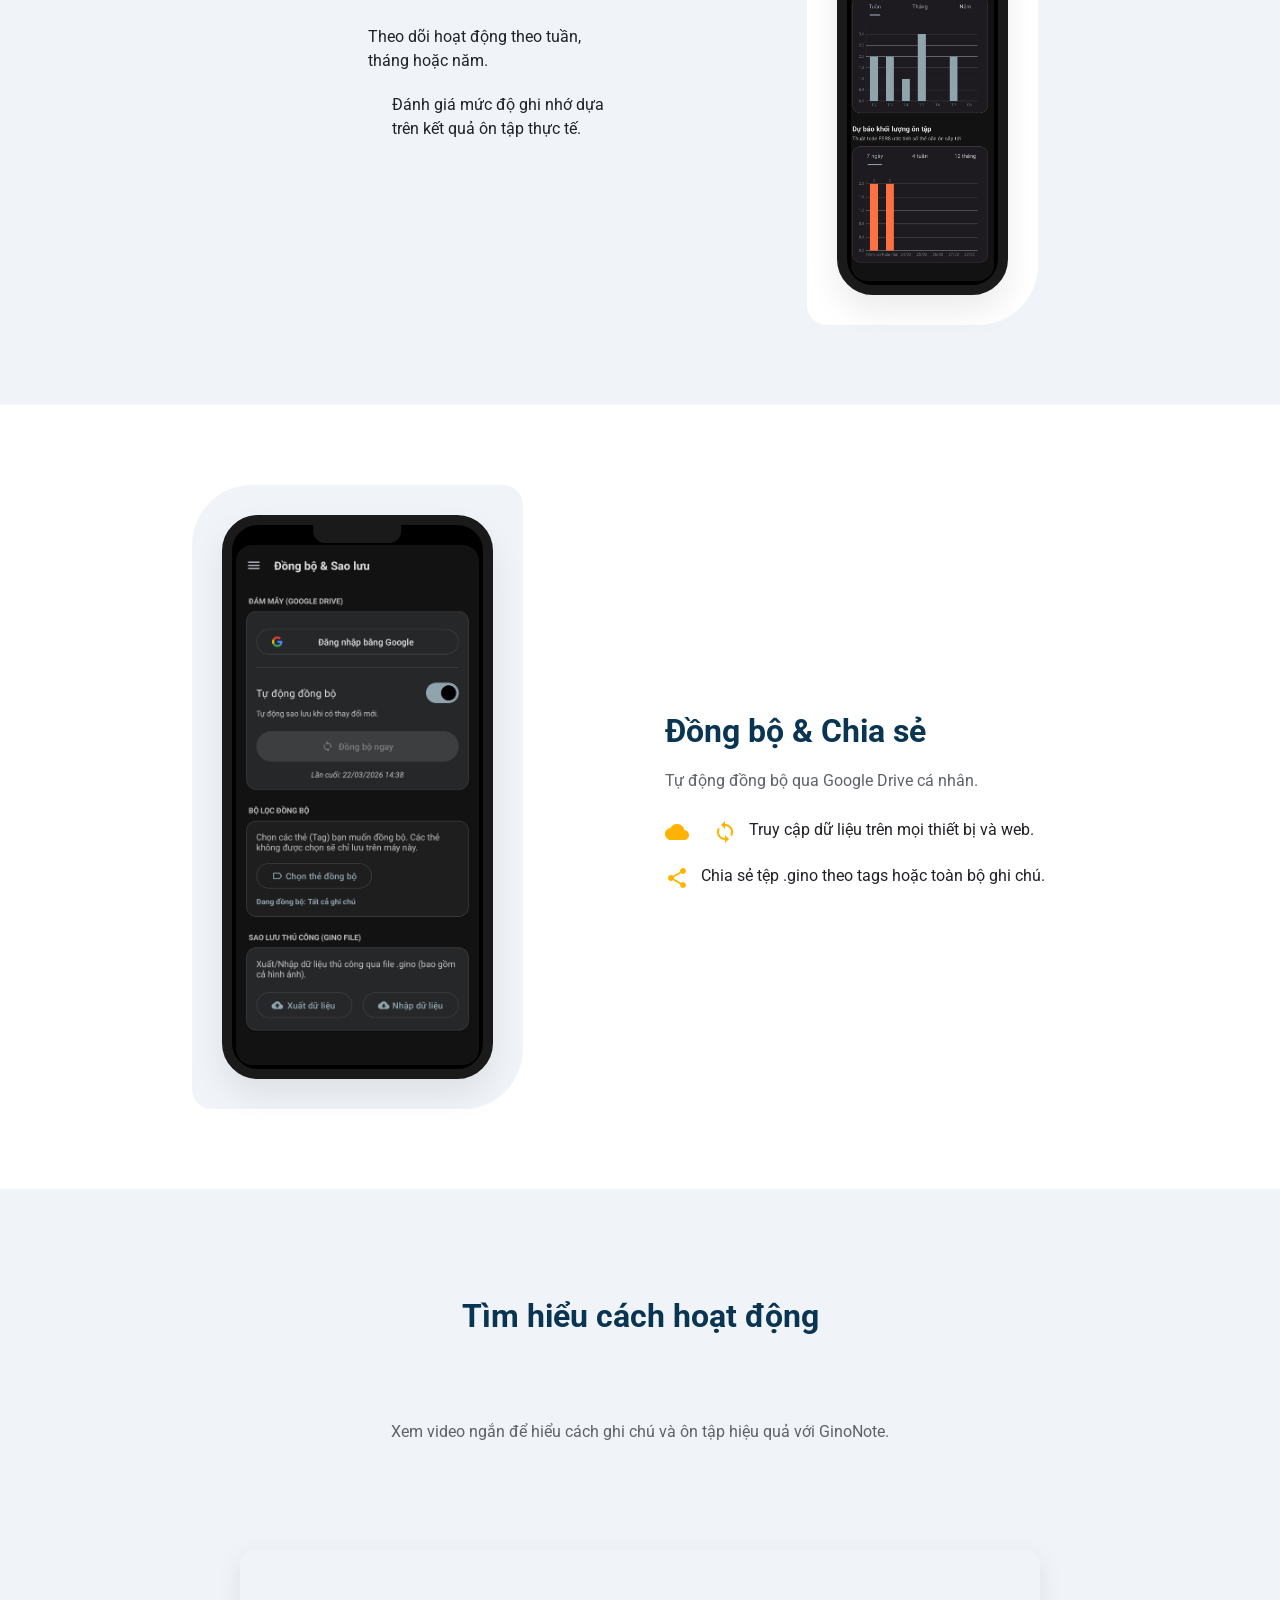
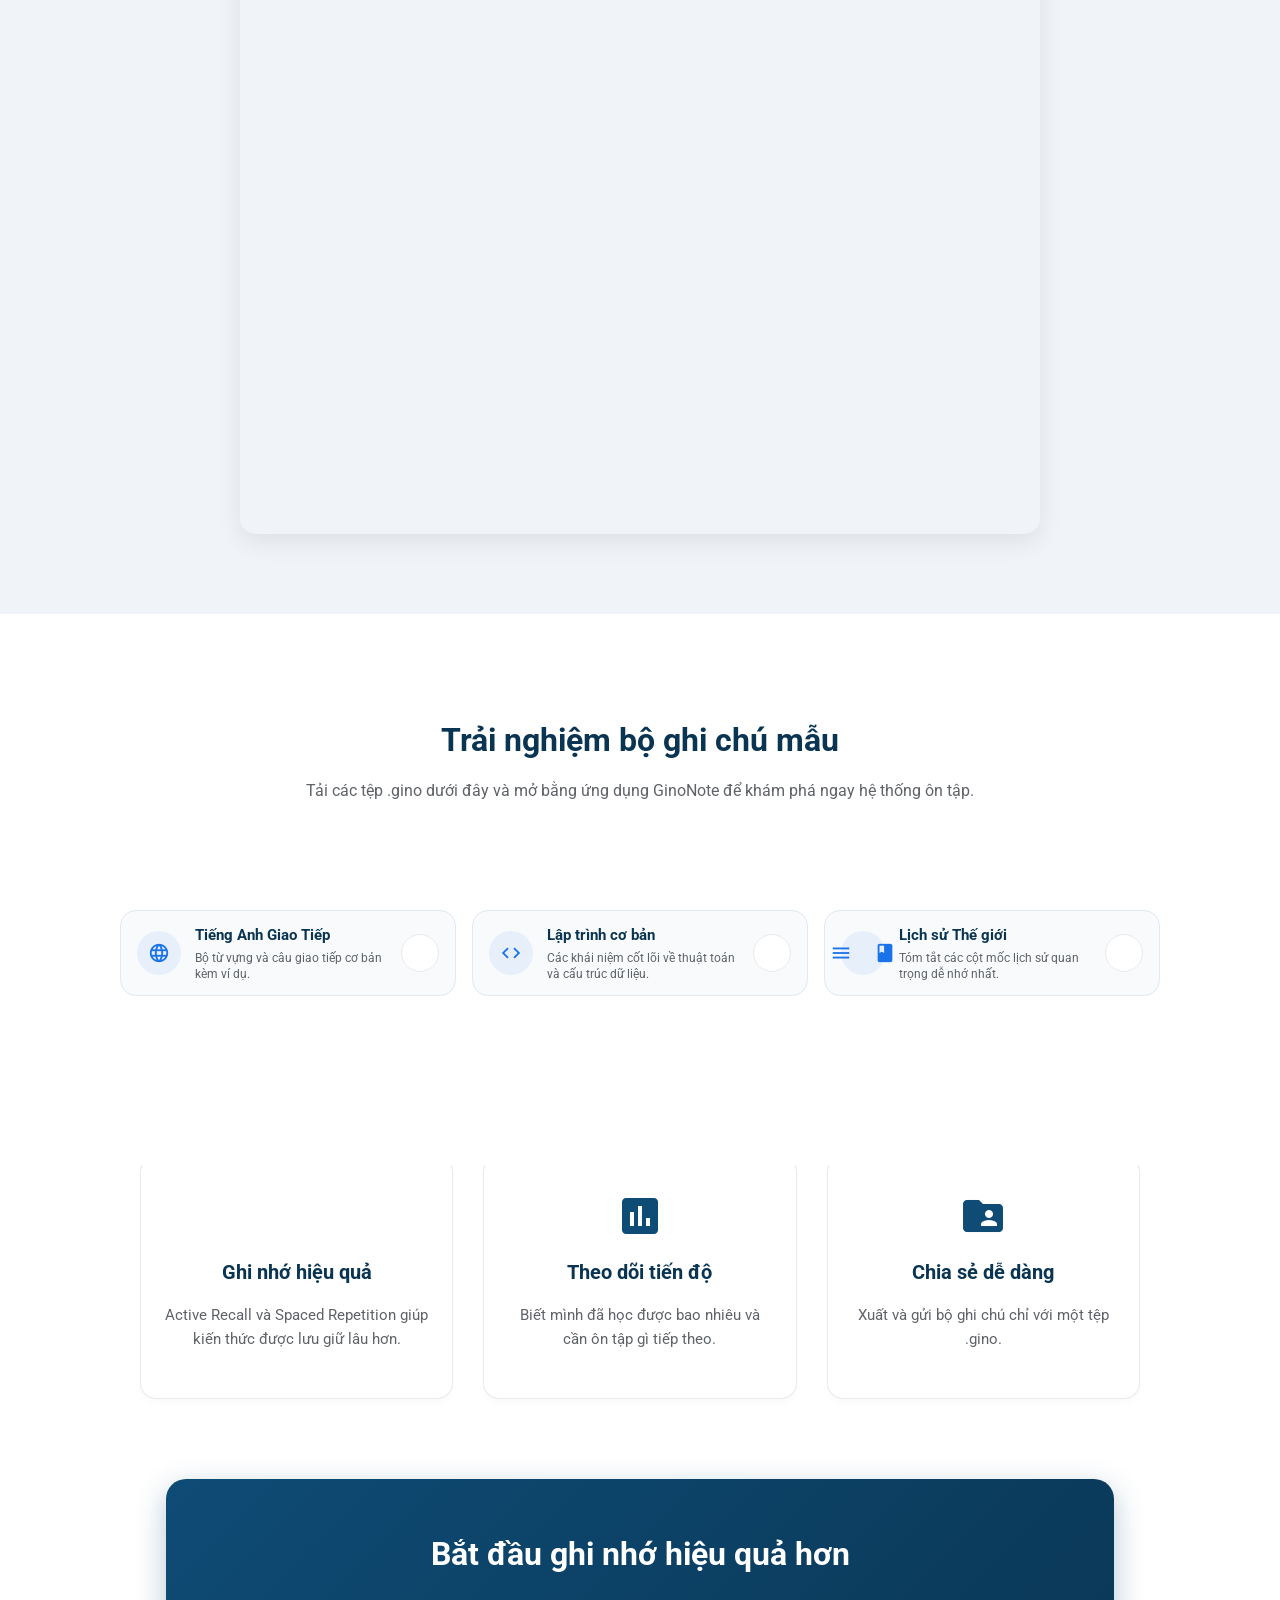
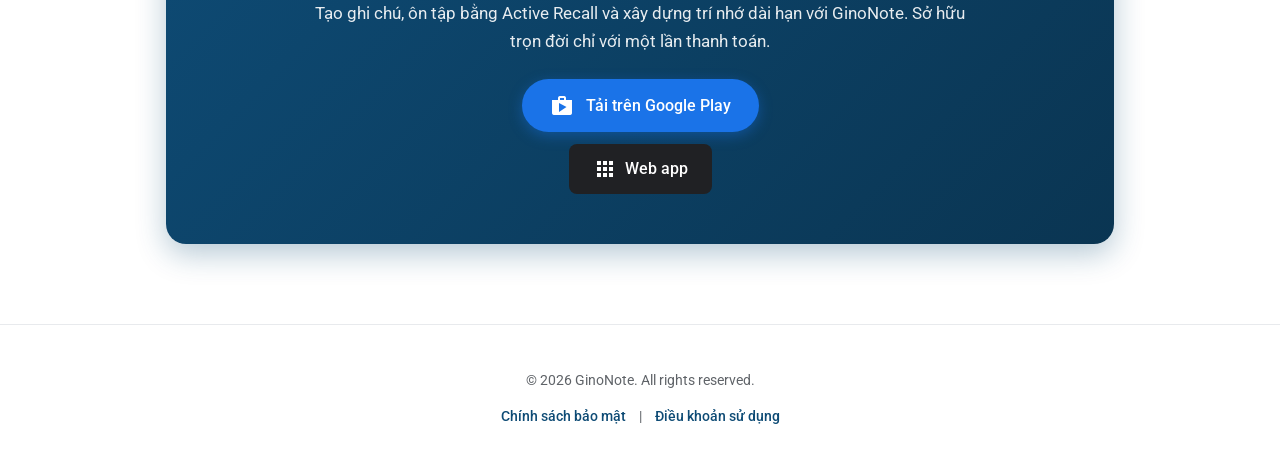
==== commit 08449405: "Update index.html" ====
--- a/ginonote/index.html
+++ b/ginonote/index.html
@@ -119,7 +119,7 @@
 </li>
 <li>
 <i class="material-icons accent-icon">thumbs_up_down</i>
-<span data-i18n="recall_diff">Tự động lên lịch ôn tập dựa trên mức độ ghi nhớ của bạn.</span>
+<span data-i18n="recall_diff">Gợi ý mức độ ghi nhớ dựa trên kết quả của bạn.</span>
 </li>
 </ul>
 </div>
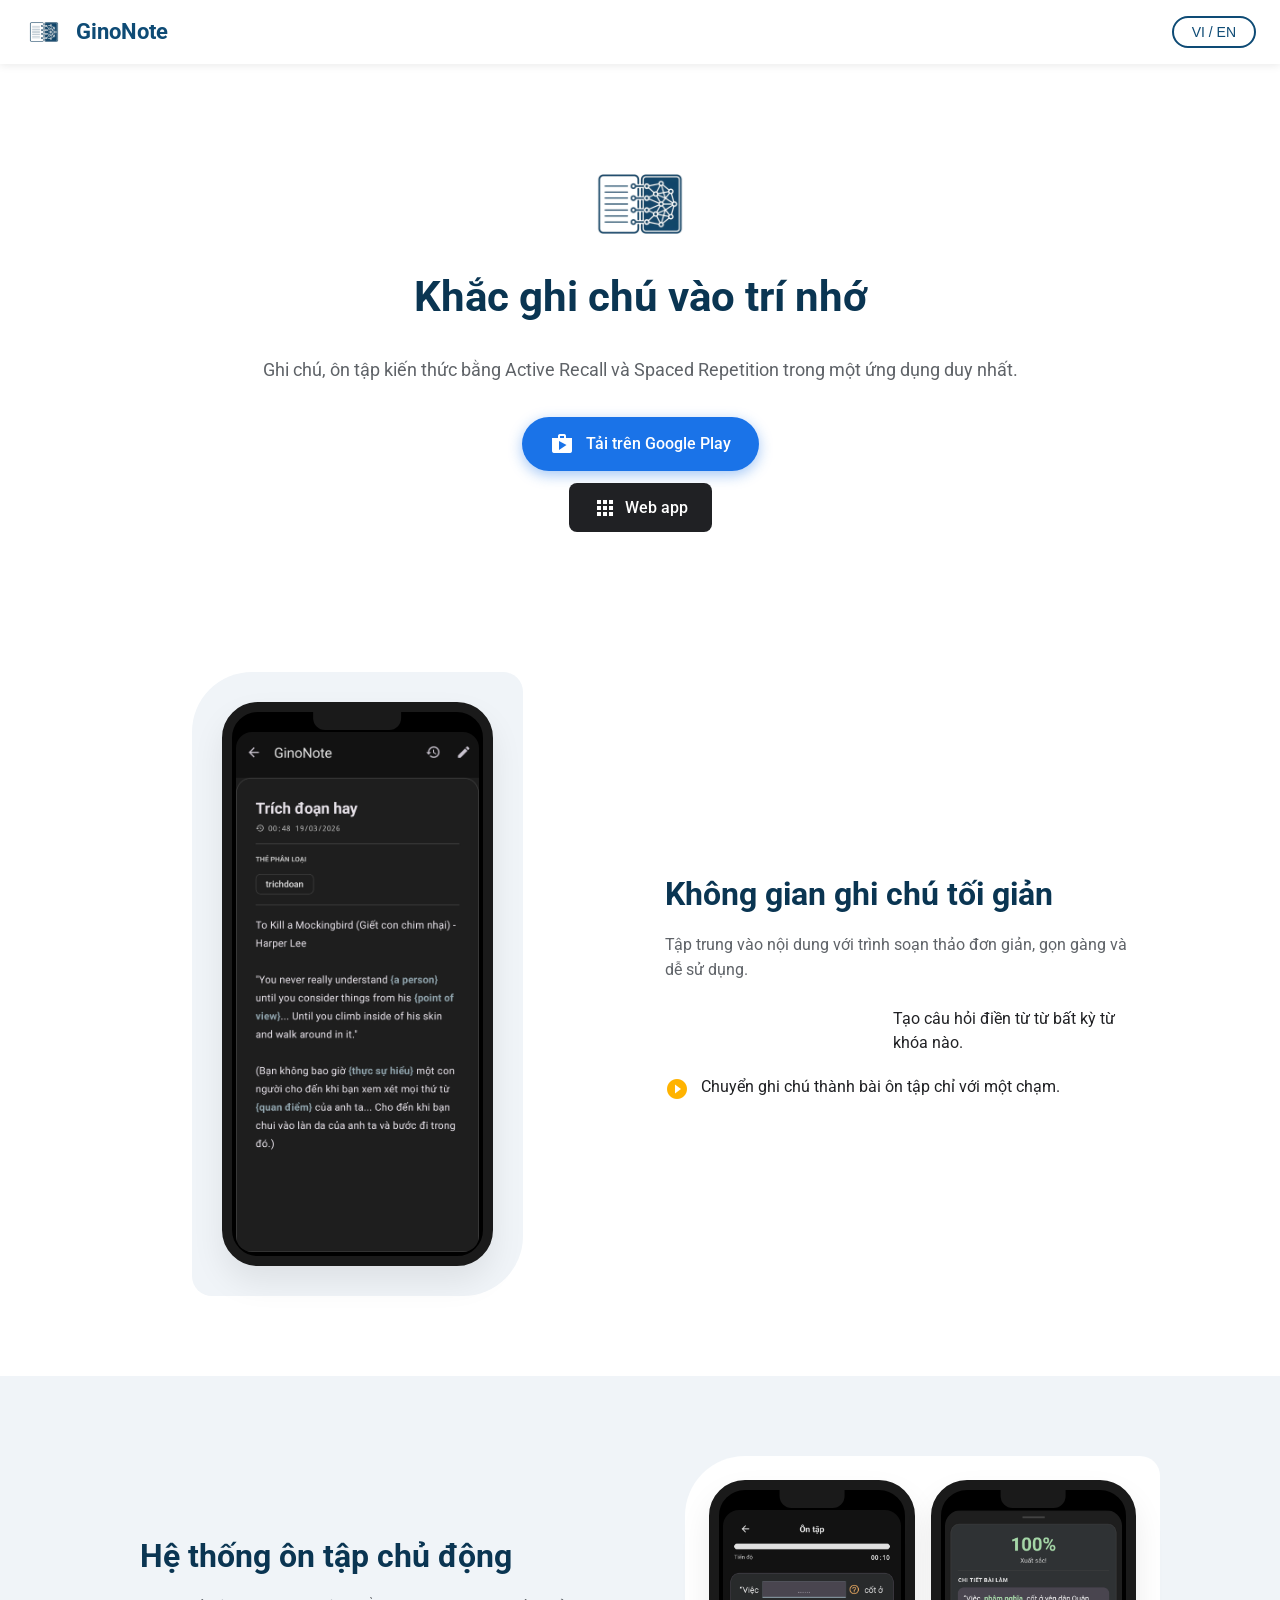
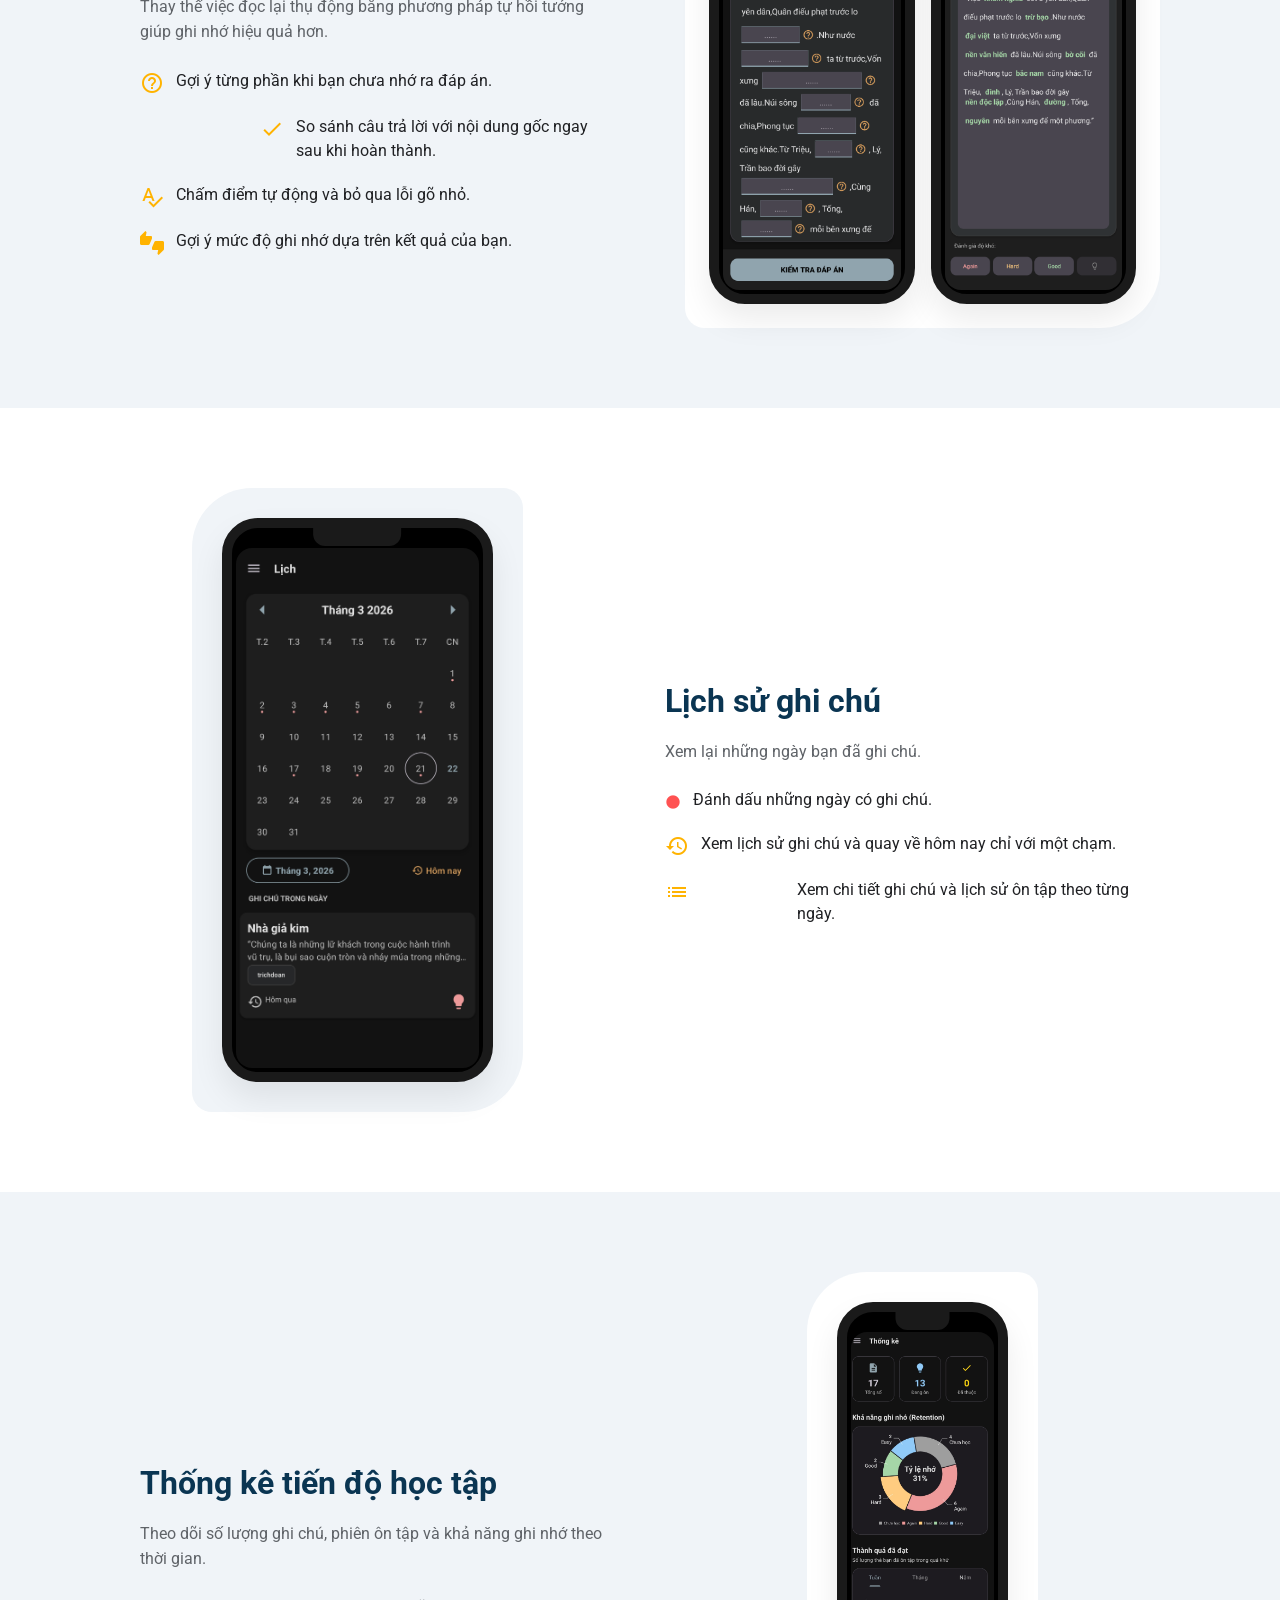
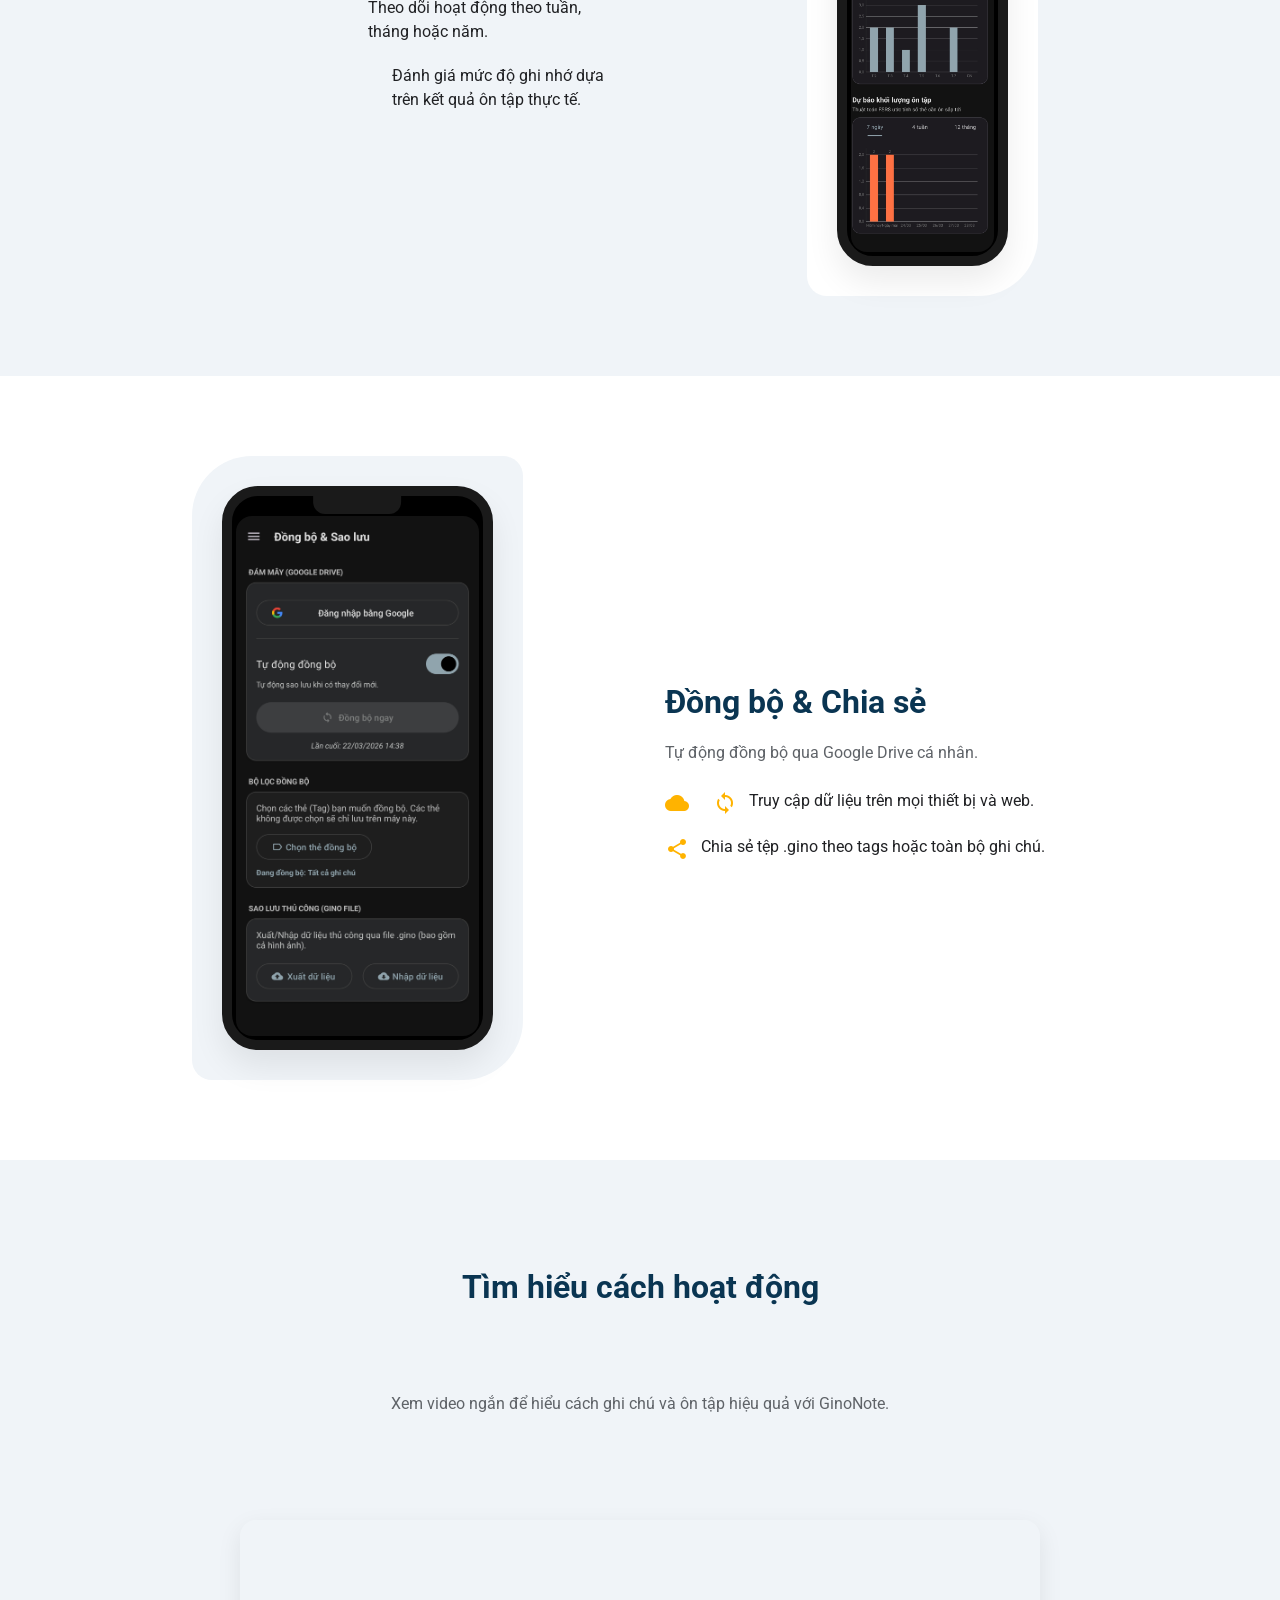
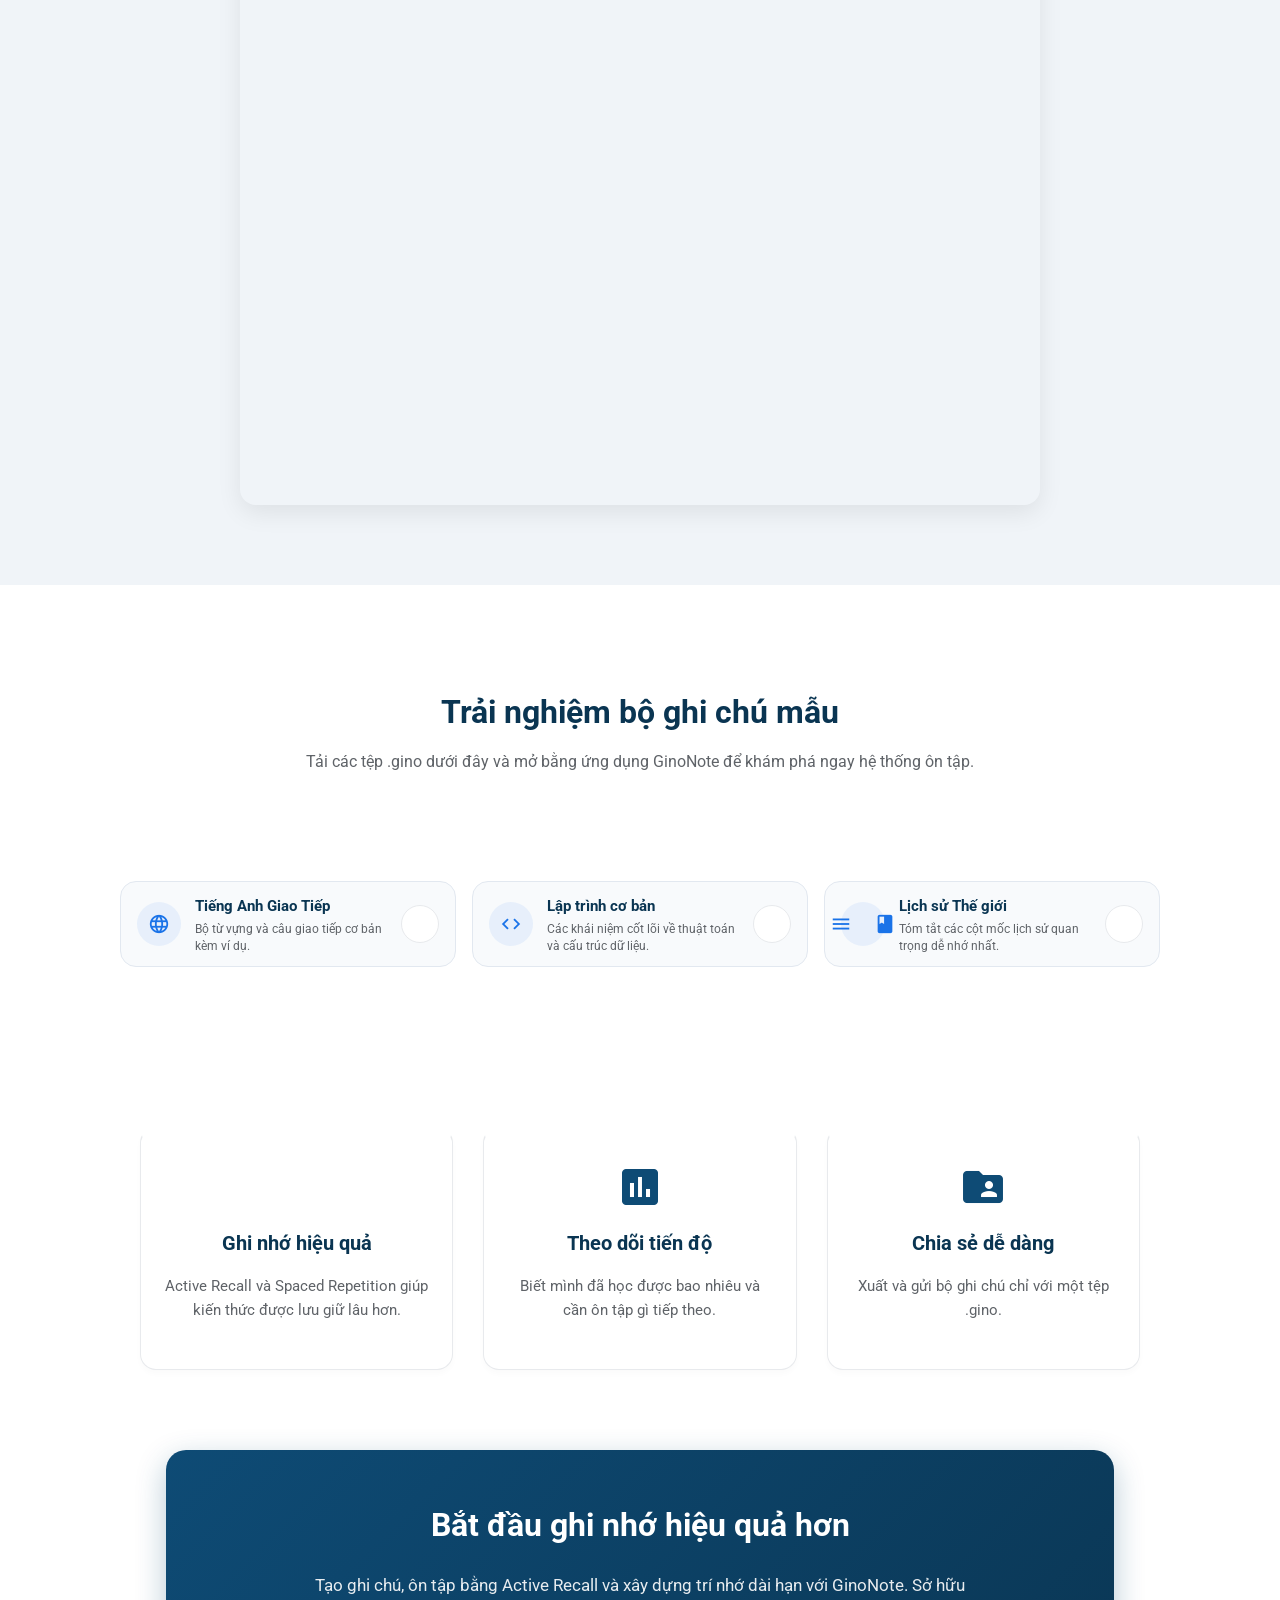
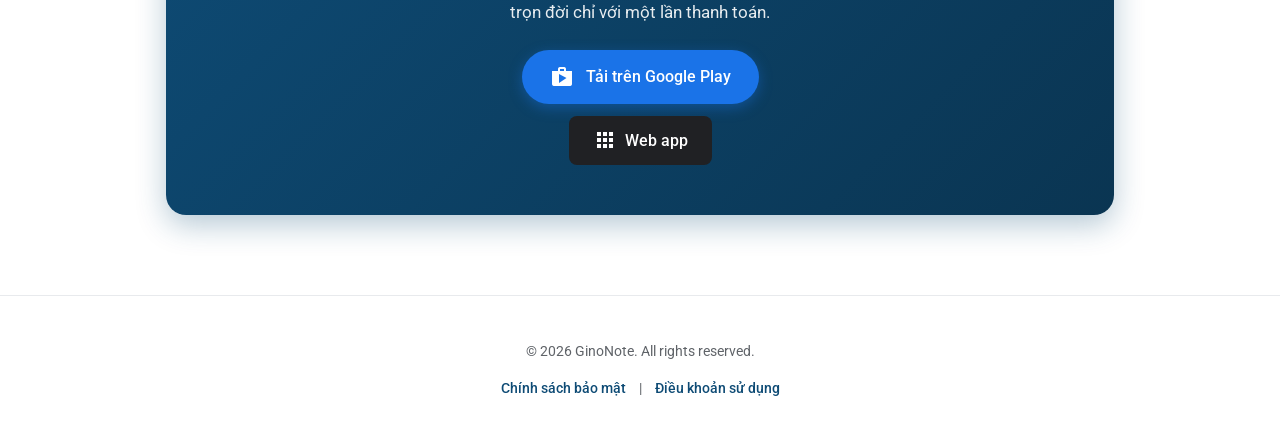
==== commit a78ffc06: "Update index.html" ====
--- a/ginonote/index.html
+++ b/ginonote/index.html
@@ -51,7 +51,7 @@
 <div class="hero-content">
 <img src="logo.png" alt="GinoNote" class="hero-logo">
 <h1 class="hero-slogan" data-i18n="slogan">Khắc ghi chú vào trí nhớ</h1>
-<p class="hero-subtitle" data-i18n="hero_desc">Ghi chú, ôn tập và ghi nhớ kiến thức bằng Active Recall và Spaced Repetition trong một ứng dụng duy nhất.</p>
+<p class="hero-subtitle" data-i18n="hero_desc">Ghi chú, ôn tập kiến thức bằng Active Recall và Spaced Repetition trong một ứng dụng duy nhất.</p>
 <a href="https://play.google.com/store/apps/details?id=com.lathedo.ginonote" class="playstore-btn" target="_blank">
 <i class="material-icons">shop</i>
 <span data-i18n="download">Tải trên Google Play</span>
